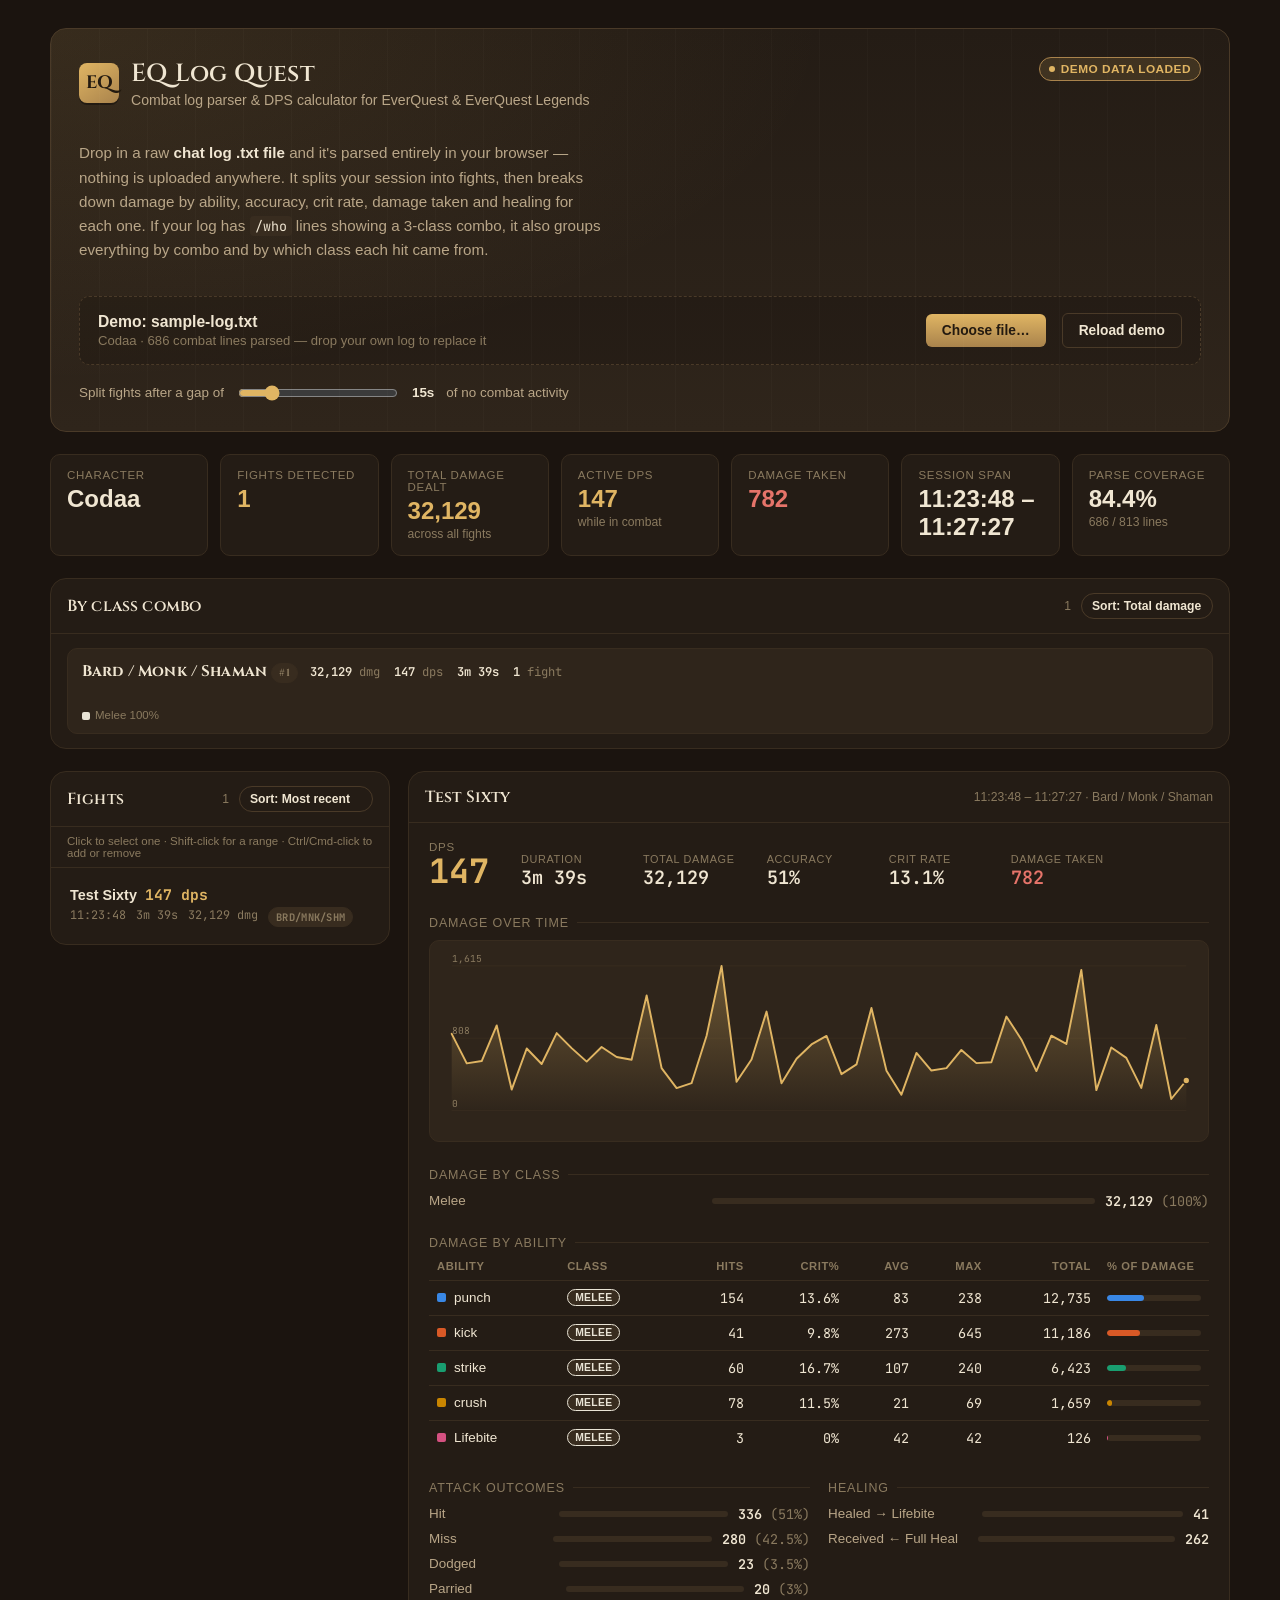
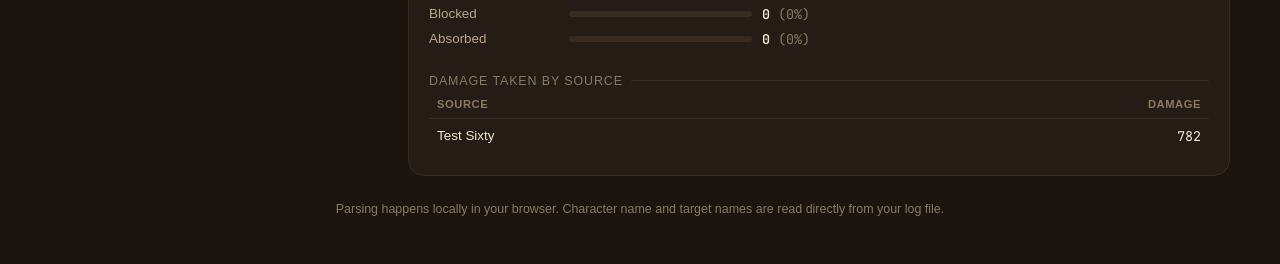
==== eq-log-quest/index.html @ 271beeed "Add files via upload" ====
<!doctype html><html><head><meta charset=utf8><meta name=viewport content="width=device-width,initial-scale=1,viewport-fit=cover"><style>:root{color-scheme:light;box-sizing:border-box;padding-top:env(safe-area-inset-top,0px);padding-bottom:env(safe-area-inset-bottom,0px)}html{scroll-padding-top:env(safe-area-inset-top,0px)}body{margin:0;padding:0;font:14px -apple-system,BlinkMacSystemFont,sans-serif;background:#fff;color:#000}img{max-width:100%}[hidden]:not([hidden=until-found i]){display:none!important}</style></head><body>
<title>EQ Log Quest</title>
<style>
  :root{
    --bg:#1b140f;
    --surface:#241c15;
    --surface-2:#2f251b;
    --surface-3:#382c1f;
    --border:#4a3a28;
    --border-soft:#382c1f;
    --ink:#f0e6d2;
    --ink-muted:#b9a688;
    --ink-faint:#8a7a5f;
    --gold:#e0b563;
    --gold-dim:#a9834c;
    --crimson:#e6746a;
    --jade:#5fbb96;
    --cat-1:#3987e5; --cat-2:#d95926; --cat-3:#199e70; --cat-4:#c98500;
    --cat-5:#d55181; --cat-6:#3fae3f; --cat-7:#9085e9; --cat-8:#e66767;
    --radius-s:6px; --radius-m:10px; --radius-l:16px;
    font-family:'Work Sans', system-ui, sans-serif;
  }
  *{box-sizing:border-box;}
  body{
    background:var(--bg);
    color:var(--ink);
    margin:0;
    padding-inline:20px;
    padding-block:28px 48px;
    min-height:100%;
  }
  h1,h2,h3{font-family:'Cinzel', Georgia, serif; font-weight:600; margin:0; text-wrap:balance;}
  .mono{font-family:'JetBrains Mono', ui-monospace, Menlo, Consolas, monospace; font-variant-numeric:tabular-nums;}
  .wrap{max-width:1180px; margin:0 auto;}

  /* ---------- Hero ---------- */
  .hero{
    display:flex; flex-direction:column; gap:18px;
    padding:28px; border:1px solid var(--border);
    border-radius:var(--radius-l);
    background:
      radial-gradient(120% 160% at 0% 0%, rgba(224,181,99,0.10), transparent 55%),
      linear-gradient(180deg, var(--surface), var(--surface-2));
    margin-bottom:22px;
    position:relative;
    overflow:hidden;
  }
  .hero::before{
    content:"";
    position:absolute; inset:0;
    background-image: repeating-linear-gradient(90deg, rgba(240,230,210,0.02) 0 1px, transparent 1px 48px);
    pointer-events:none;
  }
  .hero-top{display:flex; align-items:flex-start; justify-content:space-between; gap:16px; flex-wrap:wrap;}
  .brand{display:flex; align-items:center; gap:12px;}
  .brand-mark{
    width:40px; height:40px; border-radius:8px; flex:none;
    background:linear-gradient(145deg, var(--gold), var(--gold-dim));
    display:flex; align-items:center; justify-content:center;
    color:#231a10; font-family:'Cinzel',serif; font-weight:700; font-size:18px;
    box-shadow:0 2px 0 rgba(0,0,0,0.35);
  }
  .brand h1{font-size:1.55rem; letter-spacing:0.01em;}
  .brand p{margin:2px 0 0; color:var(--ink-muted); font-size:0.88rem;}
  .hero-desc{max-width:62ch; color:var(--ink-muted); font-size:0.95rem; line-height:1.6;}
  .hero-desc b{color:var(--ink); font-weight:600;}
  .hero-desc code{font-family:'JetBrains Mono',monospace; background:var(--surface-3); padding:1px 5px; border-radius:4px; font-size:0.88em; color:var(--ink);}

  .dropzone{
    display:flex; align-items:center; gap:16px; flex-wrap:wrap;
    padding:16px 18px; border:1.5px dashed var(--border);
    border-radius:var(--radius-m); background:rgba(0,0,0,0.15);
    transition:border-color .15s, background .15s;
  }
  .dropzone.drag{border-color:var(--gold); background:rgba(224,181,99,0.08);}
  .dropzone .dz-text{flex:1; min-width:200px;}
  .dropzone .dz-text strong{display:block; font-size:0.98rem; color:var(--ink);}
  .dropzone .dz-text span{display:block; font-size:0.82rem; color:var(--ink-faint); margin-top:2px;}
  .btn{
    appearance:none; border:1px solid var(--border); background:var(--surface-3);
    color:var(--ink); padding:9px 16px; border-radius:var(--radius-s);
    font:inherit; font-size:0.86rem; font-weight:600; cursor:pointer;
    display:inline-flex; align-items:center; gap:8px; white-space:nowrap;
  }
  .btn:hover{border-color:var(--gold-dim);}
  .btn:focus-visible{outline:2px solid var(--gold); outline-offset:2px;}
  .btn-gold{background:linear-gradient(180deg, var(--gold), var(--gold-dim)); color:#231a10; border:none;}
  .btn-gold:hover{filter:brightness(1.06);}
  .btn-ghost{background:transparent;}
  .btn-small{padding:5px 10px; font-size:0.76rem; border-radius:999px;}
  input[type=file]{display:none;}

  .gap-row{display:flex; align-items:center; gap:12px; flex-wrap:wrap; font-size:0.84rem; color:var(--ink-muted);}
  .gap-row input[type=range]{accent-color:var(--gold); width:160px;}
  .gap-row .val{color:var(--ink); font-weight:600;}

  .sample-badge{
    display:inline-flex; align-items:center; gap:6px;
    background:rgba(224,181,99,0.14); border:1px solid var(--gold-dim);
    color:var(--gold); font-size:0.74rem; font-weight:700; letter-spacing:0.04em;
    text-transform:uppercase; padding:4px 9px; border-radius:999px;
  }
  .sample-badge .dot{width:6px; height:6px; border-radius:50%; background:var(--gold);}

  /* ---------- Combo panel ---------- */
  .combo-panel{margin-bottom:22px;}
  .combo-grid{display:flex; flex-direction:column; gap:10px; padding:14px 16px;}
  .combo-card{
    border:1px solid var(--border-soft); border-radius:var(--radius-m);
    padding:12px 14px; cursor:pointer; background:var(--surface-2);
    display:flex; flex-direction:column; gap:8px; text-align:left; width:100%;
    font:inherit; color:inherit;
  }
  .combo-card:hover{border-color:var(--gold-dim);}
  .combo-card.active{border-color:var(--gold); background:var(--surface-3);}
  .combo-head{display:flex; justify-content:space-between; align-items:baseline; gap:12px; flex-wrap:wrap;}
  .combo-name{font-weight:700; font-size:0.95rem; letter-spacing:0.01em; font-family:'Cinzel',serif;}
  .combo-stats{display:flex; gap:14px; font-size:0.76rem; color:var(--ink-faint); font-family:'JetBrains Mono',monospace; flex-wrap:wrap;}
  .combo-stats b{color:var(--ink); font-weight:600;}
  .stack-bar{display:flex; height:10px; border-radius:99px; overflow:hidden; background:var(--surface-3);}
  .stack-seg{height:100%;}
  .combo-legend{display:flex; flex-wrap:wrap; gap:8px 14px; font-size:0.72rem; color:var(--ink-faint);}
  .combo-legend span.sw{display:inline-block; width:8px; height:8px; border-radius:2px; margin-right:5px; vertical-align:middle;}
  .combo-chip{
    display:inline-flex; align-items:center; font-size:0.65rem; font-weight:700; letter-spacing:0.03em;
    color:var(--ink-faint); background:var(--surface-3); border:1px solid var(--border-soft);
    padding:2px 7px; border-radius:99px; text-transform:uppercase; white-space:nowrap;
  }
  .stack-seg.off-combo{
    background-image:repeating-linear-gradient(135deg, rgba(0,0,0,0.35) 0 3px, transparent 3px 6px);
  }
  .off-combo-flag{
    font-size:0.62rem; font-weight:700; letter-spacing:0.03em; text-transform:uppercase;
    color:var(--crimson); border:1px solid var(--crimson); border-radius:99px;
    padding:1px 6px; margin-left:6px; vertical-align:middle; cursor:help;
  }
  .off-combo-note{
    font-size:0.78rem; color:var(--ink-faint); margin-top:8px; padding:8px 10px;
    background:var(--surface-2); border:1px solid var(--border-soft); border-radius:var(--radius-s);
  }
  .off-combo-note code{color:var(--ink-muted);}

  /* ---------- Summary tiles ---------- */
  .tiles{
    display:grid; grid-template-columns:repeat(auto-fit, minmax(140px,1fr));
    gap:12px; margin-bottom:22px;
  }
  .tile{
    background:var(--surface); border:1px solid var(--border-soft);
    border-radius:var(--radius-m); padding:14px 16px;
  }
  .tile .tl-label{font-size:0.72rem; text-transform:uppercase; letter-spacing:0.06em; color:var(--ink-faint);}
  .tile .tl-value{font-size:1.5rem; font-weight:700; margin-top:4px; color:var(--ink);}
  .tile .tl-value.gold{color:var(--gold);}
  .tile .tl-value.crimson{color:var(--crimson);}
  .tile .tl-value.jade{color:var(--jade);}
  .tile .tl-sub{font-size:0.76rem; color:var(--ink-faint); margin-top:2px;}

  /* ---------- Workspace ---------- */
  .workspace{display:grid; grid-template-columns:340px 1fr; gap:18px; align-items:start;}
  @media (max-width:820px){ .workspace{grid-template-columns:1fr;} }

  .panel{
    background:var(--surface); border:1px solid var(--border-soft);
    border-radius:var(--radius-l); overflow:hidden;
  }
  .panel-head{
    padding:14px 16px; border-bottom:1px solid var(--border-soft);
    display:flex; align-items:center; justify-content:space-between; gap:10px;
    flex-wrap:wrap; row-gap:8px;
  }
  .panel-head h2{font-size:1rem; letter-spacing:0.01em;}
  .panel-head .count{font-size:0.76rem; color:var(--ink-faint);}
  .panel-actions{display:flex; align-items:center; gap:10px; flex-wrap:wrap;}

  .list-hint{margin:0; padding:8px 16px; font-size:0.72rem; color:var(--ink-faint); border-bottom:1px solid var(--border-soft);}
  .fight-list{list-style:none; margin:0; padding:6px; max-height:640px; overflow-y:auto;}
  .fight-row{
    display:flex; flex-direction:column; gap:3px;
    width:100%; text-align:left; background:transparent; border:1px solid transparent;
    border-radius:var(--radius-s); padding:10px 12px; cursor:pointer; color:inherit; font:inherit;
  }
  .fight-row:hover{background:var(--surface-2);}
  .fight-row.active{background:var(--surface-3); border-color:var(--gold-dim);}
  .fr-top{display:flex; justify-content:space-between; align-items:baseline; gap:8px;}
  .fr-target{font-weight:600; font-size:0.9rem;}
  .fr-dps{font-family:'JetBrains Mono',monospace; font-weight:700; color:var(--gold); font-size:0.92rem;}
  .fr-meta{display:flex; gap:10px; font-size:0.74rem; color:var(--ink-faint); font-family:'JetBrains Mono',monospace;}

  .detail-body{padding:18px 20px 22px;}
  .dt-head{display:flex; flex-wrap:wrap; align-items:flex-end; gap:20px 32px; margin-bottom:18px;}
  .dt-headline .hl-label{font-size:0.72rem; text-transform:uppercase; letter-spacing:0.07em; color:var(--ink-faint);}
  .dt-headline .hl-value{font-family:'JetBrains Mono',monospace; font-size:2.1rem; font-weight:700; color:var(--gold); line-height:1.1;}
  .dt-stat{min-width:90px;}
  .dt-stat .hl-label{font-size:0.68rem; text-transform:uppercase; letter-spacing:0.06em; color:var(--ink-faint);}
  .dt-stat .hl-value{font-family:'JetBrains Mono',monospace; font-size:1.15rem; font-weight:600; color:var(--ink);}

  .section-title{
    font-size:0.78rem; text-transform:uppercase; letter-spacing:0.07em; color:var(--ink-faint);
    margin:26px 0 10px; display:flex; align-items:center; gap:8px;
  }
  .section-title::after{content:""; flex:1; height:1px; background:var(--border-soft);}

  /* chart */
  .chart-wrap{position:relative; background:var(--surface-2); border:1px solid var(--border-soft); border-radius:var(--radius-m); padding:12px 14px 8px;}
  svg.chart{width:100%; height:180px; display:block; overflow:visible;}
  .chart-tip{
    position:absolute; pointer-events:none; background:var(--surface-3); border:1px solid var(--border);
    border-radius:6px; padding:6px 9px; font-size:0.76rem; font-family:'JetBrains Mono',monospace;
    transform:translate(-50%,-115%); white-space:nowrap; box-shadow:0 4px 12px rgba(0,0,0,0.4);
  }

  /* ability table */
  table.abl{width:100%; min-width:620px; border-collapse:collapse; font-size:0.84rem;}
  table.abl th{
    text-align:left; font-size:0.7rem; text-transform:uppercase; letter-spacing:0.05em;
    color:var(--ink-faint); font-weight:600; padding:0 8px 8px; border-bottom:1px solid var(--border-soft);
  }
  table.abl td{padding:8px 8px; border-bottom:1px solid var(--border-soft); vertical-align:middle;}
  table.abl tr:last-child td{border-bottom:none;}
  table.abl td.num{font-family:'JetBrains Mono',monospace; text-align:right; font-variant-numeric:tabular-nums;}
  .abl-name{display:flex; align-items:center; gap:8px;}
  .swatch{width:9px; height:9px; border-radius:2px; flex:none;}
  .bar-cell{width:110px;}
  .bar-track{height:6px; background:var(--surface-3); border-radius:99px; overflow:hidden;}
  .bar-fill{height:100%; border-radius:99px;}
  .overflow-x{overflow-x:auto;}

  .twocol{display:grid; grid-template-columns:1fr 1fr; gap:18px;}
  @media (max-width:640px){ .twocol{grid-template-columns:1fr;} }

  .mini-list{list-style:none; margin:0; padding:0; display:flex; flex-direction:column; gap:7px;}
  .mini-row{display:flex; align-items:center; gap:10px; font-size:0.84rem;}
  .mini-row .mini-name{flex:1; color:var(--ink-muted); min-width:0; white-space:nowrap; overflow:hidden; text-overflow:ellipsis;}
  .mini-row .mini-val{font-family:'JetBrains Mono',monospace; font-weight:600;}
  .mini-track{flex:1.4; height:6px; background:var(--surface-3); border-radius:99px; overflow:hidden;}
  .mini-fill{height:100%; border-radius:99px;}

  .empty-note{color:var(--ink-faint); font-size:0.86rem; padding:20px; text-align:center;}

  footer.foot{margin-top:26px; text-align:center; color:var(--ink-faint); font-size:0.78rem;}
  footer.foot a{color:var(--ink-muted);}

  [hidden]{display:none !important;}

  @media (max-width:480px){
    .dt-headline .hl-value{font-size:1.7rem;}
    .hero{padding:20px;}
    .panel-head{padding:12px;}
    .panel-head h2{font-size:0.92rem;}
    .panel-actions{gap:6px;}
    .panel-actions select, .panel-actions .btn-small{font-size:0.68rem; padding:4px 7px;}
    .btn{padding:8px 12px; font-size:0.82rem;}
    .dz-text strong{font-size:0.9rem;}
  }
</style>

<link rel="preconnect" href="https://fonts.googleapis.com">
<link rel="stylesheet" href="https://fonts.googleapis.com/css2?family=Cinzel:wght@500;600;700&family=Work+Sans:wght@400;500;600;700&family=JetBrains+Mono:wght@400;500;600;700&display=swap">

<div class="wrap">

  <div class="hero">
    <div class="hero-top">
      <div class="brand">
        <div class="brand-mark">EQ</div>
        <div>
          <h1>EQ Log Quest</h1>
          <p>Combat log parser &amp; DPS calculator for EverQuest &amp; EverQuest&nbsp;Legends</p>
        </div>
      </div>
      <span class="sample-badge" id="sampleBadge"><span class="dot"></span>Demo data loaded</span>
    </div>
    <p class="hero-desc">Drop in a raw <b>chat log .txt file</b> and it's parsed entirely in your browser &mdash; nothing is uploaded anywhere. It splits your session into fights, then breaks down damage by ability, accuracy, crit rate, damage taken and healing for each one. If your log has <code>/who</code> lines showing a 3-class combo, it also groups everything by combo and by which class each hit came from.</p>

    <div class="dropzone" id="dropzone">
      <div class="dz-text">
        <strong id="dzTitle">Drop a log file here, or choose one</strong>
        <span id="dzSub">.txt log files exported from EverQuest / EverQuest Legends</span>
      </div>
      <button class="btn btn-gold" id="chooseBtn" type="button">Choose file&hellip;</button>
      <button class="btn btn-ghost" id="sampleBtn" type="button">Reload demo</button>
      <input type="file" id="fileInput" accept=".txt,.log,text/plain">
    </div>

    <div class="gap-row">
      <label for="gapSlider">Split fights after a gap of</label>
      <input type="range" id="gapSlider" min="5" max="60" step="1" value="15">
      <span class="val" id="gapVal">15s</span>
      <span>of no combat activity</span>
    </div>
  </div>

  <div class="tiles" id="tiles" hidden></div>

  <div class="panel combo-panel" id="comboPanel" hidden>
    <div class="panel-head">
      <h2>By class combo</h2>
      <span class="panel-actions">
        <span class="count" id="comboCount"></span>
        <select class="btn btn-ghost btn-small" id="comboSortSel">
          <option value="total">Sort: Total damage</option>
          <option value="fights">Sort: Fight count</option>
          <option value="dps">Sort: DPS</option>
          <option value="recent">Sort: Most recent</option>
        </select>
        <button class="btn btn-ghost btn-small" id="comboToggle" type="button" hidden></button>
      </span>
    </div>
    <div class="combo-grid" id="comboList"></div>
  </div>

  <div class="workspace" id="workspace" hidden>
    <div class="panel">
      <div class="panel-head">
        <h2>Fights</h2>
        <span class="panel-actions">
          <span class="count" id="fightCount">0</span>
          <select class="btn btn-ghost btn-small" id="fightSortSel">
            <option value="recent">Sort: Most recent</option>
            <option value="damage">Sort: Damage done</option>
            <option value="dps">Sort: DPS</option>
            <option value="duration">Sort: Duration</option>
          </select>
          <select class="btn btn-ghost btn-small" id="zoneFilterSel" hidden></select>
          <button class="btn btn-ghost btn-small" id="fightClearSel" type="button" hidden>All fights</button>
          <button class="btn btn-ghost btn-small" id="fightToggle" type="button" hidden></button>
        </span>
      </div>
      <p class="list-hint">Click to select one · Shift-click for a range · Ctrl/Cmd-click to add or remove</p>
      <ul class="fight-list" id="fightList"></ul>
    </div>

    <div class="panel">
      <div class="panel-head">
        <h2 id="detailTitle">Fight detail</h2>
        <span class="count" id="detailMeta"></span>
      </div>
      <div class="detail-body" id="detailBody">
        <p class="empty-note">Select a fight from the list to see its breakdown.</p>
      </div>
    </div>
  </div>

  <footer class="foot">Parsing happens locally in your browser. Character name and target names are read directly from your log file.</footer>
</div>

<script>
const SAMPLE_LOG = "[Mon Sep 21 11:23:46 2026] Players in EverQuest Legends:\n[Mon Sep 21 11:23:46 2026] ---------------------------\n[Mon Sep 21 11:23:46 2026] [50 MNK/BRD/SHM] Codaa (Kerran) <Refugees of Marr> ZONE: The Arena (arena)  \n[Mon Sep 21 11:23:46 2026] There is 1 player in EverQuest Legends.\n[Mon Sep 21 11:23:48 2026] Auto attack is on.\n[Mon Sep 21 11:23:48 2026] You try to kick Test Sixty, but miss!\n[Mon Sep 21 11:23:48 2026] You kick Test Sixty for 340 points of damage. (Critical)\n[Mon Sep 21 11:23:48 2026] You strike Test Sixty for 120 points of damage.\n[Mon Sep 21 11:23:48 2026] You try to strike Test Sixty, but Test Sixty parries!\n[Mon Sep 21 11:23:48 2026] You crush Test Sixty for 14 points of damage.\n[Mon Sep 21 11:23:48 2026] You try to punch Test Sixty, but miss!\n[Mon Sep 21 11:23:49 2026] You feel provoked.\n[Mon Sep 21 11:23:49 2026] You feel an aura of elemental protection surrounding you.\n[Mon Sep 21 11:23:49 2026] You feel an aura of mystic protection surrounding you.\n[Mon Sep 21 11:23:50 2026] You punch Test Sixty for 76 points of damage.\n[Mon Sep 21 11:23:50 2026] You try to crush Test Sixty, but miss!\n[Mon Sep 21 11:23:51 2026] You punch Test Sixty for 70 points of damage.\n[Mon Sep 21 11:23:51 2026] You punch Test Sixty for 136 points of damage.\n[Mon Sep 21 11:23:51 2026] Test Sixty tries to punch YOU, but misses! (Riposte)\n[Mon Sep 21 11:23:51 2026] You try to crush Test Sixty, but miss!\n[Mon Sep 21 11:23:51 2026] Bombargo tells general1:1, 'save token for your last class in sky'\n[Mon Sep 21 11:23:52 2026] You strike Test Sixty for 72 points of damage. (Critical)\n[Mon Sep 21 11:23:52 2026] You try to strike Test Sixty, but miss!\n[Mon Sep 21 11:23:52 2026] You try to punch Test Sixty, but miss!\n[Mon Sep 21 11:23:52 2026] You try to crush Test Sixty, but miss!\n[Mon Sep 21 11:23:52 2026] You crush Test Sixty for 28 points of damage.\n[Mon Sep 21 11:23:53 2026] You punch Test Sixty for 93 points of damage.\n[Mon Sep 21 11:23:53 2026] You try to kick Test Sixty, but miss!\n[Mon Sep 21 11:23:54 2026] You try to crush Test Sixty, but miss!\n[Mon Sep 21 11:23:54 2026] You try to punch Test Sixty, but miss!\n[Mon Sep 21 11:23:54 2026] You punch Test Sixty for 138 points of damage.\n[Mon Sep 21 11:23:55 2026] You feel provoked.\n[Mon Sep 21 11:23:55 2026] You feel an aura of elemental protection surrounding you.\n[Mon Sep 21 11:23:55 2026] You feel an aura of mystic protection surrounding you.\n[Mon Sep 21 11:23:55 2026] You crush Test Sixty for 38 points of damage.\n[Mon Sep 21 11:23:55 2026] You strike Test Sixty for 85 points of damage.\n[Mon Sep 21 11:23:56 2026] You punch Test Sixty for 14 points of damage.\n[Mon Sep 21 11:23:56 2026] You punch Test Sixty for 114 points of damage.\n[Mon Sep 21 11:23:56 2026] You crush Test Sixty for 44 points of damage. (Critical)\n[Mon Sep 21 11:23:57 2026] You try to punch Test Sixty, but miss!\n[Mon Sep 21 11:23:57 2026] You try to punch Test Sixty, but miss!\n[Mon Sep 21 11:23:57 2026] Devrious tells general1:1, 'you get both'\n[Mon Sep 21 11:23:58 2026] You try to crush Test Sixty, but miss!\n[Mon Sep 21 11:23:58 2026] You try to crush Test Sixty, but miss!\n[Mon Sep 21 11:23:58 2026] You try to punch Test Sixty, but Test Sixty dodges!\n[Mon Sep 21 11:23:58 2026] You try to kick Test Sixty, but Test Sixty parries!\n[Mon Sep 21 11:23:58 2026] You kick Test Sixty for 305 points of damage.\n[Mon Sep 21 11:23:59 2026] You try to strike Test Sixty, but miss!\n[Mon Sep 21 11:23:59 2026] You try to strike Test Sixty, but miss!\n[Mon Sep 21 11:23:59 2026] You punch Test Sixty for 167 points of damage. (Critical)\n[Mon Sep 21 11:23:59 2026] You try to crush Test Sixty, but miss!\n[Mon Sep 21 11:23:59 2026] Aerux tells general1:1, 'there is no choice'\n[Mon Sep 21 11:24:00 2026] You punch Test Sixty for 21 points of damage.\n[Mon Sep 21 11:24:00 2026] You try to punch Test Sixty, but miss!\n[Mon Sep 21 11:24:01 2026] You crush Test Sixty for 1 point of damage.\n[Mon Sep 21 11:24:01 2026] You crush Test Sixty for 13 points of damage.\n[Mon Sep 21 11:24:01 2026] You feel provoked.\n[Mon Sep 21 11:24:01 2026] You feel an aura of elemental protection surrounding you.\n[Mon Sep 21 11:24:01 2026] You feel an aura of mystic protection surrounding you.\n[Mon Sep 21 11:24:01 2026] You try to punch Test Sixty, but miss!\n[Mon Sep 21 11:24:01 2026] You punch Test Sixty for 21 points of damage.\n[Mon Sep 21 11:24:01 2026] You punch Test Sixty for 24 points of damage.\n[Mon Sep 21 11:24:02 2026] You try to crush Test Sixty, but miss!\n[Mon Sep 21 11:24:03 2026] You strike Test Sixty for 95 points of damage.\n[Mon Sep 21 11:24:03 2026] You punch Test Sixty for 130 points of damage. (Critical)\n[Mon Sep 21 11:24:03 2026] You kick Test Sixty for 205 points of damage.\n[Mon Sep 21 11:24:03 2026] You kick Test Sixty for 295 points of damage.\n[Mon Sep 21 11:24:03 2026] You try to crush Test Sixty, but miss!\n[Mon Sep 21 11:24:03 2026] You try to crush Test Sixty, but miss!\n[Mon Sep 21 11:24:04 2026] You punch Test Sixty for 56 points of damage.\n[Mon Sep 21 11:24:04 2026] You punch Test Sixty for 71 points of damage.\n[Mon Sep 21 11:24:05 2026] You try to crush Test Sixty, but miss!\n[Mon Sep 21 11:24:05 2026] You crush Test Sixty for 22 points of damage.\n[Mon Sep 21 11:24:05 2026] You try to punch Test Sixty, but miss!\n[Mon Sep 21 11:24:05 2026] You punch Test Sixty for 76 points of damage.\n[Mon Sep 21 11:24:06 2026] Test Sixty tries to punch YOU, but misses! (Riposte)\n[Mon Sep 21 11:24:06 2026] You try to crush Test Sixty, but miss!\n[Mon Sep 21 11:24:06 2026] You try to punch Test Sixty, but miss!\n[Mon Sep 21 11:24:06 2026] You punch Test Sixty for 81 points of damage.\n[Mon Sep 21 11:24:06 2026] You strike Test Sixty for 125 points of damage.\n[Mon Sep 21 11:24:07 2026] You feel provoked.\n[Mon Sep 21 11:24:07 2026] You feel an aura of elemental protection surrounding you.\n[Mon Sep 21 11:24:07 2026] You feel an aura of mystic protection surrounding you.\n[Mon Sep 21 11:24:07 2026] You try to crush Test Sixty, but Test Sixty parries!\n[Mon Sep 21 11:24:07 2026] You try to crush Test Sixty, but miss!\n[Mon Sep 21 11:24:07 2026] You try to punch Test Sixty, but miss!\n[Mon Sep 21 11:24:07 2026] You try to punch Test Sixty, but miss!\n[Mon Sep 21 11:24:08 2026] You try to kick Test Sixty, but miss!\n[Mon Sep 21 11:24:09 2026] You try to punch Test Sixty, but miss!\n[Mon Sep 21 11:24:09 2026] You crush Test Sixty for 28 points of damage.\n[Mon Sep 21 11:24:09 2026] You try to crush Test Sixty, but miss!\n[Mon Sep 21 11:24:10 2026] You try to punch Test Sixty, but miss!\n[Mon Sep 21 11:24:10 2026] You try to punch Test Sixty, but miss!\n[Mon Sep 21 11:24:10 2026] You strike Test Sixty for 85 points of damage.\n[Mon Sep 21 11:24:10 2026] You try to strike Test Sixty, but Test Sixty dodges!\n[Mon Sep 21 11:24:10 2026] You try to crush Test Sixty, but miss!\n[Mon Sep 21 11:24:10 2026] You try to crush Test Sixty, but Test Sixty dodges!\n[Mon Sep 21 11:24:11 2026] You punch Test Sixty for 56 points of damage.\n[Mon Sep 21 11:24:11 2026] You punch Test Sixty for 70 points of damage.\n[Mon Sep 21 11:24:11 2026] You crush Test Sixty for 1 point of damage.\n[Mon Sep 21 11:24:12 2026] You try to punch Test Sixty, but miss!\n[Mon Sep 21 11:24:12 2026] You punch Test Sixty for 130 points of damage.\n[Mon Sep 21 11:24:12 2026] You kick Test Sixty for 85 points of damage.\n[Mon Sep 21 11:24:12 2026] You kick Test Sixty for 73 points of damage. (Critical)\n[Mon Sep 21 11:24:13 2026] Zexu tells general1:1, 'yeah, you get both; it's poorly worded'\n[Mon Sep 21 11:24:13 2026] You crush Test Sixty for 27 points of damage.\n[Mon Sep 21 11:24:13 2026] You try to crush Test Sixty, but miss!\n[Mon Sep 21 11:24:13 2026] You feel provoked.\n[Mon Sep 21 11:24:13 2026] You feel an aura of elemental protection surrounding you.\n[Mon Sep 21 11:24:13 2026] You feel an aura of mystic protection surrounding you.\n[Mon Sep 21 11:24:13 2026] You strike Test Sixty for 110 points of damage.\n[Mon Sep 21 11:24:13 2026] You punch Test Sixty for 15 points of damage.\n[Mon Sep 21 11:24:13 2026] You punch Test Sixty for 40 points of damage.\n[Mon Sep 21 11:24:14 2026] Test Sixty tries to punch YOU, but misses! (Riposte)\n[Mon Sep 21 11:24:14 2026] You try to crush Test Sixty, but miss!\n[Mon Sep 21 11:24:14 2026] You try to punch Test Sixty, but miss!\n[Mon Sep 21 11:24:15 2026] You crush Test Sixty for 28 points of damage.\n[Mon Sep 21 11:24:15 2026] You crush Test Sixty for 8 points of damage.\n[Mon Sep 21 11:24:16 2026] You punch Test Sixty for 99 points of damage.\n[Mon Sep 21 11:24:16 2026] You try to punch Test Sixty, but miss!\n[Mon Sep 21 11:24:17 2026] You crush Test Sixty for 28 points of damage.\n[Mon Sep 21 11:24:17 2026] You crush Test Sixty for 28 points of damage.\n[Mon Sep 21 11:24:17 2026] You try to punch Test Sixty, but miss!\n[Mon Sep 21 11:24:17 2026] You try to punch Test Sixty, but miss!\n[Mon Sep 21 11:24:17 2026] You punch Test Sixty for 153 points of damage.\n[Mon Sep 21 11:24:17 2026] You try to strike Test Sixty, but miss!\n[Mon Sep 21 11:24:17 2026] You strike Test Sixty for 110 points of damage.\n[Mon Sep 21 11:24:17 2026] Test Sixty tries to punch YOU, but misses! (Riposte)\n[Mon Sep 21 11:24:17 2026] You try to kick Test Sixty, but miss!\n[Mon Sep 21 11:24:18 2026] You crush Test Sixty for 15 points of damage.\n[Mon Sep 21 11:24:18 2026] You crush Test Sixty for 13 points of damage.\n[Mon Sep 21 11:24:18 2026] You punch Test Sixty for 37 points of damage.\n[Mon Sep 21 11:24:18 2026] You try to punch Test Sixty, but miss!\n[Mon Sep 21 11:24:18 2026] Nejen tells general1:1, 'I thought it was a pick as well, its both'\n[Mon Sep 21 11:24:19 2026] You feel provoked.\n[Mon Sep 21 11:24:19 2026] You feel an aura of elemental protection surrounding you.\n[Mon Sep 21 11:24:19 2026] You feel an aura of mystic protection surrounding you.\n[Mon Sep 21 11:24:19 2026] You punch Test Sixty for 136 points of damage.\n[Mon Sep 21 11:24:19 2026] You try to crush Test Sixty, but miss!\n[Mon Sep 21 11:24:20 2026] You try to punch Test Sixty, but miss!\n[Mon Sep 21 11:24:20 2026] You punch Test Sixty for 146 points of damage.\n[Mon Sep 21 11:24:20 2026] Test Sixty punches YOU for 82 points of damage. (Riposte)\n[Mon Sep 21 11:24:20 2026] You strike Test Sixty for 110 points of damage.\n[Mon Sep 21 11:24:22 2026] You punch Test Sixty for 72 points of damage.\n[Mon Sep 21 11:24:22 2026] You punch Test Sixty for 76 points of damage.\n[Mon Sep 21 11:24:22 2026] You kick Test Sixty for 153 points of damage. (Critical)\n[Mon Sep 21 11:24:22 2026] You try to kick Test Sixty, but miss!\n[Mon Sep 21 11:24:22 2026] You try to crush Test Sixty, but Test Sixty dodges!\n[Mon Sep 21 11:24:22 2026] You crush Test Sixty for 28 points of damage.\n[Mon Sep 21 11:24:23 2026] You try to punch Test Sixty, but miss!\n[Mon Sep 21 11:24:23 2026] You punch Test Sixty for 144 points of damage.\n[Mon Sep 21 11:24:24 2026] You strike Test Sixty for 70 points of damage.\n[Mon Sep 21 11:24:24 2026] You try to strike Test Sixty, but miss!\n[Mon Sep 21 11:24:24 2026] You punch Test Sixty for 63 points of damage.\n[Mon Sep 21 11:24:24 2026] You try to punch Test Sixty, but miss!\n[Mon Sep 21 11:24:25 2026] You try to crush Test Sixty, but miss!\n[Mon Sep 21 11:24:25 2026] You feel provoked.\n[Mon Sep 21 11:24:25 2026] You feel an aura of elemental protection surrounding you.\n[Mon Sep 21 11:24:25 2026] You feel an aura of mystic protection surrounding you.\n[Mon Sep 21 11:24:25 2026] You try to punch Test Sixty, but miss!\n[Mon Sep 21 11:24:26 2026] You punch Test Sixty for 89 points of damage.\n[Mon Sep 21 11:24:27 2026] You try to kick Test Sixty, but miss!\n[Mon Sep 21 11:24:27 2026] You kick Test Sixty for 475 points of damage.\n[Mon Sep 21 11:24:28 2026] You strike Test Sixty for 180 points of damage.\n[Mon Sep 21 11:24:28 2026] You try to strike Test Sixty, but miss!\n[Mon Sep 21 11:24:28 2026] You try to crush Test Sixty, but miss!\n[Mon Sep 21 11:24:28 2026] You try to crush Test Sixty, but miss!\n[Mon Sep 21 11:24:28 2026] You punch Test Sixty for 113 points of damage.\n[Mon Sep 21 11:24:29 2026] You try to punch Test Sixty, but miss!\n[Mon Sep 21 11:24:29 2026] You punch Test Sixty for 64 points of damage.\n[Mon Sep 21 11:24:29 2026] You try to crush Test Sixty, but miss!\n[Mon Sep 21 11:24:30 2026] You try to punch Test Sixty, but miss!\n[Mon Sep 21 11:24:30 2026] You punch Test Sixty for 14 points of damage.\n[Mon Sep 21 11:24:30 2026] You try to crush Test Sixty, but miss!\n[Mon Sep 21 11:24:30 2026] You crush Test Sixty for 17 points of damage.\n[Mon Sep 21 11:24:31 2026] You strike Test Sixty for 70 points of damage.\n[Mon Sep 21 11:24:31 2026] You strike Test Sixty for 15 points of damage.\n[Mon Sep 21 11:24:31 2026] You feel provoked.\n[Mon Sep 21 11:24:31 2026] You feel an aura of elemental protection surrounding you.\n[Mon Sep 21 11:24:31 2026] You feel an aura of mystic protection surrounding you.\n[Mon Sep 21 11:24:31 2026] You try to punch Test Sixty, but miss!\n[Mon Sep 21 11:24:31 2026] You punch Test Sixty for 73 points of damage.\n[Mon Sep 21 11:24:32 2026] You crush Test Sixty for 39 points of damage. (Critical)\n[Mon Sep 21 11:24:32 2026] You try to crush Test Sixty, but miss!\n[Mon Sep 21 11:24:32 2026] You try to kick Test Sixty, but miss!\n[Mon Sep 21 11:24:32 2026] You try to punch Test Sixty, but miss!\n[Mon Sep 21 11:24:33 2026] You crush Test Sixty for 21 points of damage.\n[Mon Sep 21 11:24:34 2026] You punch Test Sixty for 107 points of damage. (Critical)\n[Mon Sep 21 11:24:34 2026] You punch Test Sixty for 82 points of damage.\n[Mon Sep 21 11:24:34 2026] You try to crush Test Sixty, but miss!\n[Mon Sep 21 11:24:34 2026] You try to crush Test Sixty, but miss!\n[Mon Sep 21 11:24:35 2026] You strike Test Sixty for 185 points of damage.\n[Mon Sep 21 11:24:35 2026] You strike Test Sixty for 156 points of damage. (Critical)\n[Mon Sep 21 11:24:35 2026] You punch Test Sixty for 76 points of damage.\n[Mon Sep 21 11:24:35 2026] You try to punch Test Sixty, but miss!\n[Mon Sep 21 11:24:36 2026] You try to crush Test Sixty, but miss!\n[Mon Sep 21 11:24:36 2026] You punch Test Sixty for 43 points of damage.\n[Mon Sep 21 11:24:37 2026] You kick Test Sixty for 350 points of damage.\n[Mon Sep 21 11:24:37 2026] You try to crush Test Sixty, but miss!\n[Mon Sep 21 11:24:37 2026] You try to crush Test Sixty, but miss!\n[Mon Sep 21 11:24:37 2026] You try to punch Test Sixty, but miss!\n[Mon Sep 21 11:24:37 2026] You feel provoked.\n[Mon Sep 21 11:24:37 2026] You feel an aura of elemental protection surrounding you.\n[Mon Sep 21 11:24:37 2026] You feel an aura of mystic protection surrounding you.\n[Mon Sep 21 11:24:38 2026] You try to strike Test Sixty, but Test Sixty parries!\n[Mon Sep 21 11:24:38 2026] You punch Test Sixty for 116 points of damage.\n[Mon Sep 21 11:24:38 2026] Caeamil tells general1:1, 'Gotcha, I see I get both now. '\n[Mon Sep 21 11:24:38 2026] You try to crush Test Sixty, but miss!\n[Mon Sep 21 11:24:38 2026] You try to crush Test Sixty, but miss!\n[Mon Sep 21 11:24:40 2026] You punch Test Sixty for 41 points of damage.\n[Mon Sep 21 11:24:40 2026] You punch Test Sixty for 76 points of damage.\n[Mon Sep 21 11:24:40 2026] You crush Test Sixty for 13 points of damage.\n[Mon Sep 21 11:24:41 2026] You punch Test Sixty for 66 points of damage.\n[Mon Sep 21 11:24:41 2026] You try to crush Test Sixty, but miss!\n[Mon Sep 21 11:24:41 2026] You kick Test Sixty for 175 points of damage.\n[Mon Sep 21 11:24:42 2026] You strike Test Sixty for 150 points of damage.\n[Mon Sep 21 11:24:42 2026] You try to strike Test Sixty, but miss!\n[Mon Sep 21 11:24:42 2026] You punch Test Sixty for 153 points of damage.\n[Mon Sep 21 11:24:42 2026] You try to crush Test Sixty, but miss!\n[Mon Sep 21 11:24:43 2026] You try to punch Test Sixty, but miss!\n[Mon Sep 21 11:24:43 2026] You feel provoked.\n[Mon Sep 21 11:24:43 2026] You feel an aura of elemental protection surrounding you.\n[Mon Sep 21 11:24:43 2026] You feel an aura of mystic protection surrounding you.\n[Mon Sep 21 11:24:44 2026] You crush Test Sixty for 23 points of damage.\n[Mon Sep 21 11:24:44 2026] You try to crush Test Sixty, but miss!\n[Mon Sep 21 11:24:44 2026] Test Sixty punches YOU for 54 points of damage. (Riposte)\n[Mon Sep 21 11:24:45 2026] You try to crush Test Sixty, but Test Sixty dodges!\n[Mon Sep 21 11:24:45 2026] You strike Test Sixty for 5 points of damage.\n[Mon Sep 21 11:24:45 2026] You punch Test Sixty for 136 points of damage. (Critical)\n[Mon Sep 21 11:24:46 2026] You kick Test Sixty for 370 points of damage.\n[Mon Sep 21 11:24:46 2026] You kick Test Sixty for 295 points of damage.\n[Mon Sep 21 11:24:46 2026] You try to kick Test Sixty, but miss!\n[Mon Sep 21 11:24:46 2026] You try to crush Test Sixty, but miss!\n[Mon Sep 21 11:24:47 2026] You punch Test Sixty for 238 points of damage. (Critical)\n[Mon Sep 21 11:24:48 2026] You punch Test Sixty for 34 points of damage.\n[Mon Sep 21 11:24:48 2026] You try to punch Test Sixty, but miss!\n[Mon Sep 21 11:24:49 2026] You try to strike Test Sixty, but miss!\n[Mon Sep 21 11:24:49 2026] You strike Test Sixty for 51 points of damage. (Critical)\n[Mon Sep 21 11:24:49 2026] You punch Test Sixty for 127 points of damage.\n[Mon Sep 21 11:24:49 2026] You crush Test Sixty for 28 points of damage.\n[Mon Sep 21 11:24:49 2026] You try to crush Test Sixty, but miss!\n[Mon Sep 21 11:24:49 2026] You feel provoked.\n[Mon Sep 21 11:24:49 2026] You feel an aura of elemental protection surrounding you.\n[Mon Sep 21 11:24:49 2026] You feel an aura of mystic protection surrounding you.\n[Mon Sep 21 11:24:50 2026] You punch Test Sixty for 49 points of damage.\n[Mon Sep 21 11:24:50 2026] You punch Test Sixty for 75 points of damage.\n[Mon Sep 21 11:24:51 2026] You crush Test Sixty for 1 point of damage.\n[Mon Sep 21 11:24:51 2026] You try to kick Test Sixty, but miss!\n[Mon Sep 21 11:24:51 2026] You kick Test Sixty for 165 points of damage.\n[Mon Sep 21 11:24:51 2026] You punch Test Sixty for 125 points of damage.\n[Mon Sep 21 11:24:51 2026] You punch Test Sixty for 17 points of damage.\n[Mon Sep 21 11:24:52 2026] You try to crush Test Sixty, but miss!\n[Mon Sep 21 11:24:52 2026] You try to crush Test Sixty, but Test Sixty parries!\n[Mon Sep 21 11:24:52 2026] Test Sixty tries to punch YOU, but YOU dodge!\n[Mon Sep 21 11:24:52 2026] You hit Test Sixty for 42 points of magic damage by Lifebite.\n[Mon Sep 21 11:24:52 2026] Test Sixty staggers.\n[Mon Sep 21 11:24:52 2026] You healed Codaa for 41 (42) hit points by Lifebite.\n[Mon Sep 21 11:24:52 2026] You try to punch Test Sixty, but miss!\n[Mon Sep 21 11:24:53 2026] You try to crush Test Sixty, but miss!\n[Mon Sep 21 11:24:54 2026] Test Sixty punches YOU for 173 points of damage. (Riposte)\n[Mon Sep 21 11:24:54 2026] You punch Test Sixty for 107 points of damage. (Critical)\n[Mon Sep 21 11:24:54 2026] You punch Test Sixty for 24 points of damage.\n[Mon Sep 21 11:24:55 2026] You try to crush Test Sixty, but miss!\n[Mon Sep 21 11:24:55 2026] You try to punch Test Sixty, but Test Sixty dodges!\n[Mon Sep 21 11:24:55 2026] You punch Test Sixty for 76 points of damage.\n[Mon Sep 21 11:24:55 2026] You feel provoked.\n[Mon Sep 21 11:24:55 2026] You feel an aura of elemental protection surrounding you.\n[Mon Sep 21 11:24:55 2026] You feel an aura of mystic protection surrounding you.\n[Mon Sep 21 11:24:56 2026] You try to strike Test Sixty, but miss!\n[Mon Sep 21 11:24:56 2026] You try to crush Test Sixty, but miss!\n[Mon Sep 21 11:24:56 2026] You try to punch Test Sixty, but miss!\n[Mon Sep 21 11:24:56 2026] You try to kick Test Sixty, but miss!\n[Mon Sep 21 11:24:57 2026] You try to crush Test Sixty, but miss!\n[Mon Sep 21 11:24:57 2026] You punch Test Sixty for 43 points of damage.\n[Mon Sep 21 11:24:57 2026] Test Sixty punches YOU for 54 points of damage. (Riposte)\n[Mon Sep 21 11:24:59 2026] You try to punch Test Sixty, but miss!\n[Mon Sep 21 11:24:59 2026] You try to crush Test Sixty, but miss!\n[Mon Sep 21 11:24:59 2026] You try to crush Test Sixty, but miss!\n[Mon Sep 21 11:24:59 2026] You try to strike Test Sixty, but miss!\n[Mon Sep 21 11:24:59 2026] You try to strike Test Sixty, but Test Sixty parries!\n[Mon Sep 21 11:25:00 2026] You try to punch Test Sixty, but miss!\n[Mon Sep 21 11:25:00 2026] You punch Test Sixty for 40 points of damage.\n[Mon Sep 21 11:25:00 2026] You try to crush Test Sixty, but miss!\n[Mon Sep 21 11:25:01 2026] You try to punch Test Sixty, but miss!\n[Mon Sep 21 11:25:01 2026] You try to punch Test Sixty, but miss!\n[Mon Sep 21 11:25:01 2026] You try to kick Test Sixty, but miss!\n[Mon Sep 21 11:25:01 2026] You kick Test Sixty for 265 points of damage.\n[Mon Sep 21 11:25:01 2026] You try to crush Test Sixty, but miss!\n[Mon Sep 21 11:25:01 2026] You try to crush Test Sixty, but miss!\n[Mon Sep 21 11:25:01 2026] You feel provoked.\n[Mon Sep 21 11:25:01 2026] You feel an aura of elemental protection surrounding you.\n[Mon Sep 21 11:25:01 2026] You feel an aura of mystic protection surrounding you.\n[Mon Sep 21 11:25:02 2026] You try to punch Test Sixty, but miss!\n[Mon Sep 21 11:25:03 2026] You crush Test Sixty for 17 points of damage.\n[Mon Sep 21 11:25:03 2026] You try to crush Test Sixty, but miss!\n[Mon Sep 21 11:25:03 2026] You strike Test Sixty for 75 points of damage.\n[Mon Sep 21 11:25:03 2026] You try to strike Test Sixty, but miss!\n[Mon Sep 21 11:25:03 2026] You punch Test Sixty for 76 points of damage.\n[Mon Sep 21 11:25:04 2026] You try to crush Test Sixty, but miss!\n[Mon Sep 21 11:25:05 2026] You punch Test Sixty for 149 points of damage.\n[Mon Sep 21 11:25:05 2026] You crush Test Sixty for 1 point of damage.\n[Mon Sep 21 11:25:05 2026] You try to crush Test Sixty, but miss!\n[Mon Sep 21 11:25:06 2026] You punch Test Sixty for 59 points of damage.\n[Mon Sep 21 11:25:06 2026] You punch Test Sixty for 14 points of damage.\n[Mon Sep 21 11:25:06 2026] You kick Test Sixty for 150 points of damage.\n[Mon Sep 21 11:25:06 2026] You kick Test Sixty for 295 points of damage.\n[Mon Sep 21 11:25:07 2026] You try to strike Test Sixty, but Test Sixty dodges!\n[Mon Sep 21 11:25:07 2026] You strike Test Sixty for 35 points of damage.\n[Mon Sep 21 11:25:07 2026] You try to crush Test Sixty, but miss!\n[Mon Sep 21 11:25:07 2026] You try to crush Test Sixty, but miss!\n[Mon Sep 21 11:25:07 2026] You punch Test Sixty for 18 points of damage.\n[Mon Sep 21 11:25:07 2026] You punch Test Sixty for 73 points of damage. (Critical)\n[Mon Sep 21 11:25:07 2026] You feel provoked.\n[Mon Sep 21 11:25:07 2026] You feel an aura of elemental protection surrounding you.\n[Mon Sep 21 11:25:07 2026] You feel an aura of mystic protection surrounding you.\n[Mon Sep 21 11:25:08 2026] You try to punch Test Sixty, but miss!\n[Mon Sep 21 11:25:08 2026] You punch Test Sixty for 95 points of damage.\n[Mon Sep 21 11:25:09 2026] You punch Test Sixty for 70 points of damage.\n[Mon Sep 21 11:25:09 2026] You try to punch Test Sixty, but miss!\n[Mon Sep 21 11:25:09 2026] You try to crush Test Sixty, but miss!\n[Mon Sep 21 11:25:10 2026] You strike Test Sixty for 165 points of damage.\n[Mon Sep 21 11:25:10 2026] You strike Test Sixty for 84 points of damage. (Critical)\n[Mon Sep 21 11:25:10 2026] You try to punch Test Sixty, but Test Sixty dodges!\n[Mon Sep 21 11:25:11 2026] You kick Test Sixty for 535 points of damage.\n[Mon Sep 21 11:25:11 2026] You kick Test Sixty for 515 points of damage.\n[Mon Sep 21 11:25:11 2026] You crush Test Sixty for 10 points of damage.\n[Mon Sep 21 11:25:11 2026] You crush Test Sixty for 15 points of damage.\n[Mon Sep 21 11:25:12 2026] You try to punch Test Sixty, but miss!\n[Mon Sep 21 11:25:12 2026] You punch Test Sixty for 59 points of damage.\n[Mon Sep 21 11:25:12 2026] You try to crush Test Sixty, but miss!\n[Mon Sep 21 11:25:13 2026] You punch Test Sixty for 130 points of damage. (Critical)\n[Mon Sep 21 11:25:13 2026] You try to strike Test Sixty, but miss!\n[Mon Sep 21 11:25:13 2026] You try to strike Test Sixty, but miss!\n[Mon Sep 21 11:25:13 2026] You try to crush Test Sixty, but miss!\n[Mon Sep 21 11:25:13 2026] You feel provoked.\n[Mon Sep 21 11:25:13 2026] You feel an aura of elemental protection surrounding you.\n[Mon Sep 21 11:25:13 2026] You feel an aura of mystic protection surrounding you.\n[Mon Sep 21 11:25:14 2026] You punch Test Sixty for 56 points of damage.\n[Mon Sep 21 11:25:14 2026] You punch Test Sixty for 76 points of damage.\n[Mon Sep 21 11:25:15 2026] You try to crush Test Sixty, but miss!\n[Mon Sep 21 11:25:15 2026] You try to crush Test Sixty, but miss!\n[Mon Sep 21 11:25:15 2026] You try to punch Test Sixty, but miss!\n[Mon Sep 21 11:25:16 2026] You try to kick Test Sixty, but Test Sixty dodges!\n[Mon Sep 21 11:25:16 2026] You try to kick Test Sixty, but miss!\n[Mon Sep 21 11:25:16 2026] You try to crush Test Sixty, but miss!\n[Mon Sep 21 11:25:16 2026] You crush Test Sixty for 1 point of damage.\n[Mon Sep 21 11:25:16 2026] You punch Test Sixty for 64 points of damage.\n[Mon Sep 21 11:25:17 2026] You try to strike Test Sixty, but miss!\n[Mon Sep 21 11:25:17 2026] You strike Test Sixty for 210 points of damage.\n[Mon Sep 21 11:25:18 2026] You punch Test Sixty for 162 points of damage. (Critical)\n[Mon Sep 21 11:25:19 2026] You punch Test Sixty for 130 points of damage. (Critical)\n[Mon Sep 21 11:25:19 2026] You try to punch Test Sixty, but miss!\n[Mon Sep 21 11:25:19 2026] You try to punch Test Sixty, but Test Sixty dodges!\n[Mon Sep 21 11:25:19 2026] You try to crush Test Sixty, but miss!\n[Mon Sep 21 11:25:19 2026] You crush Test Sixty for 1 point of damage.\n[Mon Sep 21 11:25:19 2026] You feel provoked.\n[Mon Sep 21 11:25:19 2026] You feel an aura of elemental protection surrounding you.\n[Mon Sep 21 11:25:19 2026] You feel an aura of mystic protection surrounding you.\n[Mon Sep 21 11:25:20 2026] You try to punch Test Sixty, but miss!\n[Mon Sep 21 11:25:20 2026] You kick Test Sixty for 520 points of damage.\n[Mon Sep 21 11:25:20 2026] You strike Test Sixty for 129 points of damage. (Critical)\n[Mon Sep 21 11:25:20 2026] You strike Test Sixty for 70 points of damage.\n[Mon Sep 21 11:25:21 2026] You punch Test Sixty for 103 points of damage.\n[Mon Sep 21 11:25:22 2026] You punch Test Sixty for 84 points of damage.\n[Mon Sep 21 11:25:23 2026] You try to crush Test Sixty, but miss!\n[Mon Sep 21 11:25:23 2026] You crush Test Sixty for 33 points of damage.\n[Mon Sep 21 11:25:24 2026] You try to punch Test Sixty, but miss!\n[Mon Sep 21 11:25:24 2026] You try to strike Test Sixty, but miss!\n[Mon Sep 21 11:25:24 2026] You strike Test Sixty for 110 points of damage.\n[Mon Sep 21 11:25:24 2026] You crush Test Sixty for 56 points of damage. (Critical)\n[Mon Sep 21 11:25:25 2026] You try to punch Test Sixty, but miss!\n[Mon Sep 21 11:25:25 2026] You try to punch Test Sixty, but miss!\n[Mon Sep 21 11:25:25 2026] Test Sixty tries to punch YOU, but misses! (Riposte)\n[Mon Sep 21 11:25:25 2026] You kick Test Sixty for 25 points of damage.\n[Mon Sep 21 11:25:26 2026] You feel provoked.\n[Mon Sep 21 11:25:26 2026] You feel an aura of elemental protection surrounding you.\n[Mon Sep 21 11:25:26 2026] You feel an aura of mystic protection surrounding you.\n[Mon Sep 21 11:25:26 2026] You crush Test Sixty for 21 points of damage.\n[Mon Sep 21 11:25:26 2026] You try to crush Test Sixty, but miss!\n[Mon Sep 21 11:25:26 2026] You try to punch Test Sixty, but miss!\n[Mon Sep 21 11:25:27 2026] Test Sixty punches YOU for 103 points of damage. (Riposte)\n[Mon Sep 21 11:25:27 2026] Your wounds are gone.\n[Mon Sep 21 11:25:27 2026] Test Sixty healed you for 103 (4691) hit points by Full Heal.\n[Mon Sep 21 11:25:27 2026] You try to crush Test Sixty, but miss!\n[Mon Sep 21 11:25:27 2026] You try to punch Test Sixty, but Test Sixty parries!\n[Mon Sep 21 11:25:27 2026] You try to punch Test Sixty, but Test Sixty dodges!\n[Mon Sep 21 11:25:28 2026] You strike Test Sixty for 110 points of damage.\n[Mon Sep 21 11:25:28 2026] You strike Test Sixty for 115 points of damage.\n[Mon Sep 21 11:25:28 2026] You punch Test Sixty for 33 points of damage.\n[Mon Sep 21 11:25:28 2026] You try to crush Test Sixty, but miss!\n[Mon Sep 21 11:25:28 2026] You try to crush Test Sixty, but miss!\n[Mon Sep 21 11:25:29 2026] You punch Test Sixty for 153 points of damage.\n[Mon Sep 21 11:25:29 2026] You punch Test Sixty for 30 points of damage.\n[Mon Sep 21 11:25:29 2026] You punch Test Sixty for 73 points of damage. (Critical)\n[Mon Sep 21 11:25:30 2026] You crush Test Sixty for 34 points of damage. (Critical)\n[Mon Sep 21 11:25:30 2026] You try to kick Test Sixty, but miss!\n[Mon Sep 21 11:25:31 2026] Test Sixty tries to punch YOU, but misses! (Riposte)\n[Mon Sep 21 11:25:31 2026] You try to punch Test Sixty, but miss!\n[Mon Sep 21 11:25:31 2026] You strike Test Sixty for 5 points of damage.\n[Mon Sep 21 11:25:31 2026] You strike Test Sixty for 70 points of damage.\n[Mon Sep 21 11:25:31 2026] You crush Test Sixty for 36 points of damage.\n[Mon Sep 21 11:25:31 2026] You try to crush Test Sixty, but miss!\n[Mon Sep 21 11:25:32 2026] You feel provoked.\n[Mon Sep 21 11:25:32 2026] You feel an aura of elemental protection surrounding you.\n[Mon Sep 21 11:25:32 2026] You feel an aura of mystic protection surrounding you.\n[Mon Sep 21 11:25:32 2026] You punch Test Sixty for 130 points of damage. (Critical)\n[Mon Sep 21 11:25:32 2026] You try to crush Test Sixty, but miss!\n[Mon Sep 21 11:25:32 2026] You try to crush Test Sixty, but miss!\n[Mon Sep 21 11:25:33 2026] You try to punch Test Sixty, but miss!\n[Mon Sep 21 11:25:33 2026] You punch Test Sixty for 46 points of damage.\n[Mon Sep 21 11:25:34 2026] You crush Test Sixty for 36 points of damage.\n[Mon Sep 21 11:25:34 2026] You punch Test Sixty for 97 points of damage.\n[Mon Sep 21 11:25:34 2026] You strike Test Sixty for 5 points of damage.\n[Mon Sep 21 11:25:35 2026] You crush Test Sixty for 19 points of damage.\n[Mon Sep 21 11:25:35 2026] You crush Test Sixty for 30 points of damage.\n[Mon Sep 21 11:25:35 2026] You kick Test Sixty for 425 points of damage.\n[Mon Sep 21 11:25:35 2026] You try to punch Test Sixty, but miss!\n[Mon Sep 21 11:25:35 2026] You punch Test Sixty for 125 points of damage.\n[Mon Sep 21 11:25:36 2026] You try to crush Test Sixty, but miss!\n[Mon Sep 21 11:25:36 2026] You try to punch Test Sixty, but miss!\n[Mon Sep 21 11:25:38 2026] You strike Test Sixty for 110 points of damage.\n[Mon Sep 21 11:25:38 2026] You try to punch Test Sixty, but miss!\n[Mon Sep 21 11:25:38 2026] You feel provoked.\n[Mon Sep 21 11:25:38 2026] You feel an aura of elemental protection surrounding you.\n[Mon Sep 21 11:25:38 2026] You feel an aura of mystic protection surrounding you.\n[Mon Sep 21 11:25:38 2026] You try to crush Test Sixty, but Test Sixty parries!\n[Mon Sep 21 11:25:38 2026] You try to crush Test Sixty, but miss!\n[Mon Sep 21 11:25:39 2026] You punch Test Sixty for 76 points of damage.\n[Mon Sep 21 11:25:39 2026] You try to crush Test Sixty, but miss!\n[Mon Sep 21 11:25:40 2026] You try to punch Test Sixty, but miss!\n[Mon Sep 21 11:25:40 2026] You kick Test Sixty for 645 points of damage.\n[Mon Sep 21 11:25:41 2026] You crush Test Sixty for 1 point of damage.\n[Mon Sep 21 11:25:41 2026] You try to strike Test Sixty, but miss!\n[Mon Sep 21 11:25:41 2026] You try to punch Test Sixty, but miss!\n[Mon Sep 21 11:25:41 2026] Channels: 1=general1(210), 2=RL(1)\n[Mon Sep 21 11:25:42 2026] You try to crush Test Sixty, but miss!\n[Mon Sep 21 11:25:43 2026] You try to punch Test Sixty, but miss!\n[Mon Sep 21 11:25:44 2026] You punch Test Sixty for 43 points of damage.\n[Mon Sep 21 11:25:44 2026] You punch Test Sixty for 99 points of damage.\n[Mon Sep 21 11:25:44 2026] You feel provoked.\n[Mon Sep 21 11:25:44 2026] You feel an aura of elemental protection surrounding you.\n[Mon Sep 21 11:25:44 2026] You feel an aura of mystic protection surrounding you.\n[Mon Sep 21 11:25:45 2026] You try to crush Test Sixty, but miss!\n[Mon Sep 21 11:25:45 2026] You try to strike Test Sixty, but miss!\n[Mon Sep 21 11:25:45 2026] You try to strike Test Sixty, but Test Sixty dodges!\n[Mon Sep 21 11:25:45 2026] You punch Test Sixty for 88 points of damage.\n[Mon Sep 21 11:25:45 2026] You punch Test Sixty for 101 points of damage.\n[Mon Sep 21 11:25:45 2026] You try to kick Test Sixty, but miss!\n[Mon Sep 21 11:25:46 2026] You crush Test Sixty for 29 points of damage.\n[Mon Sep 21 11:25:46 2026] You try to crush Test Sixty, but miss!\n[Mon Sep 21 11:25:46 2026] You punch Test Sixty for 46 points of damage.\n[Mon Sep 21 11:25:47 2026] You try to crush Test Sixty, but miss!\n[Mon Sep 21 11:25:47 2026] You try to crush Test Sixty, but miss!\n[Mon Sep 21 11:25:47 2026] You punch Test Sixty for 43 points of damage.\n[Mon Sep 21 11:25:48 2026] You strike Test Sixty for 90 points of damage.\n[Mon Sep 21 11:25:48 2026] Test Sixty punches YOU for 103 points of damage. (Riposte)\n[Mon Sep 21 11:25:48 2026] You try to punch Test Sixty, but miss!\n[Mon Sep 21 11:25:49 2026] You crush Test Sixty for 14 points of damage.\n[Mon Sep 21 11:25:49 2026] You try to crush Test Sixty, but Test Sixty dodges!\n[Mon Sep 21 11:25:50 2026] You try to punch Test Sixty, but Test Sixty dodges!\n[Mon Sep 21 11:25:50 2026] You punch Test Sixty for 73 points of damage.\n[Mon Sep 21 11:25:50 2026] You feel provoked.\n[Mon Sep 21 11:25:50 2026] You feel an aura of elemental protection surrounding you.\n[Mon Sep 21 11:25:50 2026] You feel an aura of mystic protection surrounding you.\n[Mon Sep 21 11:25:50 2026] You try to kick Test Sixty, but miss!\n[Mon Sep 21 11:25:50 2026] You kick Test Sixty for 295 points of damage.\n[Mon Sep 21 11:25:51 2026] You punch Test Sixty for 17 points of damage.\n[Mon Sep 21 11:25:51 2026] Test Sixty tries to punch YOU, but YOU block!\n[Mon Sep 21 11:25:51 2026] You try to crush Test Sixty, but miss!\n[Mon Sep 21 11:25:51 2026] You try to crush Test Sixty, but miss!\n[Mon Sep 21 11:25:52 2026] You strike Test Sixty for 240 points of damage.\n[Mon Sep 21 11:25:52 2026] You strike Test Sixty for 150 points of damage.\n[Mon Sep 21 11:25:52 2026] You punch Test Sixty for 76 points of damage.\n[Mon Sep 21 11:25:52 2026] You try to punch Test Sixty, but miss!\n[Mon Sep 21 11:25:53 2026] You crush Test Sixty for 32 points of damage. (Critical)\n[Mon Sep 21 11:25:53 2026] You punch Test Sixty for 14 points of damage.\n[Mon Sep 21 11:25:53 2026] You punch Test Sixty for 76 points of damage.\n[Mon Sep 21 11:25:54 2026] You try to crush Test Sixty, but miss!\n[Mon Sep 21 11:25:54 2026] You try to crush Test Sixty, but miss!\n[Mon Sep 21 11:25:54 2026] You punch Test Sixty for 91 points of damage.\n[Mon Sep 21 11:25:54 2026] You try to punch Test Sixty, but miss!\n[Mon Sep 21 11:25:55 2026] You kick Test Sixty for 295 points of damage.\n[Mon Sep 21 11:25:55 2026] You try to kick Test Sixty, but miss!\n[Mon Sep 21 11:25:55 2026] You strike Test Sixty for 110 points of damage.\n[Mon Sep 21 11:25:55 2026] You crush Test Sixty for 44 points of damage. (Critical)\n[Mon Sep 21 11:25:56 2026] You try to punch Test Sixty, but Test Sixty dodges!\n[Mon Sep 21 11:25:56 2026] You feel provoked.\n[Mon Sep 21 11:25:56 2026] You feel an aura of elemental protection surrounding you.\n[Mon Sep 21 11:25:56 2026] You feel an aura of mystic protection surrounding you.\n[Mon Sep 21 11:25:57 2026] You try to crush Test Sixty, but miss!\n[Mon Sep 21 11:25:57 2026] You try to punch Test Sixty, but miss!\n[Mon Sep 21 11:25:57 2026] Test Sixty punches YOU for 82 points of damage. (Riposte)\n[Mon Sep 21 11:25:57 2026] Your wounds are gone.\n[Mon Sep 21 11:25:57 2026] Test Sixty healed you for 159 (4691) hit points by Full Heal.\n[Mon Sep 21 11:25:58 2026] You try to punch Test Sixty, but miss!\n[Mon Sep 21 11:25:58 2026] You punch Test Sixty for 150 points of damage.\n[Mon Sep 21 11:25:58 2026] You crush Test Sixty for 1 point of damage.\n[Mon Sep 21 11:25:59 2026] You strike Test Sixty for 185 points of damage.\n[Mon Sep 21 11:25:59 2026] You punch Test Sixty for 73 points of damage.\n[Mon Sep 21 11:25:59 2026] You crush Test Sixty for 35 points of damage.\n[Mon Sep 21 11:26:00 2026] You try to kick Test Sixty, but miss!\n[Mon Sep 21 11:26:00 2026] You try to punch Test Sixty, but miss!\n[Mon Sep 21 11:26:02 2026] You punch Test Sixty for 177 points of damage. (Critical)\n[Mon Sep 21 11:26:02 2026] You feel provoked.\n[Mon Sep 21 11:26:02 2026] You feel an aura of elemental protection surrounding you.\n[Mon Sep 21 11:26:02 2026] You feel an aura of mystic protection surrounding you.\n[Mon Sep 21 11:26:02 2026] You try to crush Test Sixty, but miss!\n[Mon Sep 21 11:26:02 2026] You try to strike Test Sixty, but miss!\n[Mon Sep 21 11:26:02 2026] You try to strike Test Sixty, but Test Sixty parries!\n[Mon Sep 21 11:26:03 2026] You try to punch Test Sixty, but Test Sixty parries!\n[Mon Sep 21 11:26:03 2026] You try to punch Test Sixty, but Test Sixty parries!\n[Mon Sep 21 11:26:04 2026] You try to crush Test Sixty, but miss!\n[Mon Sep 21 11:26:04 2026] You punch Test Sixty for 76 points of damage.\n[Mon Sep 21 11:26:05 2026] You kick Test Sixty for 130 points of damage.\n[Mon Sep 21 11:26:05 2026] Test Sixty tries to punch YOU, but misses! (Riposte)\n[Mon Sep 21 11:26:05 2026] You try to crush Test Sixty, but miss!\n[Mon Sep 21 11:26:05 2026] You crush Test Sixty for 6 points of damage.\n[Mon Sep 21 11:26:05 2026] Test Sixty tries to punch YOU, but misses! (Riposte)\n[Mon Sep 21 11:26:05 2026] You punch Test Sixty for 79 points of damage.\n[Mon Sep 21 11:26:06 2026] You strike Test Sixty for 47 points of damage. (Critical)\n[Mon Sep 21 11:26:06 2026] You strike Test Sixty for 5 points of damage.\n[Mon Sep 21 11:26:06 2026] You punch Test Sixty for 76 points of damage.\n[Mon Sep 21 11:26:06 2026] You punch Test Sixty for 138 points of damage.\n[Mon Sep 21 11:26:08 2026] You try to crush Test Sixty, but miss!\n[Mon Sep 21 11:26:08 2026] You crush Test Sixty for 10 points of damage.\n[Mon Sep 21 11:26:08 2026] You punch Test Sixty for 76 points of damage.\n[Mon Sep 21 11:26:08 2026] You feel provoked.\n[Mon Sep 21 11:26:08 2026] You feel an aura of elemental protection surrounding you.\n[Mon Sep 21 11:26:08 2026] You feel an aura of mystic protection surrounding you.\n[Mon Sep 21 11:26:09 2026] You try to punch Test Sixty, but miss!\n[Mon Sep 21 11:26:09 2026] You try to punch Test Sixty, but miss!\n[Mon Sep 21 11:26:10 2026] You kick Test Sixty for 295 points of damage.\n[Mon Sep 21 11:26:10 2026] You strike Test Sixty for 130 points of damage.\n[Mon Sep 21 11:26:10 2026] You try to punch Test Sixty, but miss!\n[Mon Sep 21 11:26:10 2026] You crush Test Sixty for 20 points of damage.\n[Mon Sep 21 11:26:11 2026] You try to punch Test Sixty, but miss!\n[Mon Sep 21 11:26:12 2026] You try to crush Test Sixty, but miss!\n[Mon Sep 21 11:26:12 2026] You crush Test Sixty for 1 point of damage.\n[Mon Sep 21 11:26:12 2026] You try to punch Test Sixty, but miss!\n[Mon Sep 21 11:26:13 2026] You try to crush Test Sixty, but miss!\n[Mon Sep 21 11:26:13 2026] You strike Test Sixty for 110 points of damage.\n[Mon Sep 21 11:26:14 2026] You try to punch Test Sixty, but miss!\n[Mon Sep 21 11:26:14 2026] Test Sixty tries to punch YOU, but misses! (Riposte)\n[Mon Sep 21 11:26:14 2026] You feel provoked.\n[Mon Sep 21 11:26:14 2026] You feel an aura of elemental protection surrounding you.\n[Mon Sep 21 11:26:14 2026] You feel an aura of mystic protection surrounding you.\n[Mon Sep 21 11:26:14 2026] You try to crush Test Sixty, but miss!\n[Mon Sep 21 11:26:14 2026] You kick Test Sixty for 100 points of damage.\n[Mon Sep 21 11:26:15 2026] You punch Test Sixty for 59 points of damage.\n[Mon Sep 21 11:26:15 2026] You punch Test Sixty for 76 points of damage.\n[Mon Sep 21 11:26:16 2026] You crush Test Sixty for 42 points of damage.\n[Mon Sep 21 11:26:16 2026] You punch Test Sixty for 37 points of damage.\n[Mon Sep 21 11:26:16 2026] You punch Test Sixty for 49 points of damage.\n[Mon Sep 21 11:26:17 2026] You strike Test Sixty for 105 points of damage.\n[Mon Sep 21 11:26:17 2026] You try to strike Test Sixty, but Test Sixty dodges!\n[Mon Sep 21 11:26:17 2026] You crush Test Sixty for 1 point of damage.\n[Mon Sep 21 11:26:17 2026] You punch Test Sixty for 23 points of damage.\n[Mon Sep 21 11:26:17 2026] You try to punch Test Sixty, but miss!\n[Mon Sep 21 11:26:17 2026] You punch Test Sixty for 81 points of damage.\n[Mon Sep 21 11:26:18 2026] You punch Test Sixty for 47 points of damage.\n[Mon Sep 21 11:26:18 2026] You try to crush Test Sixty, but miss!\n[Mon Sep 21 11:26:19 2026] You kick Test Sixty for 175 points of damage.\n[Mon Sep 21 11:26:19 2026] You punch Test Sixty for 165 points of damage. (Critical)\n[Mon Sep 21 11:26:19 2026] Test Sixty tries to punch YOU, but YOU block!\n[Mon Sep 21 11:26:20 2026] You crush Test Sixty for 28 points of damage.\n[Mon Sep 21 11:26:20 2026] You feel provoked.\n[Mon Sep 21 11:26:20 2026] You feel an aura of elemental protection surrounding you.\n[Mon Sep 21 11:26:20 2026] You feel an aura of mystic protection surrounding you.\n[Mon Sep 21 11:26:20 2026] You strike Test Sixty for 51 points of damage. (Critical)\n[Mon Sep 21 11:26:21 2026] You try to punch Test Sixty, but miss!\n[Mon Sep 21 11:26:21 2026] You try to punch Test Sixty, but miss!\n[Mon Sep 21 11:26:21 2026] You try to crush Test Sixty, but miss!\n[Mon Sep 21 11:26:22 2026] You try to punch Test Sixty, but Test Sixty dodges!\n[Mon Sep 21 11:26:22 2026] You try to punch Test Sixty, but Test Sixty dodges!\n[Mon Sep 21 11:26:23 2026] You crush Test Sixty for 24 points of damage.\n[Mon Sep 21 11:26:23 2026] You try to punch Test Sixty, but Test Sixty parries!\n[Mon Sep 21 11:26:23 2026] You try to punch Test Sixty, but miss!\n[Mon Sep 21 11:26:24 2026] You try to crush Test Sixty, but miss!\n[Mon Sep 21 11:26:24 2026] You strike Test Sixty for 67 points of damage. (Critical)\n[Mon Sep 21 11:26:24 2026] You kick Test Sixty for 420 points of damage. (Critical)\n[Mon Sep 21 11:26:24 2026] You try to punch Test Sixty, but miss!\n[Mon Sep 21 11:26:25 2026] You crush Test Sixty for 18 points of damage.\n[Mon Sep 21 11:26:25 2026] You try to crush Test Sixty, but miss!\n[Mon Sep 21 11:26:25 2026] You try to punch Test Sixty, but miss!\n[Mon Sep 21 11:26:25 2026] You try to punch Test Sixty, but miss!\n[Mon Sep 21 11:26:26 2026] You feel provoked.\n[Mon Sep 21 11:26:26 2026] You feel an aura of elemental protection surrounding you.\n[Mon Sep 21 11:26:26 2026] You feel an aura of mystic protection surrounding you.\n[Mon Sep 21 11:26:26 2026] You try to crush Test Sixty, but miss!\n[Mon Sep 21 11:26:26 2026] You try to crush Test Sixty, but miss!\n[Mon Sep 21 11:26:26 2026] You hit Test Sixty for 42 points of magic damage by Lifebite.\n[Mon Sep 21 11:26:26 2026] Test Sixty staggers.\n[Mon Sep 21 11:26:26 2026] You try to punch Test Sixty, but miss!\n[Mon Sep 21 11:26:28 2026] You strike Test Sixty for 84 points of damage. (Critical)\n[Mon Sep 21 11:26:28 2026] You strike Test Sixty for 190 points of damage.\n[Mon Sep 21 11:26:28 2026] You punch Test Sixty for 74 points of damage.\n[Mon Sep 21 11:26:28 2026] You try to punch Test Sixty, but miss!\n[Mon Sep 21 11:26:28 2026] You crush Test Sixty for 1 point of damage.\n[Mon Sep 21 11:26:29 2026] You punch Test Sixty for 148 points of damage.\n[Mon Sep 21 11:26:29 2026] You try to kick Test Sixty, but miss!\n[Mon Sep 21 11:26:30 2026] You try to punch Test Sixty, but Test Sixty dodges!\n[Mon Sep 21 11:26:30 2026] You try to punch Test Sixty, but miss!\n[Mon Sep 21 11:26:31 2026] You try to crush Test Sixty, but miss!\n[Mon Sep 21 11:26:31 2026] You strike Test Sixty for 100 points of damage.\n[Mon Sep 21 11:26:31 2026] You punch Test Sixty for 147 points of damage.\n[Mon Sep 21 11:26:31 2026] You try to punch Test Sixty, but miss!\n[Mon Sep 21 11:26:32 2026] You try to crush Test Sixty, but miss!\n[Mon Sep 21 11:26:32 2026] You feel provoked.\n[Mon Sep 21 11:26:32 2026] You feel an aura of elemental protection surrounding you.\n[Mon Sep 21 11:26:32 2026] You feel an aura of mystic protection surrounding you.\n[Mon Sep 21 11:26:33 2026] You punch Test Sixty for 73 points of damage. (Critical)\n[Mon Sep 21 11:26:33 2026] You try to crush Test Sixty, but miss!\n[Mon Sep 21 11:26:34 2026] You punch Test Sixty for 139 points of damage.\n[Mon Sep 21 11:26:34 2026] You kick Test Sixty for 295 points of damage.\n[Mon Sep 21 11:26:34 2026] You kick Test Sixty for 295 points of damage.\n[Mon Sep 21 11:26:35 2026] You strike Test Sixty for 70 points of damage.\n[Mon Sep 21 11:26:35 2026] You strike Test Sixty for 125 points of damage.\n[Mon Sep 21 11:26:35 2026] You try to punch Test Sixty, but miss!\n[Mon Sep 21 11:26:35 2026] You punch Test Sixty for 130 points of damage. (Critical)\n[Mon Sep 21 11:26:36 2026] You try to crush Test Sixty, but miss!\n[Mon Sep 21 11:26:36 2026] You crush Test Sixty for 8 points of damage.\n[Mon Sep 21 11:26:36 2026] You try to punch Test Sixty, but miss!\n[Mon Sep 21 11:26:37 2026] You try to crush Test Sixty, but Test Sixty parries!\n[Mon Sep 21 11:26:37 2026] You crush Test Sixty for 31 points of damage.\n[Mon Sep 21 11:26:37 2026] You punch Test Sixty for 118 points of damage.\n[Mon Sep 21 11:26:38 2026] You strike Test Sixty for 235 points of damage.\n[Mon Sep 21 11:26:38 2026] You feel provoked.\n[Mon Sep 21 11:26:38 2026] You feel an aura of elemental protection surrounding you.\n[Mon Sep 21 11:26:38 2026] You feel an aura of mystic protection surrounding you.\n[Mon Sep 21 11:26:38 2026] You punch Test Sixty for 76 points of damage.\n[Mon Sep 21 11:26:38 2026] You try to punch Test Sixty, but miss!\n[Mon Sep 21 11:26:39 2026] You try to crush Test Sixty, but miss!\n[Mon Sep 21 11:26:39 2026] You try to kick Test Sixty, but miss!\n[Mon Sep 21 11:26:39 2026] You try to kick Test Sixty, but miss!\n[Mon Sep 21 11:26:39 2026] You try to kick Test Sixty, but Test Sixty parries!\n[Mon Sep 21 11:26:40 2026] You punch Test Sixty for 33 points of damage.\n[Mon Sep 21 11:26:40 2026] You punch Test Sixty for 116 points of damage.\n[Mon Sep 21 11:26:40 2026] You try to crush Test Sixty, but Test Sixty parries!\n[Mon Sep 21 11:26:40 2026] You crush Test Sixty for 13 points of damage.\n[Mon Sep 21 11:26:41 2026] You punch Test Sixty for 35 points of damage.\n[Mon Sep 21 11:26:41 2026] You crush Test Sixty for 12 points of damage.\n[Mon Sep 21 11:26:42 2026] You try to strike Test Sixty, but Test Sixty parries!\n[Mon Sep 21 11:26:42 2026] You try to strike Test Sixty, but miss!\n[Mon Sep 21 11:26:42 2026] You try to strike Test Sixty, but miss!\n[Mon Sep 21 11:26:42 2026] You hit Test Sixty for 42 points of magic damage by Lifebite.\n[Mon Sep 21 11:26:42 2026] Test Sixty staggers.\n[Mon Sep 21 11:26:42 2026] You punch Test Sixty for 189 points of damage. (Critical)\n[Mon Sep 21 11:26:43 2026] You try to crush Test Sixty, but miss!\n[Mon Sep 21 11:26:43 2026] You try to crush Test Sixty, but miss!\n[Mon Sep 21 11:26:43 2026] You try to punch Test Sixty, but miss!\n[Mon Sep 21 11:26:44 2026] You try to kick Test Sixty, but miss!\n[Mon Sep 21 11:26:44 2026] You kick Test Sixty for 130 points of damage.\n[Mon Sep 21 11:26:44 2026] You crush Test Sixty for 28 points of damage.\n[Mon Sep 21 11:26:44 2026] You crush Test Sixty for 69 points of damage. (Critical)\n[Mon Sep 21 11:26:44 2026] You punch Test Sixty for 73 points of damage.\n[Mon Sep 21 11:26:44 2026] You feel provoked.\n[Mon Sep 21 11:26:44 2026] You feel an aura of elemental protection surrounding you.\n[Mon Sep 21 11:26:44 2026] You feel an aura of mystic protection surrounding you.\n[Mon Sep 21 11:26:45 2026] You strike Test Sixty for 60 points of damage.\n[Mon Sep 21 11:26:45 2026] You strike Test Sixty for 195 points of damage.\n[Mon Sep 21 11:26:45 2026] You try to crush Test Sixty, but miss!\n[Mon Sep 21 11:26:45 2026] You try to crush Test Sixty, but miss!\n[Mon Sep 21 11:26:46 2026] You try to punch Test Sixty, but Test Sixty parries!\n[Mon Sep 21 11:26:47 2026] You try to crush Test Sixty, but miss!\n[Mon Sep 21 11:26:47 2026] You crush Test Sixty for 39 points of damage.\n[Mon Sep 21 11:26:47 2026] You punch Test Sixty for 102 points of damage. (Critical)\n[Mon Sep 21 11:26:47 2026] You punch Test Sixty for 139 points of damage.\n[Mon Sep 21 11:26:48 2026] You try to punch Test Sixty, but miss!\n[Mon Sep 21 11:26:48 2026] You try to punch Test Sixty, but Test Sixty parries!\n[Mon Sep 21 11:26:48 2026] You crush Test Sixty for 14 points of damage.\n[Mon Sep 21 11:26:49 2026] You kick Test Sixty for 280 points of damage.\n[Mon Sep 21 11:26:49 2026] You kick Test Sixty for 320 points of damage.\n[Mon Sep 21 11:26:49 2026] You try to strike Test Sixty, but miss!\n[Mon Sep 21 11:26:49 2026] You try to strike Test Sixty, but miss!\n[Mon Sep 21 11:26:49 2026] You try to punch Test Sixty, but miss!\n[Mon Sep 21 11:26:49 2026] You punch Test Sixty for 76 points of damage.\n[Mon Sep 21 11:26:50 2026] You crush Test Sixty for 33 points of damage.\n[Mon Sep 21 11:26:50 2026] You try to punch Test Sixty, but miss!\n[Mon Sep 21 11:26:50 2026] You try to punch Test Sixty, but miss!\n[Mon Sep 21 11:26:50 2026] You feel provoked.\n[Mon Sep 21 11:26:50 2026] You feel an aura of elemental protection surrounding you.\n[Mon Sep 21 11:26:50 2026] You feel an aura of mystic protection surrounding you.\n[Mon Sep 21 11:26:51 2026] You crush Test Sixty for 20 points of damage.\n[Mon Sep 21 11:26:51 2026] You try to crush Test Sixty, but miss!\n[Mon Sep 21 11:26:52 2026] You try to punch Test Sixty, but miss!\n[Mon Sep 21 11:26:52 2026] You try to punch Test Sixty, but miss!\n[Mon Sep 21 11:26:52 2026] You strike Test Sixty for 220 points of damage.\n[Mon Sep 21 11:26:52 2026] You strike Test Sixty for 240 points of damage.\n[Mon Sep 21 11:26:53 2026] You punch Test Sixty for 21 points of damage.\n[Mon Sep 21 11:26:54 2026] You crush Test Sixty for 3 points of damage.\n[Mon Sep 21 11:26:54 2026] You kick Test Sixty for 625 points of damage.\n[Mon Sep 21 11:26:54 2026] You try to punch Test Sixty, but miss!\n[Mon Sep 21 11:26:55 2026] You crush Test Sixty for 56 points of damage. (Critical)\n[Mon Sep 21 11:26:55 2026] You try to crush Test Sixty, but miss!\n[Mon Sep 21 11:26:55 2026] You punch Test Sixty for 37 points of damage.\n[Mon Sep 21 11:26:55 2026] You punch Test Sixty for 130 points of damage. (Critical)\n[Mon Sep 21 11:26:56 2026] You strike Test Sixty for 75 points of damage.\n[Mon Sep 21 11:26:56 2026] You try to strike Test Sixty, but miss!\n[Mon Sep 21 11:26:56 2026] You strike Test Sixty for 45 points of damage.\n[Mon Sep 21 11:26:56 2026] You try to crush Test Sixty, but miss!\n[Mon Sep 21 11:26:56 2026] You punch Test Sixty for 118 points of damage.\n[Mon Sep 21 11:26:56 2026] You try to punch Test Sixty, but Test Sixty dodges!\n[Mon Sep 21 11:26:56 2026] You feel provoked.\n[Mon Sep 21 11:26:56 2026] You feel an aura of elemental protection surrounding you.\n[Mon Sep 21 11:26:56 2026] You feel an aura of mystic protection surrounding you.\n[Mon Sep 21 11:26:58 2026] You punch Test Sixty for 46 points of damage.\n[Mon Sep 21 11:26:58 2026] You try to punch Test Sixty, but miss!\n[Mon Sep 21 11:26:58 2026] You try to crush Test Sixty, but miss!\n[Mon Sep 21 11:26:58 2026] You crush Test Sixty for 8 points of damage.\n[Mon Sep 21 11:26:58 2026] You kick Test Sixty for 30 points of damage.\n[Mon Sep 21 11:26:58 2026] Test Sixty tries to punch YOU, but misses! (Riposte)\n[Mon Sep 21 11:26:59 2026] You try to punch Test Sixty, but miss!\n[Mon Sep 21 11:26:59 2026] You try to punch Test Sixty, but miss!\n[Mon Sep 21 11:26:59 2026] You crush Test Sixty for 28 points of damage.\n[Mon Sep 21 11:26:59 2026] You try to strike Test Sixty, but miss!\n[Mon Sep 21 11:26:59 2026] You strike Test Sixty for 72 points of damage. (Critical)\n[Mon Sep 21 11:27:00 2026] You try to punch Test Sixty, but miss!\n[Mon Sep 21 11:27:00 2026] You punch Test Sixty for 43 points of damage.\n[Mon Sep 21 11:27:00 2026] You try to crush Test Sixty, but miss!\n[Mon Sep 21 11:27:01 2026] You punch Test Sixty for 14 points of damage.\n[Mon Sep 21 11:27:01 2026] You try to punch Test Sixty, but miss!\n[Mon Sep 21 11:27:02 2026] You try to crush Test Sixty, but miss!\n[Mon Sep 21 11:27:02 2026] You try to punch Test Sixty, but miss!\n[Mon Sep 21 11:27:02 2026] You feel provoked.\n[Mon Sep 21 11:27:02 2026] You feel an aura of elemental protection surrounding you.\n[Mon Sep 21 11:27:02 2026] You feel an aura of mystic protection surrounding you.\n[Mon Sep 21 11:27:03 2026] You strike Test Sixty for 140 points of damage.\n[Mon Sep 21 11:27:03 2026] You try to strike Test Sixty, but miss!\n[Mon Sep 21 11:27:03 2026] You try to strike Test Sixty, but miss!\n[Mon Sep 21 11:27:03 2026] You crush Test Sixty for 22 points of damage.\n[Mon Sep 21 11:27:03 2026] You try to crush Test Sixty, but miss!\n[Mon Sep 21 11:27:03 2026] You kick Test Sixty for 405 points of damage.\n[Mon Sep 21 11:27:03 2026] You kick Test Sixty for 50 points of damage.\n[Mon Sep 21 11:27:03 2026] You try to punch Test Sixty, but miss!\n[Mon Sep 21 11:27:04 2026] Test Sixty tries to punch YOU, but misses! (Riposte)\n[Mon Sep 21 11:27:04 2026] You try to crush Test Sixty, but miss!\n[Mon Sep 21 11:27:05 2026] You punch Test Sixty for 73 points of damage.\n[Mon Sep 21 11:27:06 2026] You try to crush Test Sixty, but Test Sixty parries!\n[Mon Sep 21 11:27:06 2026] You try to crush Test Sixty, but Test Sixty dodges!\n[Mon Sep 21 11:27:06 2026] You punch Test Sixty for 76 points of damage.\n[Mon Sep 21 11:27:06 2026] You strike Test Sixty for 120 points of damage.\n[Mon Sep 21 11:27:07 2026] You punch Test Sixty for 111 points of damage. (Critical)\n[Mon Sep 21 11:27:07 2026] You crush Test Sixty for 18 points of damage.\n[Mon Sep 21 11:27:07 2026] You try to crush Test Sixty, but miss!\n[Mon Sep 21 11:27:08 2026] You kick Test Sixty for 75 points of damage.\n[Mon Sep 21 11:27:08 2026] You punch Test Sixty for 116 points of damage.\n[Mon Sep 21 11:27:08 2026] You punch Test Sixty for 72 points of damage.\n[Mon Sep 21 11:27:08 2026] You try to crush Test Sixty, but miss!\n[Mon Sep 21 11:27:08 2026] You feel provoked.\n[Mon Sep 21 11:27:08 2026] You feel an aura of elemental protection surrounding you.\n[Mon Sep 21 11:27:08 2026] You feel an aura of mystic protection surrounding you.\n[Mon Sep 21 11:27:09 2026] You try to punch Test Sixty, but miss!\n[Mon Sep 21 11:27:10 2026] You try to strike Test Sixty, but Test Sixty dodges!\n[Mon Sep 21 11:27:10 2026] You try to crush Test Sixty, but miss!\n[Mon Sep 21 11:27:11 2026] You punch Test Sixty for 132 points of damage.\n[Mon Sep 21 11:27:11 2026] You punch Test Sixty for 87 points of damage. (Critical)\n[Mon Sep 21 11:27:11 2026] You try to crush Test Sixty, but miss!\n[Mon Sep 21 11:27:11 2026] You try to crush Test Sixty, but miss!\n[Mon Sep 21 11:27:12 2026] You try to punch Test Sixty, but miss!\n[Mon Sep 21 11:27:13 2026] You punch Test Sixty for 16 points of damage.\n[Mon Sep 21 11:27:13 2026] You punch Test Sixty for 17 points of damage.\n[Mon Sep 21 11:27:13 2026] You try to kick Test Sixty, but Test Sixty dodges!\n[Mon Sep 21 11:27:13 2026] You try to strike Test Sixty, but miss!\n[Mon Sep 21 11:27:13 2026] Test Sixty punches YOU for 131 points of damage. (Riposte)\n[Mon Sep 21 11:27:14 2026] You try to crush Test Sixty, but miss!\n[Mon Sep 21 11:27:14 2026] You punch Test Sixty for 31 points of damage.\n[Mon Sep 21 11:27:15 2026] You feel provoked.\n[Mon Sep 21 11:27:15 2026] You feel an aura of elemental protection surrounding you.\n[Mon Sep 21 11:27:15 2026] You feel an aura of mystic protection surrounding you.\n[Mon Sep 21 11:27:15 2026] You try to crush Test Sixty, but miss!\n[Mon Sep 21 11:27:15 2026] You try to crush Test Sixty, but miss!\n[Mon Sep 21 11:27:15 2026] You punch Test Sixty for 70 points of damage.\n[Mon Sep 21 11:27:15 2026] You punch Test Sixty for 111 points of damage.\n[Mon Sep 21 11:27:16 2026] You try to crush Test Sixty, but miss!\n[Mon Sep 21 11:27:16 2026] You try to punch Test Sixty, but miss!\n[Mon Sep 21 11:27:17 2026] You strike Test Sixty for 75 points of damage.\n[Mon Sep 21 11:27:17 2026] You try to strike Test Sixty, but miss!\n[Mon Sep 21 11:27:18 2026] You punch Test Sixty for 128 points of damage.\n[Mon Sep 21 11:27:18 2026] You punch Test Sixty for 39 points of damage.\n[Mon Sep 21 11:27:18 2026] You punch Test Sixty for 153 points of damage.\n[Mon Sep 21 11:27:18 2026] You kick Test Sixty for 295 points of damage.\n[Mon Sep 21 11:27:18 2026] You kick Test Sixty for 15 points of damage.\n[Mon Sep 21 11:27:18 2026] You crush Test Sixty for 32 points of damage. (Critical)\n[Mon Sep 21 11:27:18 2026] You crush Test Sixty for 6 points of damage.\n[Mon Sep 21 11:27:19 2026] You try to punch Test Sixty, but miss!\n[Mon Sep 21 11:27:19 2026] You try to punch Test Sixty, but miss!\n[Mon Sep 21 11:27:19 2026] You punch Test Sixty for 51 points of damage.\n[Mon Sep 21 11:27:19 2026] You crush Test Sixty for 1 point of damage.\n[Mon Sep 21 11:27:20 2026] You try to punch Test Sixty, but miss!\n[Mon Sep 21 11:27:20 2026] You punch Test Sixty for 76 points of damage.\n[Mon Sep 21 11:27:20 2026] You try to strike Test Sixty, but miss!\n[Mon Sep 21 11:27:21 2026] You try to crush Test Sixty, but miss!\n[Mon Sep 21 11:27:21 2026] You feel provoked.\n[Mon Sep 21 11:27:21 2026] You feel an aura of elemental protection surrounding you.\n[Mon Sep 21 11:27:21 2026] You feel an aura of mystic protection surrounding you.\n[Mon Sep 21 11:27:21 2026] You try to punch Test Sixty, but miss!\n[Mon Sep 21 11:27:22 2026] You try to crush Test Sixty, but miss!\n[Mon Sep 21 11:27:22 2026] You try to punch Test Sixty, but miss!\n[Mon Sep 21 11:27:23 2026] You try to kick Test Sixty, but miss!\n[Mon Sep 21 11:27:23 2026] Test Sixty tries to punch YOU, but YOU dodge!\n[Mon Sep 21 11:27:23 2026] You crush Test Sixty for 22 points of damage.\n[Mon Sep 21 11:27:23 2026] You try to strike Test Sixty, but miss!\n[Mon Sep 21 11:27:24 2026] You try to punch Test Sixty, but miss!\n[Mon Sep 21 11:27:25 2026] You crush Test Sixty for 25 points of damage.\n[Mon Sep 21 11:27:25 2026] You crush Test Sixty for 20 points of damage.\n[Mon Sep 21 11:27:25 2026] You punch Test Sixty for 49 points of damage.\n[Mon Sep 21 11:27:25 2026] You punch Test Sixty for 113 points of damage.\n[Mon Sep 21 11:27:26 2026] You crush Test Sixty for 28 points of damage.\n[Mon Sep 21 11:27:26 2026] You punch Test Sixty for 78 points of damage.\n[Mon Sep 21 11:27:27 2026] You feel provoked.\n[Mon Sep 21 11:27:27 2026] You feel an aura of elemental protection surrounding you.\n[Mon Sep 21 11:27:27 2026] You feel an aura of mystic protection surrounding you.\n[Mon Sep 21 11:27:27 2026] You try to strike Test Sixty, but Test Sixty parries!\n";

// Ability/spell name -> class, built from EverQuest Legends Wiki spell tables (12 caster
// classes) plus hand-curated signature disciplines/procs for melee-only classes (Monk,
// Rogue, Ranger, Warrior, Berserker) that have no spellbook. Only unambiguous, single-class
// names are included — shared utility spells (Cure Disease, Endure Fire, etc.) are left out
// since they provide no identification signal. See the project notes for sourcing.
const ABILITY_CLASS_MAP = {"Agilmente's Aria of Eagles": "Bard", "Alenia's Disenchanting Melody": "Bard", "Amplification": "Bard", "Angstlich's Appalling Screech": "Bard", "Anthem de Arms": "Bard", "Aria of Asceticism": "Bard", "Brusco's Boastful Bellow": "Bard", "Cantata of Soothing": "Bard", "Cassindra's Chant of Clarity": "Bard", "Cassindra's Chorus of Clarity": "Bard", "Cassindra's Elegy": "Bard", "Chant of Battle": "Bard", "Chords of Dissonance": "Bard", "Cinda's Charismatic Carillon": "Bard", "Crission's Pixie Strike": "Bard", "Denon's Desperate Dirge": "Bard", "Denon's Disruptive Discord": "Bard", "Denon's Dissension": "Bard", "Elemental Rhythms": "Bard", "Fufil's Curtailing Chant": "Bard", "Guardian Rhythms": "Bard", "Hymn of Restoration": "Bard", "Jaxan's Jig o' Vigor": "Bard", "Jonthan's Provocation": "Bard", "Jonthan's Whistling Warsong": "Bard", "Katta's Song of Sword Dancing": "Bard", "Kelin's Lucid Lullaby": "Bard", "Kelin's Lugubrious Lament": "Bard", "Largo's Melodic Binding": "Bard", "Lyssa's Solidarity of Vision": "Bard", "Lyssa's Veracious Concord": "Bard", "Magical Monologue": "Bard", "McVaxius' Berserker Crescendo": "Bard", "Melanie's Mellifluous Motion": "Bard", "Melody of Ervaj": "Bard", "Niv's Melody of Preservation": "Bard", "Psalm of Cooling": "Bard", "Psalm of Mystic Shielding": "Bard", "Psalm of Purity": "Bard", "Psalm of Vitality": "Bard", "Psalm of Warmth": "Bard", "Purifying Rhythms": "Bard", "Rizlona's Embers": "Bard", "Selo's Accelerando": "Bard", "Selo's Accelerating Chorus": "Bard", "Selo's Chords of Cessation": "Bard", "Selo's Consonant Chain": "Bard", "Shauri's Sonorous Clouding": "Bard", "Shield of Songs": "Bard", "Sionachie's Dreams": "Bard", "Solon's Bewitching Bravura": "Bard", "Solon's Song of the Sirens": "Bard", "Song of Sustenance": "Bard", "Syvelian's Anti-Magic Aria": "Bard", "Tarew's Aquatic Ayre": "Bard", "Tuyen's Chant of Disease": "Bard", "Tuyen's Chant of Flame": "Bard", "Tuyen's Chant of Frost": "Bard", "Tuyen's Chant of Poison": "Bard", "Verses of Victory": "Bard", "Vilia's Verses of Celerity": "Bard", "Blast of Frost": "Beastlord", "Frost Dagger": "Beastlord", "Frost Shard": "Beastlord", "Herikol's Soothing": "Beastlord", "Ice Spear": "Beastlord", "Keshuval's Rejuvenation": "Beastlord", "Malaria": "Beastlord", "Sha's Lethargy": "Beastlord", "Sharik's Replenishing": "Beastlord", "Spirit of Herikol": "Beastlord", "Spirit of Inferno": "Beastlord", "Spirit of Kashek": "Beastlord", "Spirit of Keshuval": "Beastlord", "Spirit of Khaliz": "Beastlord", "Spirit of Lightning": "Beastlord", "Spirit of Sharik": "Beastlord", "Spirit of Vermin": "Beastlord", "Spirit of Yekan": "Beastlord", "Spirit of the Blizzard": "Beastlord", "Spirit of the Scorpion": "Beastlord", "Spiritual Brawn": "Beastlord", "Spiritual Light": "Beastlord", "Tame Spirit": "Beastlord", "Vigor of Zehkes": "Beastlord", "Wild Spirit": "Beastlord", "Yekan's Quickening": "Beastlord", "Yekan's Recovery": "Beastlord", "Abolish Poison": "Cleric", "Abundant Drink": "Cleric", "Abundant Food": "Cleric", "Armor of Protection": "Cleric", "Armor of the Faithful": "Cleric", "Atone": "Cleric", "Blessing of Faith": "Cleric", "Blessing of Piety": "Cleric", "Blessing of the Knight": "Cleric", "Blessing of the Lord Commander": "Cleric", "Blessing of the Page": "Cleric", "Blessing of the Squire": "Cleric", "Bravery": "Cleric", "Celestial Echo": "Cleric", "Celestial Healing": "Cleric", "Celestial Health": "Cleric", "Celestial Remedy": "Cleric", "Divine Barrier": "Cleric", "Echo of Health": "Cleric", "Echoing Light": "Cleric", "Force": "Cleric", "Frenzied Strength": "Cleric", "Guard of Vie": "Cleric", "Hammer of Requital": "Cleric", "Healing Light": "Cleric", "Imbue Black Pearl": "Cleric", "Imbue Black Sapphire": "Cleric", "Imbue Opal": "Cleric", "Imbue Peridot": "Cleric", "Imbue Rose Quartz": "Cleric", "Imbue Ruby": "Cleric", "Imbue Topaz": "Cleric", "Inspire Fear": "Cleric", "Mass Imbue Black Pearl": "Cleric", "Mass Imbue Black Sapphire": "Cleric", "Mass Imbue Opal": "Cleric", "Mass Imbue Peridot": "Cleric", "Mass Imbue Rose Quartz": "Cleric", "Mass Imbue Ruby": "Cleric", "Mass Imbue Topaz": "Cleric", "Promised Renewal": "Cleric", "Renewing Echo": "Cleric", "Resolution": "Cleric", "Restoration": "Cleric", "Resurrection": "Cleric", "Resuscitate": "Cleric", "Sacred Echo": "Cleric", "Sacred Word": "Cleric", "Sanctuary": "Cleric", "Sermon of the Righteous": "Cleric", "Shield of Words": "Cleric", "Sound of Force": "Cleric", "Symbol of Naltron": "Cleric", "Turning of the Unnatural": "Cleric", "Ward of Vie": "Cleric", "Ward of the Divine": "Cleric", "Wave of Fear": "Cleric", "Word Divine": "Cleric", "Word of Healing": "Cleric", "Word of Health": "Cleric", "Word of Pain": "Cleric", "Yaulp III": "Cleric", "Allure of the Wild": "Druid", "Avalanche": "Druid", "Beguile Animals": "Druid", "Beguile Plants": "Druid", "Blooming Heal": "Druid", "Blossoming Heal": "Druid", "Budding Heal": "Druid", "Cascade of Hail": "Druid", "Circle of Butcherblock": "Druid", "Circle of Feerrott": "Druid", "Circle of Lavastorm": "Druid", "Circle of Misty Thicket": "Druid", "Circle of North Karana": "Druid", "Circle of South Ro": "Druid", "Circle of Steamfont": "Druid", "Circle of Stonebrunt": "Druid", "Circle of Surefall Glade": "Druid", "Circle of Toxxulia": "Druid", "Circle of West Commons": "Druid", "Combust": "Druid", "Creeping Crud": "Druid", "Dizzying Wind": "Druid", "Drifting Death": "Druid", "Drones of Doom": "Druid", "Dustdevil": "Druid", "Efflorescing Heal": "Druid", "Engulfing Roots": "Druid", "Ensnare": "Druid", "Enveloping Roots": "Druid", "Everlasting Breath": "Druid", "Feral Spirit": "Druid", "Fire": "Druid", "Firestrike": "Druid", "Fixation of Ro": "Druid", "Flowering Heal": "Druid", "Forest's Renewal": "Druid", "Form of the Great Wolf": "Druid", "Fury of Air": "Druid", "Greater Wolf Form": "Druid", "Healing Water": "Druid", "Ice": "Druid", "Improved Superior Camouflage": "Druid", "Legacy of Spike": "Druid", "Lesser Succor": "Druid", "Lightning Blast": "Druid", "Lightning Strike": "Druid", "Nature's Renewal": "Druid", "Pack Chloroplast": "Druid", "Pack Regeneration": "Druid", "Pack Spirit": "Druid", "Pogonip": "Druid", "Protection of Diamond": "Druid", "Protection of Nature": "Druid", "Protection of Rock": "Druid", "Protection of Steel": "Druid", "Protection of Wood": "Druid", "Ring of Butcherblock": "Druid", "Ring of Feerrott": "Druid", "Ring of Lavastorm": "Druid", "Ring of Misty Thicket": "Druid", "Ring of North Karana": "Druid", "Ring of South Ro": "Druid", "Ring of Steamfont": "Druid", "Ring of Stonebrunt": "Druid", "Ring of Surefall Glade": "Druid", "Ring of Toxxulia": "Druid", "Ring of West Commons": "Druid", "Ro's Fiery Sundering": "Druid", "Savage Spirit": "Druid", "Share Form of the Great Wolf": "Druid", "Share Wolf Form": "Druid", "Shield of Barbs": "Druid", "Shield of Spikes": "Druid", "Shield of Thorns": "Druid", "Skin like Diamond": "Druid", "Skin like Nature": "Druid", "Sprouting Heal": "Druid", "Starfire": "Druid", "Starshine": "Druid", "Storm Strength": "Druid", "Strength of Stone": "Druid", "Succor: Butcherblock": "Druid", "Succor: East Karana": "Druid", "Succor: Lavastorm": "Druid", "Succor: North Karana": "Druid", "Succor: South Ro": "Druid", "Sunbeam": "Druid", "Terrorize Animal": "Druid", "Thorncoat": "Druid", "Treeform": "Druid", "Upheaval": "Druid", "Vengeance of the Wild": "Druid", "Whirling Wind": "Druid", "Zephyr: Butcherblock": "Druid", "Zephyr: Feerrott": "Druid", "Zephyr: Lavastorm": "Druid", "Zephyr: Misty Thicket": "Druid", "Zephyr: North Karana": "Druid", "Zephyr: South Ro": "Druid", "Zephyr: Steamfont": "Druid", "Zephyr: Stonebrunt": "Druid", "Zephyr: Surefall Glade": "Druid", "Zephyr: Toxxulia": "Druid", "Zephyr: West Commons": "Druid", "Aanya's Animation": "Enchanter", "Adorning Grace": "Enchanter", "Alliance": "Enchanter", "Allure": "Enchanter", "Anarchy": "Enchanter", "Augmentation": "Enchanter", "Beguile": "Enchanter", "Benevolence": "Enchanter", "Berserker Spirit": "Enchanter", "Blanket of Forgetfulness": "Enchanter", "Boltran's Animation": "Enchanter", "Boon of the Clear Mind": "Enchanter", "Boon of the Garou": "Enchanter", "Breeze": "Enchanter", "Brilliance": "Enchanter", "Cajoling Whispers": "Enchanter", "Calming Visage": "Enchanter", "Cast Sight": "Enchanter", "Celerity": "Enchanter", "Chaos Flux": "Enchanter", "Chaotic Feedback": "Enchanter", "Charm": "Enchanter", "Chase the Moon": "Enchanter", "Choke": "Enchanter", "Clarify Mana": "Enchanter", "Clarity": "Enchanter", "Cloud": "Enchanter", "Collaboration": "Enchanter", "Color Flux": "Enchanter", "Color Shift": "Enchanter", "Color Skew": "Enchanter", "Crystallize Mana": "Enchanter", "Curse of the Simple Mind": "Enchanter", "Dazzle": "Enchanter", "Discordant Mind": "Enchanter", "Distill Mana": "Enchanter", "Dyn's Dizzying Draught": "Enchanter", "Ebbing Strength": "Enchanter", "Enchant Clay": "Enchanter", "Enchant Electrum": "Enchanter", "Enchant Gold": "Enchanter", "Enchant Platinum": "Enchanter", "Enchant Silver": "Enchanter", "Enfeeblement": "Enchanter", "Enthrall": "Enchanter", "Entrance": "Enchanter", "Entrancing Lights": "Enchanter", "Eye of Confusion": "Enchanter", "Feckless Might": "Enchanter", "Feedback": "Enchanter", "Gasping Embrace": "Enchanter", "Gift of Magic": "Enchanter", "Group Resist Magic": "Enchanter", "Guard of Alendar": "Enchanter", "Haunting Visage": "Enchanter", "Haze": "Enchanter", "Illusion: Air Elemental": "Enchanter", "Illusion: Barbarian": "Enchanter", "Illusion: Dark Elf": "Enchanter", "Illusion: Dry Bone": "Enchanter", "Illusion: Dwarf": "Enchanter", "Illusion: Earth Elemental": "Enchanter", "Illusion: Erudite": "Enchanter", "Illusion: Fire Elemental": "Enchanter", "Illusion: Gnome": "Enchanter", "Illusion: Half-Elf": "Enchanter", "Illusion: Halfling": "Enchanter", "Illusion: High Elf": "Enchanter", "Illusion: Human": "Enchanter", "Illusion: Iksar": "Enchanter", "Illusion: Imp": "Enchanter", "Illusion: Ogre": "Enchanter", "Illusion: Scaled Wolf": "Enchanter", "Illusion: Skeleton": "Enchanter", "Illusion: Spirit Wolf": "Enchanter", "Illusion: Tree": "Enchanter", "Illusion: Troll": "Enchanter", "Illusion: Water Elemental": "Enchanter", "Illusion: Werewolf": "Enchanter", "Illusion: Wood Elf": "Enchanter", "Improved Invisibility": "Enchanter", "Insight": "Enchanter", "Insipid Weakness": "Enchanter", "Intellectual Advancement": "Enchanter", "Intellectual Superiority": "Enchanter", "Juli's Animation": "Enchanter", "Kilan's Animation": "Enchanter", "Kintaz's Animation": "Enchanter", "Leviathan Eyes": "Enchanter", "Mana Sieve": "Enchanter", "Mass Clarify Mana": "Enchanter", "Mass Crystallize Mana": "Enchanter", "Mass Distill Mana": "Enchanter", "Mass Enchant Clay": "Enchanter", "Mass Enchant Electrum": "Enchanter", "Mass Enchant Gold": "Enchanter", "Mass Enchant Platinum": "Enchanter", "Mass Enchant Silver": "Enchanter", "Mass Purify Mana": "Enchanter", "Mass Thicken Mana": "Enchanter", "Memory Blur": "Enchanter", "Mesmerization": "Enchanter", "Mesmerize": "Enchanter", "Mind Wipe": "Enchanter", "Minor Illusion": "Enchanter", "Mircyl's Animation": "Enchanter", "Mist": "Enchanter", "Obscure": "Enchanter", "Pendril's Animation": "Enchanter", "Pillage Enchantment": "Enchanter", "Purify Mana": "Enchanter", "Radiant Visage": "Enchanter", "Rampage": "Enchanter", "Reoccurring Amnesia": "Enchanter", "Rune": "Enchanter", "Rune I": "Enchanter", "Rune II": "Enchanter", "Rune III": "Enchanter", "Rune IV": "Enchanter", "Sagar's Animation": "Enchanter", "Sanity Warp": "Enchanter", "Sentinel": "Enchanter", "Shade": "Enchanter", "Shadow": "Enchanter", "Shalee's Animation": "Enchanter", "Shallow Breath": "Enchanter", "Shiftless Deeds": "Enchanter", "Sisna's Animation": "Enchanter", "Strip Enchantment": "Enchanter", "Suffocate": "Enchanter", "Suffocating Sphere": "Enchanter", "Swift Like the Wind": "Enchanter", "Sympathetic Aura": "Enchanter", "Taper Enchantment": "Enchanter", "Tashani": "Enchanter", "Tashania": "Enchanter", "Tashina": "Enchanter", "Tepid Deeds": "Enchanter", "Theft of Thought": "Enchanter", "Thicken Mana": "Enchanter", "Uleen's Animation": "Enchanter", "Wandering Mind": "Enchanter", "Ward of Alendar": "Enchanter", "Weaken": "Enchanter", "Weakness": "Enchanter", "Whirl Till You Hurl": "Enchanter", "Yegoreff's Animation": "Enchanter", "Barrier of Combustion": "Magician", "Blaze": "Magician", "Bolt of Flame": "Magician", "Burn": "Magician", "Burnout": "Magician", "Burnout II": "Magician", "Burnout III": "Magician", "Cinder Bolt": "Magician", "Column of Fire": "Magician", "Conjuration: Air": "Magician", "Conjuration: Earth": "Magician", "Conjuration: Fire": "Magician", "Conjuration: Water": "Magician", "Cornucopia": "Magician", "Dagger of Symbols": "Magician", "Dimensional Hole": "Magician", "Dimensional Pocket": "Magician", "Elemental Maelstrom": "Magician", "Elemental: Air": "Magician", "Elemental: Earth": "Magician", "Elemental: Fire": "Magician", "Elemental: Water": "Magician", "Elementaling: Air": "Magician", "Elementaling: Earth": "Magician", "Elementaling: Fire": "Magician", "Elementaling: Water": "Magician", "Elementalkin: Air": "Magician", "Elementalkin: Earth": "Magician", "Elementalkin: Fire": "Magician", "Elementalkin: Water": "Magician", "Everfount": "Magician", "Expedience": "Magician", "Fire Flux": "Magician", "Flame Arc": "Magician", "Flame Bolt": "Magician", "Flame Flux": "Magician", "Flare": "Magician", "Greater Conjuration: Air": "Magician", "Greater Conjuration: Earth": "Magician", "Greater Conjuration: Fire": "Magician", "Greater Conjuration: Water": "Magician", "Greater Summoning: Air": "Magician", "Greater Summoning: Earth": "Magician", "Greater Summoning: Fire": "Magician", "Greater Summoning: Water": "Magician", "Inferno Shield": "Magician", "Lava Bolt": "Magician", "Lesser Conjuration: Air": "Magician", "Lesser Conjuration: Earth": "Magician", "Lesser Conjuration: Fire": "Magician", "Lesser Conjuration: Water": "Magician", "Lesser Summoning: Air": "Magician", "Lesser Summoning: Earth": "Magician", "Lesser Summoning: Fire": "Magician", "Lesser Summoning: Water": "Magician", "Minor Conjuration: Air": "Magician", "Minor Conjuration: Earth": "Magician", "Minor Conjuration: Fire": "Magician", "Minor Conjuration: Water": "Magician", "Minor Summoning: Air": "Magician", "Minor Summoning: Earth": "Magician", "Minor Summoning: Fire": "Magician", "Minor Summoning: Water": "Magician", "Modulating Rod": "Magician", "Monster Summoning": "Magician", "Monster Summoning I": "Magician", "Monster Summoning II": "Magician", "Phantom Chain": "Magician", "Phantom Leather": "Magician", "Phantom Plate": "Magician", "Primal Remedy": "Magician", "Rain of Blades": "Magician", "Rain of Fire": "Magician", "Rain of Lava": "Magician", "Rain of Spikes": "Magician", "Rain of Swords": "Magician", "Refresh Summoning": "Magician", "Renew Elements": "Magician", "Renew Summoning": "Magician", "Shield of Fire": "Magician", "Shield of Flame": "Magician", "Shield of Lava": "Magician", "Shock of Blades": "Magician", "Shock of Flame": "Magician", "Shock of Spikes": "Magician", "Shock of Swords": "Magician", "Spear of Warding": "Magician", "Staff of Runes": "Magician", "Staff of Symbols": "Magician", "Staff of Tracing": "Magician", "Staff of Warding": "Magician", "Summon Arrows": "Magician", "Summon Bandages": "Magician", "Summon Brass Choker": "Magician", "Summon Coldstone": "Magician", "Summon Dagger": "Magician", "Summon Elemental Blanket": "Magician", "Summon Elemental Defender": "Magician", "Summon Fang": "Magician", "Summon Golden Choker": "Magician", "Summon Heatstone": "Magician", "Summon Jade Bracelet": "Magician", "Summon Leather Mantle": "Magician", "Summon Linen Mantle": "Magician", "Summon Opal Bracelet": "Magician", "Summon Phantom Chain": "Magician", "Summon Phantom Leather": "Magician", "Summon Phantom Plate": "Magician", "Summon Ring of Flight": "Magician", "Summon Shard of the Core": "Magician", "Summon Shiny Bauble": "Magician", "Summon Silver Choker": "Magician", "Summon Stone Bracelet": "Magician", "Summon Tarnished Bauble": "Magician", "Summon Throwing Dagger": "Magician", "Summon Tiny Ring": "Magician", "Summon Twisted Ring": "Magician", "Summon Waterstone": "Magician", "Summon Wisp": "Magician", "Summon Wooden Bracelet": "Magician", "Summon: Orb of Exploration": "Magician", "Summoning: Air": "Magician", "Summoning: Earth": "Magician", "Summoning: Fire": "Magician", "Summoning: Water": "Magician", "Sword of Runes": "Magician", "Allure of Death": "Necromancer", "Asystole": "Necromancer", "Augment Death": "Necromancer", "Auspice": "Necromancer", "Banshee Aura": "Necromancer", "Beguile Undead": "Necromancer", "Boil Blood": "Necromancer", "Bond of Death": "Necromancer", "Cackling Bones": "Necromancer", "Cajole Undead": "Necromancer", "Call of Bones": "Necromancer", "Cascading Darkness": "Necromancer", "Cavorting Bones": "Necromancer", "Cessation of Life": "Necromancer", "Chilling Embrace": "Necromancer", "Coldlight": "Necromancer", "Corporeal Empathy": "Necromancer", "Covetous Subversion": "Necromancer", "Dark Pact": "Necromancer", "Dark Soul": "Necromancer", "Dead Man Floating": "Necromancer", "Dead Men Floating": "Necromancer", "Dominate Undead": "Necromancer", "Drain Soul": "Necromancer", "Eternities Torment": "Necromancer", "Focus Death": "Necromancer", "Haunting Corpse": "Necromancer", "Hungry Earth": "Necromancer", "Ignite Blood": "Necromancer", "Ignite Bones": "Necromancer", "Impart Strength": "Necromancer", "Incinerate Bones": "Necromancer", "Insidious Retrogression": "Necromancer", "Intensify Death": "Necromancer", "Invoke Death": "Necromancer", "Invoke Shadow": "Necromancer", "Leech": "Necromancer", "Lich": "Necromancer", "Malignant Dead": "Necromancer", "Mend Bones": "Necromancer", "Pact of Shadow": "Necromancer", "Poison Bolt": "Necromancer", "Rapacious Subvention": "Necromancer", "Renew Bones": "Necromancer", "Rest the Dead": "Necromancer", "Scent of Darkness": "Necromancer", "Scent of Dusk": "Necromancer", "Scent of Shadow": "Necromancer", "Screaming Terror": "Necromancer", "Shackle of Bone": "Necromancer", "Shackle of Spirit": "Necromancer", "Shadow Compact": "Necromancer", "Shock of Poison": "Necromancer", "Sight Graft": "Necromancer", "Surge of Enfeeblement": "Necromancer", "Torbas' Acid Blast": "Necromancer", "Torbas' Poison Blast": "Necromancer", "Vampiric Curse": "Necromancer", "Voice Graft": "Necromancer", "Brell's Steadfast Aegis": "Paladin", "Cease": "Paladin", "Desist": "Paladin", "Divine Might": "Paladin", "Divine Purpose": "Paladin", "Divine Vigor": "Paladin", "Ethereal Cleansing": "Paladin", "Flame of Light": "Paladin", "Instrument of Nife": "Paladin", "Thunder of Karana": "Paladin", "Valor of Marr": "Paladin", "Wave of Life": "Paladin", "Burning Arrow": "Ranger", "Call of Earth": "Ranger", "Call of Flame": "Ranger", "Call of Sky": "Ranger", "Eyes of the Cat": "Ranger", "Flaming Arrow": "Ranger", "Force of Nature": "Ranger", "Hawk Eye": "Ranger", "Jolt": "Ranger", "Nature's Precision": "Ranger", "Riftwind's Protection": "Ranger", "Scorching Arrow": "Ranger", "Searing Arrow": "Ranger", "Swarm of Pain": "Ranger", "Blood of Pain": "Shadow Knight", "Dark Temptation": "Shadow Knight", "Despair": "Shadow Knight", "Life Leech": "Shadow Knight", "Scream of Death": "Shadow Knight", "Scream of Hate": "Shadow Knight", "Scream of Pain": "Shadow Knight", "Scythe of Darkness": "Shadow Knight", "Shroud of Hate": "Shadow Knight", "Shroud of Pain": "Shadow Knight", "Spear of Disease": "Shadow Knight", "Spear of Pain": "Shadow Knight", "Spike of Disease": "Shadow Knight", "Strengthen Death": "Shadow Knight", "Terror of Darkness": "Shadow Knight", "Terror of Shadows": "Shadow Knight", "Voice of Darkness": "Shadow Knight", "Voice of Shadows": "Shadow Knight", "Abolish Disease": "Shaman", "Affliction": "Shaman", "Agility": "Shaman", "Alluring Aura": "Shaman", "Assiduous Vision": "Shaman", "Blast of Poison": "Shaman", "Blizzard Blast": "Shaman", "Burst of Strength": "Shaman", "Cannibalize": "Shaman", "Charisma": "Shaman", "Companion Spirit": "Shaman", "Creeping Vision": "Shaman", "Curse": "Shaman", "Deftness": "Shaman", "Dexterity": "Shaman", "Dexterous Aura": "Shaman", "Form of the Bear": "Shaman", "Frenzied Spirit": "Shaman", "Frost Rift": "Shaman", "Frost Strike": "Shaman", "Furious Strength": "Shaman", "Fury": "Shaman", "Gale of Poison": "Shaman", "Glamour": "Shaman", "Grow": "Shaman", "Guardian": "Shaman", "Guardian Spirit": "Shaman", "Harnessing of Spirit": "Shaman", "Health": "Shaman", "Imbue Ivory": "Shaman", "Imbue Jade": "Shaman", "Impassivity": "Shaman", "Infusion of Spirit": "Shaman", "Insidious Fever": "Shaman", "Insidious Malady": "Shaman", "Kragg's Salve": "Shaman", "Malosi": "Shaman", "Mass Imbue Ivory": "Shaman", "Mass Imbue Jade": "Shaman", "Nimble": "Shaman", "Nonchalance": "Shaman", "Odium": "Shaman", "Plague": "Shaman", "Poison Storm": "Shaman", "Rage": "Shaman", "Rising Dexterity": "Shaman", "Shifting Shield": "Shaman", "Shock of Venom": "Shaman", "Shock of the Tainted": "Shaman", "Slugs Healing": "Shaman", "Snails Healing": "Shaman", "Spirit Pouch": "Shaman", "Spirit Quickening": "Shaman", "Spirit of Bih`Li": "Shaman", "Spirit of Cat": "Shaman", "Spirit of Snake": "Shaman", "Spirit of the Puma": "Shaman", "Stamina": "Shaman", "Stoicism": "Shaman", "Strength": "Shaman", "Tagar's Insects": "Shaman", "Talisman of Altuna": "Shaman", "Talisman of Jasinth": "Shaman", "Talisman of Tnarg": "Shaman", "Talisman of the Beast": "Shaman", "Togor's Insects": "Shaman", "Tortoises Healing": "Shaman", "Tumultuous Strength": "Shaman", "Vigilant Spirit": "Shaman", "Vision": "Shaman", "Walking Sleep": "Shaman", "Winter's Roar": "Shaman", "Alter Plane: Hate": "Wizard", "Alter Plane: Sky": "Wizard", "Blast of Cold": "Wizard", "Bonds of Force": "Wizard", "Cast Force": "Wizard", "Cazic Temple Gate": "Wizard", "Cazic Temple Portal": "Wizard", "Chill Sight": "Wizard", "Circle of Force": "Wizard", "Column of Frost": "Wizard", "Column of Lightning": "Wizard", "Concussion": "Wizard", "Conflagration": "Wizard", "Elnerick's Entombment of Ice": "Wizard", "Energy Storm": "Wizard", "Enticement of Flame": "Wizard", "Evacuate: Greater Faydark": "Wizard", "Evacuate: Nektulos": "Wizard", "Evacuate: North Karana": "Wizard", "Evacuate: South Ro": "Wizard", "Evacuate: West Karana": "Wizard", "Fade": "Wizard", "Fingers of Fire": "Wizard", "Fire Bolt": "Wizard", "Fire Spiral of Al'Kabor": "Wizard", "Firestorm": "Wizard", "Flame Shock": "Wizard", "Force Snap": "Wizard", "Force Spiral of Al'Kabor": "Wizard", "Force Strike": "Wizard", "Frost Bolt": "Wizard", "Frost Shock": "Wizard", "Frost Spiral of Al'Kabor": "Wizard", "Frost Storm": "Wizard", "Garrison's Mighty Mana Shock": "Wizard", "Gaze": "Wizard", "Greater Faydark Gate": "Wizard", "Greater Faydark Portal": "Wizard", "Greater Mass Imbue Fire Opal": "Wizard", "Harvest": "Wizard", "Heat Sight": "Wizard", "Ice Comet": "Wizard", "Ice Shock": "Wizard", "Icestrike": "Wizard", "Imbue Fire Opal": "Wizard", "Inferno Shock": "Wizard", "Invisibility to Undead": "Wizard", "Lava Storm": "Wizard", "Lesser Evacuate": "Wizard", "Lesser Familiar": "Wizard", "Lightning Bolt": "Wizard", "Lightning Shock": "Wizard", "Lightning Storm": "Wizard", "Magnify": "Wizard", "Mana Detonation": "Wizard", "Mana Ignition": "Wizard", "Markar's Clash": "Wizard", "Mass Imbue Fire Opal": "Wizard", "Minor Familiar": "Wizard", "Nektulos Gate": "Wizard", "Nektulos Portal": "Wizard", "North Karana Gate": "Wizard", "North Karana Portal": "Wizard", "North Ro Gate": "Wizard", "North Ro Portal": "Wizard", "Numbing Cold": "Wizard", "O`Keil's Embers": "Wizard", "O`Keil's Flickering Flame": "Wizard", "O`Keil's Levity": "Wizard", "O`Keil's Radiation": "Wizard", "Pillar of Fire": "Wizard", "Project Lightning": "Wizard", "Rend": "Wizard", "Resistant Skin": "Wizard", "Shock Spiral of Al'Kabor": "Wizard", "Shock of Fire": "Wizard", "Shock of Ice": "Wizard", "Shock of Lightning": "Wizard", "Sight": "Wizard", "Sphere of Light": "Wizard", "Stonebrunt Gate": "Wizard", "Stonebrunt Portal": "Wizard", "Supernova": "Wizard", "Thunder Strike": "Wizard", "Thunderclap": "Wizard", "Tishan's Clash": "Wizard", "Toxxulia Gate": "Wizard", "Toxxulia Portal": "Wizard", "Translocate": "Wizard", "Translocate: Cazic Temple": "Wizard", "Translocate: Greater Faydark": "Wizard", "Translocate: Nektulos": "Wizard", "Translocate: North Karana": "Wizard", "Translocate: North Ro": "Wizard", "Translocate: Stonebrunt": "Wizard", "Translocate: Toxxulia": "Wizard", "Translocate: West Commons": "Wizard", "Translocate: West Karana": "Wizard", "Vision Shift": "Wizard", "Ward of Calrena": "Wizard", "West Commons Gate": "Wizard", "West Commons Portal": "Wizard", "West Karana Gate": "Wizard", "West Karana Portal": "Wizard", "Wrath of Al'Kabor": "Wizard", "Yonder": "Wizard", "Flying Kick": "Monk", "Eagle Strike": "Monk", "Tiger Claw": "Monk", "Dragon Punch": "Monk", "Round Kick": "Monk", "Tail Rake": "Monk", "Resistant Discipline": "Monk", "Fearless Discipline": "Monk", "Stonestance Discipline": "Monk", "Thunderkick Discipline": "Monk", "Whirlwind Discipline": "Monk", "Voiddance Discipline": "Monk", "Innerflame Discipline": "Monk", "Hundred Fists Discipline": "Monk", "Silentfist Discipline": "Monk", "Ashenhand Discipline": "Monk", "Mend": "Monk", "Dragon Force": "Monk", "Improved Mend": "Monk", "Purify Body": "Monk", "Rapid Feign": "Monk", "Backstab": "Rogue", "Evade": "Rogue", "Chaotic Stab": "Rogue", "Escape": "Rogue", "Innate Sneakiness": "Rogue", "Purge Poison": "Rogue", "Shroud of Stealth": "Rogue", "Blood Siphon Venom": "Rogue", "Asp Venom": "Rogue", "Stunning Venom": "Rogue", "Blood Draw Venom": "Rogue", "Cobra Venom": "Rogue", "Weakening Poison": "Rogue", "Hobbling Poison": "Rogue", "Concussive Poison": "Rogue", "Befuddling Poison": "Rogue", "Grounding Poison": "Rogue", "Clumsiness Poison": "Rogue", "Banishing Poison": "Rogue", "Fettering Poison": "Rogue", "Binding Poison": "Rogue", "Neurotoxic Poison": "Rogue", "Mind Break Poison": "Rogue", "Thought Drain Poison": "Rogue", "Antimagic Poison": "Rogue", "Mage Bane Poison": "Rogue", "Paralytic Poison": "Rogue", "Blood Siphon Strike": "Rogue", "Asp Venom Strike": "Rogue", "Weakening Strike": "Rogue", "Hobbling Strike": "Rogue", "Concussive Strike": "Rogue", "Befuddling Strike": "Rogue", "Grounding Strike": "Rogue", "Stunning Strike": "Rogue", "Clumsiness Strike": "Rogue", "Banishing Strike": "Rogue", "Blood Draw Strike": "Rogue", "Cobra Venom Strike": "Rogue", "Called Shot": "Ranger", "Weapon Mastery of the Scout": "Ranger", "Point Blank Fire": "Ranger", "Disrupting Shot": "Ranger", "Double Bow Shot": "Ranger", "Critical Double Bow Shot": "Ranger", "Strikethrough Double Bow Shot": "Ranger", "War Cry": "Warrior", "Heroic Leap": "Warrior", "Area Taunt": "Warrior", "Innate Fighters Tenacity": "Warrior", "Warrior's Endurance": "Warrior", "Obsidian Shatter": "Warrior", "Fangol\u2019s Breath": "Warrior", "Soul Leech": "Warrior", "Tendon Slice": "Berserker", "Skull Bash": "Berserker", "Blood Rune": "Berserker", "Innate Power Strike": "Berserker", "Tireless Spirit": "Berserker"};
const CLASS_CODES = {
  BRD:'Bard', BST:'Beastlord', BER:'Berserker', ZRK:'Berserker', CLR:'Cleric', DRU:'Druid',
  ENC:'Enchanter', MAG:'Magician', MNK:'Monk', NEC:'Necromancer', PAL:'Paladin', RNG:'Ranger',
  ROG:'Rogue', SHD:'Shadow Knight', SHM:'Shaman', WAR:'Warrior', WIZ:'Wizard',
};

/* ============================== PARSING ============================== */

const MONTHS = {Jan:0,Feb:1,Mar:2,Apr:3,May:4,Jun:5,Jul:6,Aug:7,Sep:8,Oct:9,Nov:10,Dec:11};
function parseEQTime(s){
  const m = /^\w{3} (\w{3}) (\d{1,2}) (\d{2}):(\d{2}):(\d{2}) (\d{4})$/.exec(s);
  if(!m) return null;
  const [,mon,day,hh,mm,ss,yyyy] = m;
  if(!(mon in MONTHS)) return null;
  return new Date(+yyyy, MONTHS[mon], +day, +hh, +mm, +ss);
}

const RE = {
  ts: /^\[(\w{3} \w{3} \d{1,2} \d{2}:\d{2}:\d{2} \d{4})\] (.*)$/,
  roster: /^\[(\d+) ([A-Z]{2,4})\/([A-Z]{2,4})\/([A-Z]{2,4})\] (\S+) \(/,
  player: /^\[\d+\s+[A-Za-z\/]+\]\s+(\S+)\s+\(/,
  spellOut: /^You (\w+) (.+?) for (\d+) points? of (\w+) damage by (.+?)\.(?: \((.+?)\))?$/,
  meleeOut: /^You (\w+) (.+?) for (\d+) points? of damage\.(?: \((.+?)\))?$/,
  // NOTE: incoming damage lines sometimes render the target token as lowercase
  // "you" instead of "YOU" (an inconsistency in the game client itself, confirmed
  // against real log data — same verb "hit", same message shape, just different
  // capitalization), so these accept both rather than requiring uppercase.
  spellIn: /^(.+?) (\w+) (?:YOU|you) for (\d+) points? of (\w+) damage by (.+?)\.(?: \((.+?)\))?$/,
  meleeIn: /^(.+?) (\w+) (?:YOU|you) for (\d+) points? of damage\.(?: \((.+?)\))?$/,
  // Trailing modifiers (e.g. "(Riposte)") can follow a miss outcome just like they
  // follow a damage line — confirmed real on "miss!" (400 occurrences in one log).
  missOutDef: /^You try to (\w+) (.+?), but (.+?) (dodges|parries|blocks)!(?: \((.+?)\))?$/,
  missOutPlain: /^You try to (\w+) (.+?), but miss!(?: \((.+?)\))?$/,
  // "Magical skin" is a ward effect that fully absorbs an outgoing melee swing
  // (0 damage, distinct from dodge/parry/block) — confirmed on real data.
  missOutAbsorb: /^You try to (\w+) (.+?), but (.+?)'s magical skin absorbs the blow!(?: \((.+?)\))?$/,
  // Most special-attack verbs read "tries to <verb> YOU", but some (e.g. "frenzy")
  // insert "on" first — "tries to frenzy on YOU, but misses!" (181 occurrences in one
  // log) — so the infix is optional. "riposte" is also a real defended outcome here
  // (725 occurrences, previously falling through to the generic 'miss' bucket since
  // it wasn't in the block|dodge|parry enum) alongside block/dodge/parry.
  missInDef: /^(.+?) tries to (\w+)(?: on)? YOU, but YOU (block|dodge|parry|riposte)!$/,
  missInPlain: /^(.+?) tries to (\w+)(?: on)? YOU, but misses!(?: \((.+?)\))?$/,
  // Generalized after the Oct-9 log surfaced real variants this missed: a heal-over-time
  // tick inserts "over time" before "for" ("healed Codaa over time for N hit points by
  // X."); some heals (notably ones with no named spell, ~500 occurrences) omit the
  // "by <ability>" clause entirely; and like damage lines, a trailing "(Critical)" or
  // similar modifier can follow the final period. All three are now optional.
  heal: /^(.+?) healed (.+?)(?: over time)? for (\d+)(?: \((\d+)\))? hit points?(?: by (.+?))?\.(?: \((.+?)\))?$/,
  dotInSelf: /^You have taken (\d+) damage from (.+?) by (.+?)\.(?: \((.+?)\))?$/,
  dotTick: /^(.+?) has taken (\d+) damage from (.+?) by (.+?)\.(?: \((.+?)\))?$/,
  // First-person DoT-tick phrasing used when the log owner is the caster: no
  // "by <Attacker>" clause since "your" already implies it. Confirmed real and
  // common (e.g. bard DoT songs tick this way far more often than third-person).
  dotTickYours: /^(.+?) has taken (\d+) damage from your (.+?)\.(?: \((.+?)\))?$/,
  // Reflect/aura procs: "<Target> is <participle> by YOUR <effect> for N points of X damage."
  // Seen so far: thorns ("pierced"), frost ("tormented"), flames ("burned") — kept
  // generic rather than enumerated so a new effect name/participle still matches.
  // Only the log owner's own "YOUR <effect>" is captured; other characters'
  // "<Name>'s <effect>" procs are third-party noise and intentionally not parsed.
  procOut: /^(.+?) is \w+ by YOUR (\w+) for (\d+) points? of ([\w-]+) damage\.$/,
  // Mirror of procOut for the incoming direction: an enemy's own thorns/flames/frost-
  // style aura damaging the log owner. Phrased "YOU are <participle> by <Attacker>'s
  // <effect> for N points of <type> damage!" (note: trailing "!" not "." — distinct
  // punctuation from procOut's own-proc line). Found to be a large real gap on the
  // Oct-18 log (8,426 thorns + 3,251 flames occurrences in one log alone) — these are
  // genuine incoming damage that was going completely uncounted toward damage taken.
  procIn: /^YOU are \w+ by (.+?)'s (\w+) for (\d+) points? of ([\w-]+) damage!$/,
  // Fall damage / other unattributed environmental damage — "You were hit by
  // non-melee for N damage." (usually paired with "YOU were injured by falling."
  // right after it, confirming the source). Rare (79 occurrences in one log) but
  // real damage taken with no attacker name to credit, so it's bucketed under a
  // synthetic "Falling/Environment" source rather than dropped.
  envIn: /^You were hit by non-melee for (\d+) damage\.$/,
  auto: /^Auto attack is (on|off)\.$/,
  // Zone transitions ("You have entered <Zone>.") — first-person only, always the
  // log owner's own crossing, confirmed present and consistent (480+ in one log).
  zoneEnter: /^You have entered ([A-Za-z0-9' .-]+)\.$/,
  // Cast/sing start, used only as a cosmetic hint for *which* spell produced a charm
  // success a few lines later — never gates correctness, just labels the UI.
  castBegin: /^You begin (?:casting|singing) ([A-Za-z0-9' .-]+)\.$/,
  // Charm success messages. Different charm spells use different success text in this
  // log — confirmed via eqlwiki.com that Solon's Bewitching Bravura (Bard) and Largo's
  // Melodic Binding both report success as "<mob>'s eyes glaze over.", while Beguile
  // (Enchanter) reports "<mob> has been charmed." Both are real and kept separate from
  // any generic "worn off" text since that phrase is also used for ordinary DoT debuffs
  // expiring on an enemy and would false-positive if used alone.
  // Character class includes a backtick: some possessive mob names use it instead of a
  // straight apostrophe (same convention as the Beastlord warder's "<Owner>`s warder"),
  // e.g. "Innoruuk`s Chosen" — confirmed a real charm target missed entirely by an
  // earlier version of these three regexes that omitted it, so that charm was never
  // opened as a tracked window at all.
  charmGlaze: /^([A-Za-z0-9'` .-]+)'s eyes glaze over\.$/,
  charmForced: /^([A-Za-z0-9'` .-]+) has been charmed\.$/,
  charmEnd: /^Your ([A-Za-z0-9'` .-]+) spell has worn off of ([A-Za-z0-9'` .-]+)\.$/,
  // A pet acknowledging a /pet command (attack, hold, back off, etc.) always addresses
  // the owner as "Master" somewhere in its reply — confirmed against real log data
  // across every pet class that appears there (random-pool names like Xabektik, Jabektik,
  // Zartik, Kenarn..., not just the Beastlord warder): "Now holding, Master. I will not
  // start new attacks until ordered.", "I beg forgiveness, Master. That is not a legal
  // target.", "Sorry, Master... calming down.", "Following you, Master." This message is
  // sent only to the commanding player's own client (not broadcast to nearby players the
  // way NPC speech is), so seeing it at all means the speaker is *this log's own* pet —
  // true for any pet class, with no per-class spell list needed. Matched generically on
  // the literal word "Master" rather than any one exact phrase, so a command-reply we
  // haven't seen yet still gets picked up. Two distinct message channels both carry this:
  // "<Name> says, '...'" (the rarer one — "holding"/"forgiveness"/etc., ~hundreds of
  // occurrences) and "<Name> told you, '...'" (by far the dominant one in real data —
  // the actual "Attacking <target> Master." attack-command acknowledgment, 11,000+
  // occurrences in one log — this is the specific line the user remembered and asked
  // about first).
  petAck: /^(.+?) says, '(.*)'$/,
  petAckTold: /^(.+?) told you, '(.*)'$/,
};

// A Beastlord's persistent pet is literally named "<Owner>`s warder" (or "<Owner>'s
// warder") in the log text itself — unlike other pet-summoning classes (Necromancer,
// Magician, Shaman, Shadow Knight), whose pets get a random fantasy name with no
// textual link to the owner, so they can't be reliably told apart from another
// player's same-random-named pet in group/raid content. Confirmed present and
// combat-active in this log (638+ melee hits, 923 pet-acknowledges-attack lines).
function isWarderName(name, charName){
  return name === (charName + "`s warder") || name === (charName + "'s warder");
}

// Third-person combat lines involving a *recognized pet identity only* (the log
// owner's Beastlord warder, or a mob inside an open charm window). A single generic
// "<any name> <verb> <any name> for N damage" regex can't reliably tell where a
// multi-word name ends and the verb begins (e.g. "Codaa`s warder cleaves..." vs
// "Codaa`s" as name + "warder" as a false-positive verb) — so instead each candidate
// pet name is anchored literally at the start (pet dealing damage) or end (pet taking
// damage) of the line, which removes the ambiguity entirely. The candidate set is
// always small (the one warder name, plus however many charms are currently open), so
// trying each against every line is cheap. Never matches a name outside that known
// set, so ordinary third-party raid/zone combat is never swept in.
function escRe(s){ return s.replace(/[.*+?^${}()|[\]\\]/g, '\\$&'); }
// EQ only capitalizes a mob's displayed name when it's the grammatical subject starting
// the line ("A rock golem hits YOU...") — the same mob's canonical form stays whatever
// it actually is everywhere else, including as the *target* mid-sentence ("You hit a
// rock golem for...") and in flavor/status text ("a rock golem is bound by...",
// "a rock golem's eyes glaze over."). Only the first character is ever affected, so the
// outgoing (subject-position) anchors match either case there while staying literal for
// the rest of the name; the incoming (target-position) anchors don't need this since
// that position is never auto-capitalized. Confirmed as a real gap, not hypothetical:
// without this, "Heart harpie slashes Gorgalosk for..." (capital H) never matched the
// charm-window candidate stored as "heart harpie" (lowercase, as charmGlaze captured it).
function startAnchor(name){
  if(!name) return '';
  const first = name[0];
  const lo = escRe(first.toLowerCase()), hi = escRe(first.toUpperCase());
  const cls = lo === hi ? lo : '['+lo+hi+']';
  return cls + escRe(name.slice(1));
}
const _petRegexCache = new Map();
function getPetRegexSet(name){
  let r = _petRegexCache.get(name);
  if(!r){
    const nStart = startAnchor(name);
    const n = escRe(name);
    r = {
      outSpell: new RegExp('^'+nStart+' (\\w+) (.+?) for (\\d+) points? of (\\w+) damage by (.+?)\\.(?: \\((.+?)\\))?$'),
      outMelee: new RegExp('^'+nStart+' (\\w+)s? (.+?) for (\\d+) points? of damage\\.(?: \\((.+?)\\))?$'),
      inSpell: new RegExp('^(.+?) (\\w+) '+n+' for (\\d+) points? of (\\w+) damage by (.+?)\\.(?: \\((.+?)\\))?$'),
      inMelee: new RegExp('^(.+?) (\\w+)s? '+n+' for (\\d+) points? of damage\\.(?: \\((.+?)\\))?$'),
    };
    _petRegexCache.set(name, r);
  }
  return r;
}
function matchPetLine(rest, charName, openCharms, masterPetNames){
  const candidates = [charName+"\`s warder", charName+"'s warder"];
  for(const name of openCharms.keys()) candidates.push(name);
  if(masterPetNames) for(const name of masterPetNames) if(!candidates.includes(name)) candidates.push(name);
  for(const name of candidates){
    const rx = getPetRegexSet(name);
    let m;
    if((m = rx.outSpell.exec(rest))) return {dir:'out', pet:name, source:name, target:m[2], amount:+m[3], dtype:m[4], ability:m[5], mods:m[6]||''};
    if((m = rx.outMelee.exec(rest))) return {dir:'out', pet:name, source:name, target:m[2], amount:+m[3], dtype:'physical', ability:m[1], mods:m[4]||''};
    if((m = rx.inSpell.exec(rest))) return {dir:'in', pet:name, source:m[1], target:name, amount:+m[3], dtype:m[4], ability:m[5], mods:m[6]||''};
    if((m = rx.inMelee.exec(rest))) return {dir:'in', pet:name, source:m[1], target:name, amount:+m[3], dtype:'physical', ability:m[2], mods:m[4]||''};
  }
  return null;
}

// A combo "key" is its 3 class codes alphabetized, so the same trio always groups
// together regardless of the order the game happens to print them in (the roster
// line's slot order isn't consistent — e.g. "RNG/MNK/BRD" and "MNK/BRD/SHM" both
// put Bard in a different position).
function comboKey(codes){ return codes.slice().sort().join('/'); }
function comboLabel(key){ return key.split('/').map(c => CLASS_CODES[c] || c).join(' / '); }

// Which combo (if any) was active at a given time, based on the log owner's own
// roster ("/who") snapshots. Holds the last-known combo constant until the next
// snapshot proves otherwise; returns null for anything before the first snapshot,
// since there's no evidence to go on yet.
function comboAt(rosterEvents, t){
  if(!rosterEvents || !rosterEvents.length) return null;
  let result = null;
  for(const r of rosterEvents){
    if(r.t <= t) result = r.key; else break;
  }
  return result;
}

const RANK_SUFFIX = /\s+(I{1,3}|IV|V|VI{0,3}|IX|X)$/;
// Maps a single combat-log ability/verb name to the class it uniquely belongs to,
// or null if it's a generic weapon swing / not in the dictionary (shown as "Melee").
function classifyAbility(ability){
  if(!ability) return null;
  // NOTE: 'kick' and 'punch' are generic combat skills available to most melee/hybrid
  // classes (Warrior, Monk, Ranger, Rogue, Berserker, Paladin, Shadow Knight all have
  // some form of it), so they carry no class-identifying signal and fall through to
  // the unclassified "Melee" bucket rather than being attributed to a specific class.
  if(ABILITY_CLASS_MAP[ability]) return ABILITY_CLASS_MAP[ability];
  const stripped = ability.replace(RANK_SUFFIX, '');
  if(stripped !== ability && ABILITY_CLASS_MAP[stripped]) return ABILITY_CLASS_MAP[stripped];
  return null;
}

function parseLog(text){
  const lines = text.split(/\r?\n/);
  const events = [];
  const rosterAll = [];
  const zoneAll = [];
  let charName = 'You';
  let nonEmpty = 0;
  let matched = 0;
  let minT = null, maxT = null;

  // Charm tracking: openCharms holds mobs currently charmed by the log owner (mob name
  // -> {spellName, start}), live-updated as the single forward pass proceeds, so any
  // third-person line encountered later is checked against whatever's open *at that
  // point in time* — correct causality without a second pass. lastCastSpell/lastCastT
  // is a rolling cosmetic hint only (which spell most recently began casting/singing),
  // used to label a charm success with the spell that likely caused it.
  const openCharms = new Map();
  const charmWindows = [];
  let lastCastSpell = null, lastCastT = null;

  // Pre-scan for pet-command acknowledgments ("<Name> says, '...Master...'") before the
  // main pass, so a pet's identity is known for the *whole* log — including any of its
  // damage that happened before the first time it was ever commanded — not just forward
  // from wherever the ack line happens to fall. Cheap: the substring check skips the
  // regex entirely on the vast majority of lines.
  // Excludes any name that is ever seen as a charm target (charmGlaze/charmForced)
  // anywhere in the log, no matter when — because that case is already handled
  // correctly and time-scoped by openCharms/charmWindows, and applying the ack-derived
  // identity *globally* on top of it, with no time boundary, would misattribute an
  // unrelated earlier/later fight as pet damage. Confirmed as a real, not hypothetical,
  // collision twice in real log data: "A rock golem" fought the player as an ordinary
  // hostile enemy on Sep 27, then was charmed and commanded on Oct 7 — and "Heart
  // harpie" fought the player as a hostile enemy (with its own aggressive dialogue) on
  // Sep 24, then was charmed and commanded on Oct 9. Neither can be caught by a surface
  // heuristic like "starts with 'A '/'An '" — "Heart harpie" has no leading article at
  // all — so this cross-references against every actual charm event in the log instead
  // of guessing from the name's shape. The necro/mage/shadowknight persistent-pet name
  // pool (Xabektik, Jobtik, Jarann, ...) never shows up as a charm target, confirmed
  // against the full log, so this costs that case nothing. Comparison folds just the
  // first letter to lowercase on both sides — EQ only ever capitalizes a mob's
  // displayed name when it's the grammatical subject starting a line (true of both the
  // charm-success text and the pet-ack text here), so "A rock golem"/"a rock golem" and
  // "Heart harpie"/"heart harpie" are the same identity for this comparison's purposes
  // (see startAnchor() above for the matching fix this same EQ behavior required
  // elsewhere) — without folding, the exclusion above silently failed to catch either
  // real collision, since charmGlaze captured the lowercase/canonical form while the
  // ack line always renders the capitalized subject-position form.
  function foldFirst(s){ return s ? s[0].toLowerCase()+s.slice(1) : s; }
  const everCharmedNames = new Set();
  for(let i=0;i<lines.length;i++){
    const raw = lines[i];
    if(!raw) continue;
    const tm0 = RE.ts.exec(raw);
    if(!tm0) continue;
    const mg = RE.charmGlaze.exec(tm0[2]) || RE.charmForced.exec(tm0[2]);
    if(mg) everCharmedNames.add(foldFirst(mg[1]));
  }
  const masterPetNames = new Set();
  for(let i=0;i<lines.length;i++){
    const raw = lines[i];
    if(!raw || (raw.indexOf("says, '") === -1 && raw.indexOf("told you, '") === -1)) continue;
    const tm0 = RE.ts.exec(raw);
    if(!tm0) continue;
    const mm0 = RE.petAck.exec(tm0[2]) || RE.petAckTold.exec(tm0[2]);
    if(mm0 && /\bMaster\b/.test(mm0[2]) && !everCharmedNames.has(foldFirst(mm0[1]))) masterPetNames.add(mm0[1]);
  }

  // Resolves a recognized pet identity's name to its display label. Closed over
  // charName/openCharms so it always reflects "as of the current line" during the pass.
  function petLabelFor(name){
    if(isWarderName(name, charName)) return {kind:'warder', label:'Beastlord warder'};
    if(openCharms.has(name)){
      const c = openCharms.get(name);
      return {kind:'charm', label:'Charmed: '+name+(c.spellName?' (via '+c.spellName+')':''), mobName:name, spellName:c.spellName};
    }
    if(masterPetNames.has(name)) return {kind:'pet', label:'Your pet ('+name+')'};
    return null;
  }

  for(let i=0;i<lines.length;i++){
    const raw = lines[i];
    if(!raw || !raw.trim()) continue;
    nonEmpty++;
    const tm = RE.ts.exec(raw);
    if(!tm) continue;
    const t = parseEQTime(tm[1]);
    if(!t) continue;
    const rest = tm[2];
    let mm;
    let hit = true;

    if((mm = RE.roster.exec(rest))){
      if(charName === 'You') charName = mm[5];
      rosterAll.push({t, level:+mm[1], codes:[mm[2],mm[3],mm[4]], name:mm[5]});
      hit = false;
    } else if((mm = RE.player.exec(rest))){
      if(charName === 'You') charName = mm[1];
      hit = false;
    } else if((mm = RE.spellOut.exec(rest))){
      events.push({t, kind:'dmg', dir:'out', source:'You', target:mm[2], amount:+mm[3], dtype:mm[4], ability:mm[5], mods:mm[6]||''});
    } else if((mm = RE.meleeOut.exec(rest))){
      events.push({t, kind:'dmg', dir:'out', source:'You', target:mm[2], amount:+mm[3], dtype:'physical', ability:mm[1], mods:mm[4]||''});
    } else if((mm = RE.spellIn.exec(rest))){
      events.push({t, kind:'dmg', dir:'in', source:mm[1], target:'You', amount:+mm[3], dtype:mm[4], ability:mm[5], mods:mm[6]||''});
    } else if((mm = RE.meleeIn.exec(rest))){
      events.push({t, kind:'dmg', dir:'in', source:mm[1], target:'You', amount:+mm[3], dtype:'physical', ability:mm[2], mods:mm[4]||''});
    } else if((mm = RE.missOutDef.exec(rest))){
      events.push({t, kind:'miss', dir:'out', source:'You', target:mm[2], ability:mm[1], result:mm[4]});
    } else if((mm = RE.missOutPlain.exec(rest))){
      events.push({t, kind:'miss', dir:'out', source:'You', target:mm[2], ability:mm[1], result:'miss'});
    } else if((mm = RE.missOutAbsorb.exec(rest))){
      events.push({t, kind:'miss', dir:'out', source:'You', target:mm[2], ability:mm[1], result:'absorb'});
    } else if((mm = RE.missInDef.exec(rest))){
      events.push({t, kind:'miss', dir:'in', source:mm[1], target:'You', ability:mm[2], result:mm[3]});
    } else if((mm = RE.missInPlain.exec(rest))){
      events.push({t, kind:'miss', dir:'in', source:mm[1], target:'You', ability:mm[2], result:(mm[3]||'miss').toLowerCase()});
    } else if((mm = RE.heal.exec(rest))){
      let src = mm[1] === 'You' ? 'You' : mm[1];
      let tgt = mm[2].toLowerCase() === 'you' ? 'You' : mm[2];
      events.push({t, kind:'heal', source:src, target:tgt, amount:+mm[3], ability:mm[5]||'Unnamed heal'});
    } else if((mm = RE.dotInSelf.exec(rest))){
      events.push({t, kind:'dmg', dir:'in', source:mm[3], target:'You', amount:+mm[1], dtype:'dot', ability:mm[2], mods:mm[4]||''});
    } else if((mm = RE.dotTick.exec(rest))){
      const src = mm[4] === 'You' ? 'You' : mm[4];
      const petInfo = src !== 'You' ? petLabelFor(src) : null;
      events.push({t, kind:'dmg', dir:'out', source:src, target:mm[1], amount:+mm[2], dtype:'dot', ability:mm[3], mods:mm[5]||'', petInfo});
    } else if((mm = RE.dotTickYours.exec(rest))){
      events.push({t, kind:'dmg', dir:'out', source:'You', target:mm[1], amount:+mm[2], dtype:'dot', ability:mm[3], mods:mm[4]||''});
    } else if((mm = RE.procOut.exec(rest))){
      const procName = mm[2].charAt(0).toUpperCase() + mm[2].slice(1).toLowerCase();
      events.push({t, kind:'dmg', dir:'out', source:'You', target:mm[1], amount:+mm[3], dtype:mm[4], ability:procName, mods:''});
    } else if((mm = RE.procIn.exec(rest))){
      const procName = mm[2].charAt(0).toUpperCase() + mm[2].slice(1).toLowerCase();
      events.push({t, kind:'dmg', dir:'in', source:mm[1], target:'You', amount:+mm[3], dtype:mm[4], ability:procName, mods:''});
    } else if((mm = RE.envIn.exec(rest))){
      events.push({t, kind:'dmg', dir:'in', source:'Falling/Environment', target:'You', amount:+mm[1], dtype:'non-melee', ability:'Falling/Environment', mods:''});
    } else if((mm = RE.auto.exec(rest))){
      events.push({t, kind:'toggle', state:mm[1]});
    } else if((mm = RE.zoneEnter.exec(rest))){
      zoneAll.push({t, zone:mm[1]});
      hit = false;
    } else if((mm = RE.castBegin.exec(rest))){
      lastCastSpell = mm[1]; lastCastT = t;
      hit = false;
    } else if((mm = RE.charmGlaze.exec(rest)) || (mm = RE.charmForced.exec(rest))){
      const mobName = mm[1];
      const spellName = (lastCastT && (t - lastCastT) <= 6000) ? lastCastSpell : null;
      openCharms.set(mobName, {spellName, start:t});
      hit = false;
    } else if((mm = RE.charmEnd.exec(rest))){
      const spellName = mm[1], mobName = mm[2];
      if(openCharms.has(mobName)){
        const c = openCharms.get(mobName);
        if(!c.spellName || c.spellName === spellName){
          charmWindows.push({mobName, spellName:(c.spellName||spellName), start:c.start, end:t});
          openCharms.delete(mobName);
        }
      }
      hit = false;
    } else if(RE.petAck.test(rest) || RE.petAckTold.test(rest)){
      // Already folded into masterPetNames by the pre-scan above; nothing further to
      // do here besides keeping it from falling into the generic pet-line matcher below
      // (it's a speech line, not a combat line).
      hit = false;
    } else if((function(){
        // Only attempted once nothing above matched, and only ever matches a line
        // involving one of the currently-known pet identities (see matchPetLine).
        const pm = matchPetLine(rest, charName, openCharms, masterPetNames);
        if(!pm) return false;
        const petInfo = petLabelFor(pm.pet);
        events.push({t, kind:'dmg', dir:pm.dir, source:pm.source, target:pm.target, amount:pm.amount, dtype:pm.dtype, ability:pm.ability, mods:pm.mods, petInfo});
        return true;
      })()){
      // handled above
    } else {
      hit = false;
    }
    if(hit){
      matched++;
      if(minT===null || t<minT) minT=t;
      if(maxT===null || t>maxT) maxT=t;
    }
  }
  // Collapse the log owner's roster snapshots into change-points only (drop repeats
  // of the same combo from repeated /who checks), so comboAt() has a clean timeline.
  const rosterEvents = [];
  {
    const own = rosterAll.filter(r=>r.name===charName).sort((a,b)=>a.t-b.t);
    let lastKey = null;
    for(const r of own){
      const key = comboKey(r.codes);
      if(key !== lastKey){ rosterEvents.push({t:r.t, key, codes:r.codes.slice(), level:r.level}); lastKey = key; }
    }
  }

  // Same change-point collapsing for zone transitions ("You have entered <Zone>.").
  const zoneEvents = [];
  {
    let lastZone = null;
    for(const z of zoneAll){
      if(z.zone !== lastZone){ zoneEvents.push({t:z.t, zone:z.zone}); lastZone = z.zone; }
    }
  }

  // Any charm still open at end-of-log (mob died or log ends before an explicit
  // "worn off" line) — recorded for completeness; the events it already produced
  // during the live pass are unaffected either way.
  for(const [mobName, c] of openCharms){
    charmWindows.push({mobName, spellName:c.spellName, start:c.start, end:(maxT||c.start)});
  }

  return {events, charName, totalLines:nonEmpty, matched, minT, maxT, rosterEvents, zoneEvents, charmWindows};
}

// Which zone (if any) was active at a given time, based on the log owner's own
// "You have entered <Zone>." transitions. Same pattern as comboAt().
function zoneAt(zoneEvents, t){
  if(!zoneEvents || !zoneEvents.length) return null;
  let result = null;
  for(const z of zoneEvents){
    if(z.t <= t) result = z.zone; else break;
  }
  return result;
}

/* ============================== SEGMENTATION ============================== */

function segmentFights(events, gapSec){
  const combat = events.filter(e=>e.kind==='dmg'||e.kind==='miss'||e.kind==='heal').slice().sort((a,b)=>a.t-b.t);
  const fights = [];
  let cur = null;
  for(const e of combat){
    if(!cur || (e.t - cur.end)/1000 > gapSec){
      if(cur) fights.push(cur);
      cur = {start:e.t, end:e.t, events:[]};
    }
    cur.events.push(e);
    if(e.t > cur.end) cur.end = e.t;
  }
  if(cur) fights.push(cur);
  return fights.filter(f => f.events.some(e=>e.kind==='dmg'));
}

function aggregateFight(fight, charName){
  const durationSec = Math.max(1, (fight.end - fight.start)/1000);
  const targets = new Set();
  const bySourceOut = {};
  const takenBySource = {};
  const missIn = {block:0, dodge:0, parry:0, riposte:0, miss:0};
  let dmgTaken = 0;
  let healDone = 0, healReceived = 0;
  const healDoneBreak = {}, healReceivedBreak = {};
  const timeline = [];
  const byClass = {};
  // Pet/charm damage — tracked entirely separately from the player's own `you`/
  // `byClass`/dmgTaken totals (never folded in), per identity ("Beastlord warder" or
  // "Charmed: <mob> (via <spell>)").
  let petTotal = 0, petTakenTotal = 0;
  const petByIdentity = {}, petTakenByIdentity = {};

  function srcBucket(name){
    return bySourceOut[name] || (bySourceOut[name] = {total:0, hits:0, crits:0, misses:0, missByType:{}, byAbility:{}});
  }

  for(const e of fight.events){
    if(e.kind === 'dmg'){
      if(e.dir === 'out'){
        targets.add(e.target);
        const s = srcBucket(e.source);
        const crit = /Critical/.test(e.mods||'');
        s.total += e.amount; s.hits++; if(crit) s.crits++;
        const a = s.byAbility[e.ability] || (s.byAbility[e.ability] = {total:0, hits:0, crits:0, max:0, min:Infinity});
        a.total += e.amount; a.hits++; if(crit) a.crits++;
        a.max = Math.max(a.max, e.amount); a.min = Math.min(a.min, e.amount);
        if(e.source === charName){
          timeline.push({t:e.t, amount:e.amount});
          const cls = classifyAbility(e.ability) || 'Melee';
          const cb = byClass[cls] || (byClass[cls] = {total:0, hits:0});
          cb.total += e.amount; cb.hits++;
        } else if(e.petInfo){
          petTotal += e.amount;
          const pb = petByIdentity[e.petInfo.label] || (petByIdentity[e.petInfo.label] = {total:0, hits:0, byAbility:{}});
          pb.total += e.amount; pb.hits++;
          const pa = pb.byAbility[e.ability] || (pb.byAbility[e.ability] = {total:0, hits:0});
          pa.total += e.amount; pa.hits++;
        }
      } else if(e.target === charName){
        dmgTaken += e.amount;
        takenBySource[e.source] = (takenBySource[e.source]||0) + e.amount;
      } else if(e.petInfo){
        petTakenTotal += e.amount;
        const pt = petTakenByIdentity[e.petInfo.label] || (petTakenByIdentity[e.petInfo.label] = {total:0, hits:0, bySource:{}});
        pt.total += e.amount; pt.hits++;
        pt.bySource[e.source] = (pt.bySource[e.source]||0) + e.amount;
      }
    } else if(e.kind === 'miss'){
      if(e.dir === 'out'){
        const s = srcBucket(e.source);
        s.misses++;
        s.missByType[e.result] = (s.missByType[e.result]||0) + 1;
      } else {
        const key = missIn.hasOwnProperty(e.result) ? e.result : 'miss';
        missIn[key]++;
      }
    } else if(e.kind === 'heal'){
      if(e.source === charName){ healDone += e.amount; healDoneBreak[e.ability] = (healDoneBreak[e.ability]||0)+e.amount; }
      if(e.target === charName){ healReceived += e.amount; healReceivedBreak[e.ability] = (healReceivedBreak[e.ability]||0)+e.amount; }
    }
  }

  const you = bySourceOut[charName] || {total:0, hits:0, crits:0, misses:0, missByType:{}, byAbility:{}};
  const swings = you.hits + you.misses;
  const critPct = you.hits ? you.crits/you.hits*100 : 0;
  const accPct = swings ? you.hits/swings*100 : 0;

  return {
    start: fight.start, end: fight.end, durationSec,
    targets: Array.from(targets),
    you, swings, critPct, accPct,
    dps: you.total/durationSec,
    dmgTaken, dtps: dmgTaken/durationSec, takenBySource, missIn,
    healDone, healReceived, healDoneBreak, healReceivedBreak,
    timeline: timeline.sort((a,b)=>a.t-b.t),
    bySourceOut, byClass,
    petTotal, petByIdentity, petDps: petTotal/durationSec,
    petTakenTotal, petTakenByIdentity,
  };
}

/* ============================== FORMATTING ============================== */

const fmtInt = n => Math.round(n).toLocaleString('en-US');
const fmt1 = n => (Math.round(n*10)/10).toLocaleString('en-US', {minimumFractionDigits:1, maximumFractionDigits:1});
const fmtPct = n => (Math.round(n*10)/10) + '%';
function fmtTime(d){
  return d.toLocaleTimeString('en-US', {hour12:false, hour:'2-digit', minute:'2-digit', second:'2-digit'});
}
function fmtDur(sec){
  sec = Math.round(sec);
  const m = Math.floor(sec/60), s = sec%60;
  return m>0 ? (m+'m '+s+'s') : (s+'s');
}
// A fight's enemy list, ranked by damage taken from each (the best signal available
// for "which of these mobs actually mattered") and capped so a fight list row or the
// detail header never has to show a 10-name run-on string — collapses to the top
// `cap` names plus a "+N more" count instead. Used for both the Fights list rows and
// the single-fight detail title.
function targetSummary(targets, takenBySource, cap){
  if(!targets || !targets.length) return '—';
  const ranked = targets.slice().sort((x,y)=>(takenBySource[y]||0)-(takenBySource[x]||0));
  if(ranked.length <= cap) return ranked.join(', ');
  return ranked.slice(0,cap).join(', ') + ' +' + (ranked.length-cap) + ' more';
}
const CAT_COLORS = ['var(--cat-1)','var(--cat-2)','var(--cat-3)','var(--cat-4)','var(--cat-5)','var(--cat-6)','var(--cat-7)','var(--cat-8)'];
function catColor(i){ return CAT_COLORS[i % CAT_COLORS.length]; }

// Stable per-class color so the same class always reads the same way everywhere on
// the page (combo bars, ability table, class breakdown) — not tied to insertion order
// the way catColor() is for per-fight ability lists.
// Hand-picked per the user's requested colors; where two or more classes were asked
// for the same color (several wanted blue, several wanted yellow/gold, two wanted
// purple/red), each got a differentiated shade of that same family rather than a
// flatly identical color, so they're both "the color you asked for" and still
// distinguishable at a glance. The 5 classes with no color named (Magician, Rogue,
// Warrior, Wizard — plus Melee/unclassified, which was explicitly named "white") were
// filled in to round out the set without colliding with anything above.
const CLASS_COLOR_MAP = {
  Melee:'#e9e4d6',             // white — melee & archery auto-attack (explicitly requested)
  Bard:'#4f8fdb',              // blue (requested) — mid blue
  Beastlord:'#7dd3fc',         // blue (requested) — light/sky shade, distinct from Bard
  Shaman:'#3454a0',            // blue (requested) — deep/navy shade, distinct from both above
  Berserker:'#e5484d',         // red (requested) — bright red
  'Shadow Knight':'#9c3b4a',   // purple/red (requested) — dark red/maroon, distinct from Berserker
  Cleric:'#d4af37',            // yellow/gold (requested) — classic metallic gold
  Paladin:'#e8c872',           // yellow/gold (requested) — paler gold, distinct from Cleric
  Enchanter:'#f4d35e',         // yellow (requested) — brighter, more saturated yellow
  Druid:'#8fd694',             // light green (requested)
  Ranger:'#3a7a3d',            // dark green (requested)
  Necromancer:'#8a4fd1',       // purple/red (requested) — purple, distinct from Shadow Knight's red
  Monk:'#2dd4bf',              // teal/turquoise (requested)
  Magician:'#e8833a',          // (filled in) — orange, classic elemental/fire association
  Rogue:'#8a93a6',             // (filled in) — slate gray, "shadow"-coded, unused hue
  Warrior:'#a66a3d',           // (filled in) — bronze/iron brown
  Wizard:'#7c6fe0',            // (filled in) — arcane blue-violet, distinct from Necromancer's purple
};
function classColor(name){
  if(CLASS_COLOR_MAP[name]) return CLASS_COLOR_MAP[name];
  let h = 0; for(let i=0;i<name.length;i++) h = (h*31 + name.charCodeAt(i)) >>> 0;
  return CAT_COLORS[h % CAT_COLORS.length];
}

/* ============================== APP STATE ============================== */

// selectedSet===null means "default": every fight currently visible (after the combo
// filter) is implicitly selected and aggregated together — not an explicit choice, so
// list rows aren't individually highlighted for it. Once the viewer clicks a row (or
// shift/ctrl-clicks), selectedSet becomes a real Set of fight indices and stays that
// way until they clear it or the filter/log changes.
const state = { parsed:null, fights:[], selectedSet:null, anchorIdx:null, gapSec:15, isSample:true, comboFilter:null, comboExpanded:false, fightExpanded:false, lastFightOrder:[], comboSort:'total', zoneFilter:null, fightSort:'recent' };

const els = {
  dropzone: document.getElementById('dropzone'),
  dzTitle: document.getElementById('dzTitle'),
  dzSub: document.getElementById('dzSub'),
  fileInput: document.getElementById('fileInput'),
  chooseBtn: document.getElementById('chooseBtn'),
  sampleBtn: document.getElementById('sampleBtn'),
  sampleBadge: document.getElementById('sampleBadge'),
  gapSlider: document.getElementById('gapSlider'),
  gapVal: document.getElementById('gapVal'),
  tiles: document.getElementById('tiles'),
  comboPanel: document.getElementById('comboPanel'),
  comboList: document.getElementById('comboList'),
  comboCount: document.getElementById('comboCount'),
  comboToggle: document.getElementById('comboToggle'),
  comboSortSel: document.getElementById('comboSortSel'),
  workspace: document.getElementById('workspace'),
  fightList: document.getElementById('fightList'),
  fightCount: document.getElementById('fightCount'),
  fightClearSel: document.getElementById('fightClearSel'),
  fightToggle: document.getElementById('fightToggle'),
  zoneFilterSel: document.getElementById('zoneFilterSel'),
  fightSortSel: document.getElementById('fightSortSel'),
  detailTitle: document.getElementById('detailTitle'),
  detailMeta: document.getElementById('detailMeta'),
  detailBody: document.getElementById('detailBody'),
};

// Every fight in original-index order, or only those matching the active combo
// filter — {f, i} keeps the original index so selection/highlighting still lines up.
function visibleFights(){
  const p = state.parsed;
  const roster = p ? (p.rosterEvents||[]) : [];
  const zones = p ? (p.zoneEvents||[]) : [];
  let list = state.fights.map((f,i)=>({f, i}));
  if(state.comboFilter){
    list = list.filter(o => (comboAt(roster, o.f.start) || 'unknown') === state.comboFilter);
  }
  if(state.zoneFilter){
    list = list.filter(o => (zoneAt(zones, o.f.start) || 'Unknown zone') === state.zoneFilter);
  }
  return list;
}

function applyParsed(parsed, filename, isSample){
  state.isSample = !!isSample;
  state.comboFilter = null;
  state.comboExpanded = false;
  state.selectedSet = null;
  state.anchorIdx = null;
  state.fightExpanded = false;
  state.zoneFilter = null;
  els.sampleBadge.hidden = !isSample;
  state.parsed = parsed;
  state.fights = segmentFights(parsed.events, state.gapSec);
  els.dzTitle.textContent = isSample ? ('Demo: ' + filename) : ('Loaded: ' + filename);
  els.dzSub.textContent = parsed.charName + ' · ' + fmtInt(parsed.matched) + ' combat lines parsed'
    + (isSample ? ' — drop your own log to replace it' : '');
  render();
}

function loadText(text, filename, isSample){
  applyParsed(parseLog(text), filename, isSample);
}

// The default/demo view loads a much larger pre-parsed real play log (not raw text,
// which would be tens of MB) shipped alongside this page as a gzipped JSON file and
// decompressed client-side with the browser's built-in DecompressionStream. Falls
// back to a small embedded raw-text demo if that fetch/decompress fails for any
// reason (offline preview, older browser, file missing, etc.).
function hydrateParsedData(raw){
  return {
    charName: raw.charName,
    totalLines: raw.totalLines,
    matched: raw.matched,
    minT: raw.minT ? new Date(raw.minT) : null,
    maxT: raw.maxT ? new Date(raw.maxT) : null,
    rosterEvents: (raw.rosterEvents||[]).map(r => Object.assign({}, r, {t:new Date(r.t)})),
    zoneEvents: (raw.zoneEvents||[]).map(z => Object.assign({}, z, {t:new Date(z.t)})),
    events: raw.events.map(e => Object.assign({}, e, {t:new Date(e.t)})),
  };
}

async function loadBigDemo(){
  try{
    const resp = await fetch('sample-full.b64.txt');
    if(!resp.ok) throw new Error('big demo fetch failed: ' + resp.status);
    const b64 = await resp.text();
    const bin = atob(b64);
    const bytes = new Uint8Array(bin.length);
    for(let i=0;i<bin.length;i++) bytes[i] = bin.charCodeAt(i);
    const stream = new Blob([bytes]).stream().pipeThrough(new DecompressionStream('gzip'));
    const text = await new Response(stream).text();
    const raw = JSON.parse(text);
    applyParsed(hydrateParsedData(raw), 'Codaa · Sep 21–Oct 22 (32-day log)', true);
  } catch(err){
    applyParsed(parseLog(SAMPLE_LOG), 'sample-log.txt', true);
  }
}

function resegment(){
  if(!state.parsed) return;
  // Fight boundaries (and therefore fight indices) are entirely different after a gap
  // threshold change, so any explicit fight selection is now meaningless — fall back
  // to the default (all fights in the current combo filter) rather than pointing at
  // the wrong fight.
  state.fights = segmentFights(state.parsed.events, state.gapSec);
  state.selectedSet = null;
  state.anchorIdx = null;
  state.fightExpanded = false;
  render();
}

/* ============================== RENDER: SUMMARY ============================== */

function render(){
  const p = state.parsed;
  if(!p){ els.tiles.hidden = true; els.comboPanel.hidden = true; els.workspace.hidden = true; return; }

  els.tiles.hidden = false;
  els.workspace.hidden = false;

  const totalDmg = state.fights.reduce((s,f)=>{
    const a = aggregateFight(f, 'You'); return s + a.you.total;
  }, 0);
  const totalTaken = state.fights.reduce((s,f)=>{
    const a = aggregateFight(f, 'You'); return s + a.dmgTaken;
  }, 0);
  const combatSec = state.fights.reduce((s,f)=>s+Math.max(1,(f.end-f.start)/1000), 0);
  const overallDps = combatSec ? totalDmg/combatSec : 0;
  const coverage = p.totalLines ? (p.matched/p.totalLines*100) : 0;
  const range = (p.minT && p.maxT) ? (fmtTime(p.minT) + ' – ' + fmtTime(p.maxT)) : '—';

  els.tiles.innerHTML = [
    tile('Character', esc(p.charName), null, ''),
    tile('Fights detected', fmtInt(state.fights.length), 'gold', ''),
    tile('Total damage dealt', fmtInt(totalDmg), 'gold', 'across all fights'),
    tile('Active DPS', fmtInt(overallDps), 'gold', 'while in combat'),
    tile('Damage taken', fmtInt(totalTaken), 'crimson', ''),
    tile('Session span', range, null, ''),
    tile('Parse coverage', fmtPct(coverage), null, fmtInt(p.matched)+' / '+fmtInt(p.totalLines)+' lines'),
  ].join('');

  renderCombos();
  renderFightList();
  renderDetail();
}

/* ============================== RENDER: COMBOS ============================== */

function renderCombos(){
  const p = state.parsed;
  const roster = p.rosterEvents || [];
  els.comboPanel.hidden = !roster.length;
  if(!roster.length) return;

  const groups = {};
  state.fights.forEach(f=>{
    const key = comboAt(roster, f.start) || 'unknown';
    const a = aggregateFight(f, 'You');
    const g = groups[key] || (groups[key] = {key, total:0, sec:0, fightCount:0, byClass:{}, lastT:f.start});
    g.total += a.you.total;
    g.sec += a.durationSec;
    g.fightCount++;
    if(f.start > g.lastT) g.lastT = f.start;
    for(const [cls, st] of Object.entries(a.byClass)){
      g.byClass[cls] = (g.byClass[cls]||0) + st.total;
    }
  });

  const sortKey = state.comboSort || 'total';
  const sortFn = sortKey === 'fights' ? (x,y)=>y.fightCount-x.fightCount
    : sortKey === 'dps' ? (x,y)=>((y.sec?y.total/y.sec:0)-(x.sec?x.total/x.sec:0))
    : sortKey === 'recent' ? (x,y)=>y.lastT - x.lastT
    : (x,y)=>y.total-x.total;
  const groupList = Object.values(groups).sort(sortFn);
  els.comboCount.textContent = groupList.length;
  els.comboSortSel.value = sortKey;
  const rankOf = {};
  groupList.forEach((g,idx)=>rankOf[g.key]=idx+1);

  // Collapsed by default to the top 3 combos (by whichever metric is selected to sort
  // on). If the currently-filtered combo falls outside that top 3, don't just force a
  // full expand — show the top 1, top 2, and the selected combo together. Every card
  // always carries its rank badge (e.g. "#8"), not just the out-of-top-3 one, so rank
  // is visible at a glance regardless of which combo (if any) is selected.
  const COLLAPSE_AT = 3;
  const activeIdx = state.comboFilter ? groupList.findIndex(g=>g.key===state.comboFilter) : -1;
  const expanded = state.comboExpanded || groupList.length <= COLLAPSE_AT;
  let visibleGroups;
  if(expanded){
    visibleGroups = groupList;
  } else if(activeIdx >= 2){
    visibleGroups = [groupList[0], groupList[1], groupList[activeIdx]];
  } else {
    visibleGroups = groupList.slice(0, COLLAPSE_AT);
  }

  if(groupList.length > COLLAPSE_AT){
    els.comboToggle.hidden = false;
    els.comboToggle.textContent = expanded ? 'Show top '+COLLAPSE_AT : 'Show all '+groupList.length;
  } else {
    els.comboToggle.hidden = true;
  }

  els.comboList.innerHTML = visibleGroups.map(g=>{
    const label = g.key === 'unknown' ? 'Unknown combo (before first /who)' : comboLabel(g.key);
    const dps = g.sec ? g.total/g.sec : 0;
    const active = g.key === 'unknown' ? null : comboClassNames(g.key);
    const classEntries = Object.entries(g.byClass).sort((x,y)=>y[1]-x[1]);
    const segs = classEntries.map(([cls,val])=>{
      const pct = g.total ? val/g.total*100 : 0;
      const offCombo = active && cls!=='Melee' && !active.has(cls);
      return '<span class="stack-seg'+(offCombo?' off-combo':'')+'" style="width:'+pct+'%;background:'+classColor(cls)+'" title="'+esc(cls)+(offCombo?' (off-combo)':'')+': '+fmtInt(val)+'"></span>';
    }).join('');
    const legend = classEntries.map(([cls,val])=>{
      const pct = g.total ? val/g.total*100 : 0;
      const offCombo = active && cls!=='Melee' && !active.has(cls);
      return '<span><span class="sw" style="background:'+classColor(cls)+'"></span>'+esc(cls)+(offCombo?'*':'')+' '+fmtPct(pct)+'</span>';
    }).join('');
    const rankChip = ' <span class="combo-chip" title="Rank by current sort">#'+rankOf[g.key]+'</span>';
    return '<button class="combo-card'+(state.comboFilter===g.key?' active':'')+'" data-key="'+esc(g.key)+'" type="button">'+
      '<div class="combo-head"><span class="combo-name">'+esc(label)+rankChip+'</span>'+
        '<span class="combo-stats"><span><b>'+fmtInt(g.total)+'</b> dmg</span><span><b>'+fmtInt(dps)+'</b> dps</span><span><b>'+fmtDur(g.sec)+'</b></span><span><b>'+g.fightCount+'</b> fight'+(g.fightCount===1?'':'s')+'</span></span>'+
      '</div>'+
      '<div class="stack-bar">'+segs+'</div>'+
      '<div class="combo-legend">'+legend+'</div>'+
    '</button>';
  }).join('');

  els.comboList.querySelectorAll('.combo-card').forEach(card=>{
    card.addEventListener('click', ()=>{
      const key = card.dataset.key;
      state.comboFilter = (state.comboFilter === key) ? null : key;
      // Switching combos changes which fights are even in play, so drop any explicit
      // fight selection and default back to "all fights in this combo" rather than
      // carrying a selection over that may no longer make sense.
      state.selectedSet = null;
      state.anchorIdx = null;
      state.fightExpanded = false;
      // Auto-collapse back down after picking one — otherwise a combo picked from the
      // "Show all" list (because it wasn't in the top 3) would just sit there expanded
      // forever, and the whole point of the rank-badge view is to show it compactly
      // without forcing a full list every time.
      state.comboExpanded = false;
      renderCombos();
      renderFightList();
      renderDetail();
    });
  });
}

function tile(label, value, tone, sub){
  return '<div class="tile"><div class="tl-label">'+esc(label)+'</div>' +
    '<div class="tl-value'+(tone?' '+tone:'')+'">'+value+'</div>' +
    (sub?'<div class="tl-sub">'+esc(sub)+'</div>':'') + '</div>';
}

function esc(s){
  return String(s).replace(/[&<>"']/g, c => ({'&':'&amp;','<':'&lt;','>':'&gt;','"':'&quot;',"'":'&#39;'}[c]));
}

/* ============================== RENDER: FIGHT LIST ============================== */

function renderFightList(){
  const p = state.parsed;
  const roster = p.rosterEvents || [];
  const zoneEv = p.zoneEvents || [];

  // Zone filter options, built from the full fight set (not the currently-filtered
  // one) so switching zones never makes other zones' options disappear.
  if(zoneEv.length){
    const zoneCounts = {};
    state.fights.forEach(f=>{
      const z = zoneAt(zoneEv, f.start) || 'Unknown zone';
      zoneCounts[z] = (zoneCounts[z]||0) + 1;
    });
    const zoneNames = Object.keys(zoneCounts).sort((a,b)=>zoneCounts[b]-zoneCounts[a]);
    els.zoneFilterSel.hidden = false;
    els.zoneFilterSel.innerHTML = '<option value="">All zones</option>' +
      zoneNames.map(z=>'<option value="'+esc(z)+'">'+esc(z)+' ('+zoneCounts[z]+')</option>').join('');
    els.zoneFilterSel.value = state.zoneFilter || '';
  } else {
    els.zoneFilterSel.hidden = true;
  }

  const visible = visibleFights();
  els.fightCount.textContent = (state.comboFilter || state.zoneFilter) ? (visible.length + ' / ' + state.fights.length) : state.fights.length;

  els.fightClearSel.hidden = (state.selectedSet === null);

  if(!visible.length){
    els.fightList.innerHTML = '<li class="empty-note">'+(state.comboFilter ? 'No fights for this combo.' : 'No fights matched in this log.')+'</li>';
    els.fightToggle.hidden = true;
    state.lastFightOrder = [];
    return;
  }

  const fightSortKey = state.fightSort || 'recent';
  const fightSortFn = fightSortKey === 'damage' ? (x,y)=>y.a.you.total - x.a.you.total
    : fightSortKey === 'dps' ? (x,y)=>y.a.dps - x.a.dps
    : fightSortKey === 'duration' ? (x,y)=>y.a.durationSec - x.a.durationSec
    : (x,y)=>y.f.start - x.f.start; // 'recent' (default): most recent fight first
  const ranked = visible.map(({f,i})=>({f, i, a: aggregateFight(f, 'You')})).sort(fightSortFn);
  state.lastFightOrder = ranked.map(o=>o.i);
  els.fightSortSel.value = fightSortKey;

  const COLLAPSE_AT = 3;
  const forceExpand = state.selectedSet
    ? [...state.selectedSet].some(i => !state.lastFightOrder.slice(0,COLLAPSE_AT).includes(i))
    : false;
  const expanded = state.fightExpanded || forceExpand || ranked.length <= COLLAPSE_AT;
  const shown = expanded ? ranked : ranked.slice(0, COLLAPSE_AT);

  if(ranked.length > COLLAPSE_AT){
    els.fightToggle.hidden = false;
    els.fightToggle.textContent = expanded ? 'Show top '+COLLAPSE_AT : 'Show all '+ranked.length;
  } else {
    els.fightToggle.hidden = true;
  }

  const rows = shown.map(({f,i,a})=>{
    const tgt = a.targets.length ? targetSummary(a.targets, a.takenBySource, 3) : '—';
    const key = comboAt(roster, f.start);
    const chip = key ? '<span class="combo-chip">'+esc(key)+'</span>' : '';
    const isActive = state.selectedSet ? state.selectedSet.has(i) : false;
    return '<li>'+
      '<button class="fight-row'+(isActive?' active':'')+'" data-idx="'+i+'">'+
        '<div class="fr-top"><span class="fr-target">'+esc(tgt)+'</span><span class="fr-dps mono">'+fmtInt(a.dps)+' dps</span></div>'+
        '<div class="fr-meta"><span>'+fmtTime(f.start)+'</span><span>'+fmtDur(a.durationSec)+'</span><span>'+fmtInt(a.you.total)+' dmg</span>'+chip+'</div>'+
      '</button>'+
    '</li>';
  });
  els.fightList.innerHTML = rows.join('');
  els.fightList.querySelectorAll('.fight-row').forEach(btn=>{
    btn.addEventListener('click', (e)=>{
      const idx = +btn.dataset.idx;
      const order = state.lastFightOrder;
      if(e.shiftKey && state.anchorIdx !== null && order.includes(state.anchorIdx)){
        const aPos = order.indexOf(state.anchorIdx), bPos = order.indexOf(idx);
        const lo = Math.min(aPos,bPos), hi = Math.max(aPos,bPos);
        state.selectedSet = new Set(order.slice(lo, hi+1));
      } else if(e.metaKey || e.ctrlKey){
        const current = new Set(state.selectedSet ? state.selectedSet : visible.map(o=>o.i));
        if(current.has(idx)) current.delete(idx); else current.add(idx);
        state.selectedSet = current.size ? current : null;
        state.anchorIdx = idx;
      } else {
        state.selectedSet = new Set([idx]);
        state.anchorIdx = idx;
      }
      renderFightList();
      renderDetail();
    });
  });
}

/* ============================== RENDER: DETAIL ============================== */

// Merges several fights into one aggregate using the exact same per-event logic as a
// single fight (by concatenating their events and running them through aggregateFight
// once), then corrects the duration-derived numbers afterward: aggregateFight would
// otherwise compute duration as the wall-clock span from the earliest fight's start to
// the latest fight's end, which counts the idle time *between* fights as if it were
// part of the fight and badly understates DPS. Using the sum of each fight's own
// duration instead keeps DPS/DTPS meaningful for a multi-fight selection.
function aggregateMulti(fightsArr, charName){
  const mergedEvents = [].concat(...fightsArr.map(f=>f.events));
  let minStart = fightsArr[0].start, maxEnd = fightsArr[0].end, sumSec = 0;
  for(const f of fightsArr){
    if(f.start < minStart) minStart = f.start;
    if(f.end > maxEnd) maxEnd = f.end;
    sumSec += Math.max(1, (f.end - f.start)/1000);
  }
  const a = aggregateFight({start:minStart, end:maxEnd, events:mergedEvents}, charName);
  a.durationSec = sumSec;
  a.dps = sumSec ? a.you.total/sumSec : 0;
  a.dtps = sumSec ? a.dmgTaken/sumSec : 0;
  a.petDps = sumSec ? a.petTotal/sumSec : 0;
  return a;
}

// A per-fight "which of the selected fights did this damage come from" bar list —
// stands in for the single-fight damage-over-time chart when several fights are
// selected, since bucketing a merged timeline by wall-clock time mostly shows empty
// gaps between fights rather than anything useful. Ranked by damage, capped so a
// large multi-select (e.g. "all fights" on a long log) doesn't render hundreds of rows.
function fightsCompareList(selected){
  const CAP = 25;
  const rows = selected.map(({f,i})=>{
    const ag = aggregateFight(f, 'You');
    const tgt = ag.targets.length ? ag.targets.join(', ') : 'Unknown target';
    return {name: tgt + ' · ' + fmtTime(f.start), total: ag.you.total, dps: ag.dps};
  }).sort((x,y)=>y.total-x.total);
  const shown = rows.slice(0, CAP);
  const maxV = Math.max(1, ...shown.map(r=>r.total));
  let out = '<ul class="mini-list">' + shown.map(r=>{
    return '<li class="mini-row"><span class="mini-name" title="'+esc(r.name)+'">'+esc(r.name)+'</span>'+
      '<span class="mini-track"><span class="mini-fill" style="width:'+(r.total/maxV*100)+'%;background:var(--gold)"></span></span>'+
      '<span class="mini-val">'+fmtInt(r.total)+' <span style="color:var(--ink-faint);font-weight:400">('+fmtInt(r.dps)+' dps)</span></span></li>';
  }).join('') + '</ul>';
  if(rows.length > CAP){
    out += '<p class="off-combo-note">Showing the top '+CAP+' of '+rows.length+' selected fights by damage.</p>';
  }
  return out;
}

function renderDetail(){
  const p = state.parsed;
  if(!state.fights.length){
    els.detailTitle.textContent = 'Fight detail';
    els.detailMeta.textContent = '';
    els.detailBody.innerHTML = '<p class="empty-note">No fights matched in this log. Try widening the gap threshold above, or load a log with combat activity.</p>';
    return;
  }

  const visible = visibleFights();
  const selected = state.selectedSet ? visible.filter(o=>state.selectedSet.has(o.i)) : visible;
  if(!selected.length){
    els.detailTitle.textContent = 'Fight detail';
    els.detailMeta.textContent = '';
    els.detailBody.innerHTML = '<p class="empty-note">No fights selected.</p>';
    return;
  }

  const isMulti = selected.length > 1;
  // A combo filter applies to every selected fight, so it's always the right answer
  // when set. With no filter: a single fight still has its own detected combo (from
  // its own start time), but a multi-fight selection with no filter may genuinely
  // span several combos, so there's no one confident comboK to compare against for
  // off-combo flags there.
  const comboK = state.comboFilter
    ? state.comboFilter
    : (isMulti ? null : comboAt(p.rosterEvents||[], selected[0].f.start));

  let a, tgt;
  if(isMulti){
    a = aggregateMulti(selected.map(o=>o.f), 'You');
    tgt = (state.selectedSet ? selected.length+' fights selected' : 'All '+selected.length+' fights');
  } else {
    a = aggregateFight(selected[0].f, 'You');
    tgt = a.targets.length ? targetSummary(a.targets, a.takenBySource, 3) : 'Unknown target';
  }

  els.detailTitle.textContent = tgt;
  const metaEnd = isMulti ? selected[selected.length-1].f.end : selected[0].f.end;
  els.detailMeta.textContent = fmtTime(selected[0].f.start) + ' – ' + fmtTime(metaEnd) + (comboK ? '  ·  ' + comboLabel(comboK) : '');

  let html = '';

  html += '<div class="dt-head">'+
    '<div class="dt-headline"><div class="hl-label">DPS</div><div class="hl-value">'+fmtInt(a.dps)+'</div></div>'+
    '<div class="dt-stat"><div class="hl-label">Duration</div><div class="hl-value">'+fmtDur(a.durationSec)+'</div></div>'+
    '<div class="dt-stat"><div class="hl-label">Total damage</div><div class="hl-value">'+fmtInt(a.you.total)+'</div></div>'+
    (isMulti ? '<div class="dt-stat"><div class="hl-label">Fights</div><div class="hl-value">'+selected.length+'</div></div>' : '')+
    '<div class="dt-stat"><div class="hl-label">Accuracy</div><div class="hl-value">'+fmtPct(a.accPct)+'</div></div>'+
    '<div class="dt-stat"><div class="hl-label">Crit rate</div><div class="hl-value">'+fmtPct(a.critPct)+'</div></div>'+
    (a.dmgTaken ? '<div class="dt-stat"><div class="hl-label">Damage taken</div><div class="hl-value" style="color:var(--crimson)">'+fmtInt(a.dmgTaken)+'</div></div>' : '')+
  '</div>';

  if(isMulti){
    html += '<div class="section-title">Damage by fight</div>';
    html += fightsCompareList(selected);
  } else {
    html += '<div class="section-title">Damage over time</div>';
    html += '<div class="chart-wrap" id="chartWrap"></div>';
  }

  // Class breakdown (which of the active combo's classes dealt the damage)
  html += '<div class="section-title">Damage by class</div>';
  html += classBreakdown(a, comboK);

  // Ability breakdown
  html += '<div class="section-title">Damage by ability</div>';
  html += abilityTable(a.you);

  // Two column: misses + healing
  html += '<div class="twocol">';
  html += '<div><div class="section-title">Attack outcomes</div>'+outcomeList(a)+'</div>';
  html += '<div><div class="section-title">Healing</div>'+healList(a)+'</div>';
  html += '</div>';

  if(a.dmgTaken){
    html += '<div class="section-title">Damage taken by source</div>';
    html += takenTable(a);
  }

  if(a.petTotal){
    html += '<div class="section-title">Pets (separate from your own total)</div>';
    html += petList(a);
  }

  els.detailBody.innerHTML = html;
  if(!isMulti){
    drawChart(document.getElementById('chartWrap'), a);
  }
}

function abilityTable(you){
  const abilities = Object.entries(you.byAbility).sort((x,y)=>y[1].total-x[1].total);
  if(!abilities.length) return '<p class="empty-note">No outgoing damage recorded in this fight.</p>';
  let rows = abilities.map(([name,st],i)=>{
    const avg = st.total/st.hits;
    const critPct = st.hits ? st.crits/st.hits*100 : 0;
    const pct = you.total ? st.total/you.total*100 : 0;
    const cls = classifyAbility(name) || 'Melee';
    return '<tr>'+
      '<td><div class="abl-name"><span class="swatch" style="background:'+catColor(i)+'"></span>'+esc(name)+'</div></td>'+
      '<td><span class="combo-chip" style="color:'+classColor(cls)+';border-color:'+classColor(cls)+'">'+esc(cls)+'</span></td>'+
      '<td class="num">'+st.hits+'</td>'+
      '<td class="num">'+fmtPct(critPct)+'</td>'+
      '<td class="num">'+fmtInt(avg)+'</td>'+
      '<td class="num">'+fmtInt(st.max)+'</td>'+
      '<td class="num">'+fmtInt(st.total)+'</td>'+
      '<td class="bar-cell"><div class="bar-track"><div class="bar-fill" style="width:'+(pct)+'%;background:'+catColor(i)+'"></div></div></td>'+
    '</tr>';
  }).join('');
  return '<div class="overflow-x"><table class="abl"><thead><tr>'+
    '<th>Ability</th><th>Class</th><th style="text-align:right">Hits</th><th style="text-align:right">Crit%</th>'+
    '<th style="text-align:right">Avg</th><th style="text-align:right">Max</th><th style="text-align:right">Total</th><th>% of damage</th>'+
    '</tr></thead><tbody>'+rows+'</tbody></table></div>';
}

// Full class names that make up a combo key (e.g. "BRD/RNG/WIZ" -> Set{Bard,Ranger,Wizard}).
function comboClassNames(comboK){
  if(!comboK) return null;
  return new Set(comboK.split('/').map(c => CLASS_CODES[c] || c));
}

function classBreakdown(a, comboK){
  const entries = Object.entries(a.byClass).sort((x,y)=>y[1].total-x[1].total);
  if(!entries.length) return '<p class="empty-note">No classified damage in this fight.</p>';
  const maxV = Math.max(...entries.map(e=>e[1].total), 1);
  const active = comboClassNames(comboK);
  const hasOffCombo = active ? entries.some(([cls])=> cls!=='Melee' && !active.has(cls)) : false;
  let out = '<ul class="mini-list">' + entries.map(([cls,st])=>{
    const pct = a.you.total ? st.total/a.you.total*100 : 0;
    const offCombo = active && cls!=='Melee' && !active.has(cls);
    return '<li class="mini-row"><span class="mini-name">'+esc(cls)+(offCombo?' <span class="off-combo-flag" title="This class was not part of the detected loadout for this fight. Two known causes: an undetected persona swap between /who snapshots, or a weapon/item proc casting a spell outside class lines.">off-combo</span>':'')+'</span>'+
      '<span class="mini-track"><span class="mini-fill" style="width:'+(st.total/maxV*100)+'%;background:'+classColor(cls)+'"></span></span>'+
      '<span class="mini-val">'+fmtInt(st.total)+' <span style="color:var(--ink-faint);font-weight:400">('+fmtPct(pct)+')</span></span></li>';
  }).join('') + '</ul>';
  if(hasOffCombo){
    out += '<p class="off-combo-note">Damage tagged "off-combo" came from a class outside the detected 3-class loadout for this period. Two known causes: the loadout changed between two <code>/who</code> snapshots without a swap being caught, or a weapon/item proc is casting a spell that belongs to a different class than your active persona — treat it as a hint, not a certainty.</p>';
  }
  return out;
}

function outcomeList(a){
  const you = a.you;
  const items = [
    ['Hit', you.hits, 'var(--jade)'],
    ['Miss', you.missByType.miss||0, 'var(--ink-faint)'],
    ['Dodged', you.missByType.dodges||you.missByType.dodge||0, 'var(--cat-4)'],
    ['Parried', you.missByType.parries||you.missByType.parry||0, 'var(--cat-2)'],
    ['Blocked', you.missByType.blocks||you.missByType.block||0, 'var(--cat-7)'],
    ['Absorbed', you.missByType.absorb||0, 'var(--cat-5)'],
  ];
  const total = a.swings || 1;
  const maxV = Math.max(...items.map(i=>i[1]), 1);
  return '<ul class="mini-list">' + items.map(([name,val,color])=>{
    return '<li class="mini-row"><span class="mini-name">'+name+'</span>'+
      '<span class="mini-track"><span class="mini-fill" style="width:'+(val/maxV*100)+'%;background:'+color+'"></span></span>'+
      '<span class="mini-val">'+val+' <span style="color:var(--ink-faint);font-weight:400">('+fmtPct(val/total*100)+')</span></span></li>';
  }).join('') + '</ul>';
}

function healList(a){
  const done = Object.entries(a.healDoneBreak).sort((x,y)=>y[1]-x[1]);
  const recv = Object.entries(a.healReceivedBreak).sort((x,y)=>y[1]-x[1]);
  if(!done.length && !recv.length){
    return '<p class="empty-note" style="text-align:left;padding:8px 0;">No healing recorded in this fight.</p>';
  }
  const maxV = Math.max(1, ...done.map(d=>d[1]), ...recv.map(d=>d[1]));
  let out = '<ul class="mini-list">';
  done.forEach(([name,val])=>{
    out += '<li class="mini-row"><span class="mini-name">Healed → '+esc(name)+'</span>'+
      '<span class="mini-track"><span class="mini-fill" style="width:'+(val/maxV*100)+'%;background:var(--jade)"></span></span>'+
      '<span class="mini-val">'+fmtInt(val)+'</span></li>';
  });
  recv.forEach(([name,val])=>{
    out += '<li class="mini-row"><span class="mini-name">Received ← '+esc(name)+'</span>'+
      '<span class="mini-track"><span class="mini-fill" style="width:'+(val/maxV*100)+'%;background:var(--gold)"></span></span>'+
      '<span class="mini-val">'+fmtInt(val)+'</span></li>';
  });
  return out + '</ul>';
}

function takenTable(a){
  const sorted = Object.entries(a.takenBySource).sort((x,y)=>y[1]-x[1]);
  const TOP = 3;
  const shown = sorted.slice(0, TOP);
  const rest = sorted.slice(TOP);
  const rowHtml = ([name,val]) => '<tr><td>'+esc(name)+'</td><td class="num">'+fmtInt(val)+'</td></tr>';
  let rows = shown.map(rowHtml).join('');
  let tail = '';
  if(rest.length){
    const extraRows = rest.map(rowHtml).join('');
    tail = '<tr class="taken-more-row"><td colspan="2">'+
      '<button type="button" class="btn btn-ghost btn-small" onclick="'+
        "var tb=this.closest('table').querySelector('tbody'); var extra=tb.querySelectorAll('.taken-extra'); " +
        "var hiding=!extra[0].hidden; extra.forEach(function(r){r.hidden=hiding;}); " +
        "this.textContent = hiding ? 'Show fewer' : '+"+rest.length+" more';" +
      '">+'+rest.length+' more</button>'+
    '</td></tr>' +
    rest.map(([name,val])=>'<tr class="taken-extra" hidden><td>'+esc(name)+'</td><td class="num">'+fmtInt(val)+'</td></tr>').join('');
  }
  return '<div class="overflow-x"><table class="abl"><thead><tr><th>Source</th><th style="text-align:right">Damage</th></tr></thead><tbody>'+rows+tail+'</tbody></table></div>';
}

// Pet/charm damage, broken out by identity — deliberately rendered as its own section
// rather than folded into the player's own ability/class tables above, per the "keep
// it separate, don't just inflate my own number" request.
function petList(a){
  const entries = Object.entries(a.petByIdentity).sort((x,y)=>y[1].total-x[1].total);
  if(!entries.length) return '';
  const maxV = Math.max(...entries.map(e=>e[1].total), 1);
  let out = '<ul class="mini-list">' + entries.map(([label,st])=>{
    const pct = a.petTotal ? st.total/a.petTotal*100 : 0;
    return '<li class="mini-row"><span class="mini-name">'+esc(label)+'</span>'+
      '<span class="mini-track"><span class="mini-fill" style="width:'+(st.total/maxV*100)+'%;background:var(--cat-6)"></span></span>'+
      '<span class="mini-val">'+fmtInt(st.total)+' <span style="color:var(--ink-faint);font-weight:400">('+fmtPct(pct)+')</span></span></li>';
  }).join('') + '</ul>';
  const combined = fmtInt((a.you.total||0) + a.petTotal);
  const takenNote = a.petTakenTotal ? (' Pets absorbed '+fmtInt(a.petTakenTotal)+' damage taken, also kept separate from your own damage-taken above.') : '';
  out += '<p class="off-combo-note">Pet/charm damage is tracked separately and is <b>not</b> included in your own total, DPS, or class breakdown above. Combined (you + pets): '+combined+' dmg.'+takenNote+
    ' Pets are identified three ways: the Beastlord warder is unambiguous (name-tagged to you in the log itself); a charmed mob is matched by name during the charm\'s active window &mdash; if another, uncharmed mob of the exact same name was fighting elsewhere at the same moment, this could rarely misattribute; any other pet (Necromancer, Magician, Shadow Knight, etc.) is identified the moment it acknowledges a /pet command (it always addresses you as "Master"), which is only ever sent to its own owner &mdash; but if you never command that pet during the log, its damage won\'t be linked to you this way.</p>';
  return out;
}

/* ============================== CHART ============================== */

function drawChart(container, a){
  container.innerHTML = '';
  const w = container.clientWidth || 600, h = 180;
  const padL = 8, padR = 8, padT = 10, padB = 20;

  if(!a.timeline.length){
    container.innerHTML = '<p class="empty-note" style="padding:40px 0;">No outgoing damage events to chart.</p>';
    return;
  }

  const bucketCount = Math.max(6, Math.min(50, Math.round(a.durationSec/3)));
  const bucketSec = a.durationSec / bucketCount;
  const buckets = new Array(bucketCount).fill(0);
  for(const ev of a.timeline){
    let idx = Math.floor((ev.t - a.start)/1000 / bucketSec);
    if(idx >= bucketCount) idx = bucketCount-1;
    if(idx < 0) idx = 0;
    buckets[idx] += ev.amount;
  }
  const maxB = Math.max(...buckets, 1);

  const plotW = w - padL - padR, plotH = h - padT - padB;
  const x = i => padL + (i/(bucketCount-1||1)) * plotW;
  const y = v => padT + plotH - (v/maxB)*plotH;

  const pts = buckets.map((v,i)=>[x(i), y(v)]);
  const linePath = pts.map((p,i)=>(i===0?'M':'L')+p[0].toFixed(1)+','+p[1].toFixed(1)).join(' ');
  const areaPath = linePath + ' L'+x(bucketCount-1).toFixed(1)+','+(padT+plotH)+' L'+x(0).toFixed(1)+','+(padT+plotH)+' Z';

  const gridLines = [0,0.5,1].map(f=>{
    const gy = padT + plotH*(1-f);
    const val = fmtInt(maxB*f);
    return '<line x1="'+padL+'" x2="'+(w-padR)+'" y1="'+gy+'" y2="'+gy+'" stroke="var(--border-soft)" stroke-width="1"/>'+
      '<text x="'+padL+'" y="'+(gy-4)+'" fill="var(--ink-faint)" font-size="10" font-family="JetBrains Mono, monospace">'+val+'</text>';
  }).join('');

  const lastPt = pts[pts.length-1];

  const svgNs = 'http://www.w3.org/2000/svg';
  const svg = document.createElementNS(svgNs,'svg');
  svg.setAttribute('class','chart');
  svg.setAttribute('viewBox', '0 0 '+w+' '+h);
  svg.innerHTML =
    '<defs><linearGradient id="areaGrad" x1="0" y1="0" x2="0" y2="1">'+
      '<stop offset="0%" stop-color="var(--gold)" stop-opacity="0.35"/>'+
      '<stop offset="100%" stop-color="var(--gold)" stop-opacity="0"/>'+
    '</linearGradient></defs>'+
    gridLines +
    '<path d="'+areaPath+'" fill="url(#areaGrad)" stroke="none"/>'+
    '<path d="'+linePath+'" fill="none" stroke="var(--gold)" stroke-width="2" stroke-linejoin="round" stroke-linecap="round"/>'+
    '<circle cx="'+lastPt[0]+'" cy="'+lastPt[1]+'" r="3.5" fill="var(--gold)" stroke="var(--surface-2)" stroke-width="1.5"/>'+
    '<rect id="hoverRect" x="'+padL+'" y="0" width="'+plotW+'" height="'+h+'" fill="transparent"/>';

  const tip = document.createElement('div');
  tip.className = 'chart-tip';
  tip.hidden = true;
  container.style.position = 'relative';
  container.appendChild(svg);
  container.appendChild(tip);

  const hoverRect = svg.getElementById ? svg.querySelector('#hoverRect') : null;
  let marker = document.createElementNS(svgNs,'circle');
  marker.setAttribute('r','4'); marker.setAttribute('fill','var(--ink)');
  marker.setAttribute('stroke','var(--gold)'); marker.setAttribute('stroke-width','2');
  marker.style.display = 'none';
  svg.appendChild(marker);

  function onMove(clientX){
    const rect = svg.getBoundingClientRect();
    const relX = (clientX - rect.left) * (w/rect.width);
    let idx = Math.round(((relX - padL)/plotW) * (bucketCount-1));
    idx = Math.max(0, Math.min(bucketCount-1, idx));
    const px = x(idx), py = y(buckets[idx]);
    marker.setAttribute('cx', px); marker.setAttribute('cy', py);
    marker.style.display = 'block';
    const tStart = new Date(a.start.getTime() + idx*bucketSec*1000);
    tip.textContent = fmtTime(tStart) + '  ·  ' + fmtInt(buckets[idx]) + ' dmg';
    tip.hidden = false;
    tip.style.left = (px/w*100) + '%';
    tip.style.top = (py/h*100) + '%';
  }
  svg.querySelector('#hoverRect').addEventListener('mousemove', e => onMove(e.clientX));
  svg.querySelector('#hoverRect').addEventListener('mouseleave', () => { tip.hidden = true; marker.style.display='none'; });
  svg.querySelector('#hoverRect').addEventListener('touchmove', e => { if(e.touches[0]) onMove(e.touches[0].clientX); }, {passive:true});
}

/* ============================== EVENTS ============================== */

els.chooseBtn.addEventListener('click', ()=> els.fileInput.click());
els.sampleBtn.addEventListener('click', loadBigDemo);
els.comboToggle.addEventListener('click', ()=>{
  state.comboExpanded = !state.comboExpanded;
  renderCombos();
});
els.comboSortSel.addEventListener('change', ()=>{
  state.comboSort = els.comboSortSel.value;
  renderCombos();
});
els.zoneFilterSel.addEventListener('change', ()=>{
  state.zoneFilter = els.zoneFilterSel.value || null;
  state.selectedSet = null;
  state.anchorIdx = null;
  state.fightExpanded = false;
  renderFightList();
  renderDetail();
});
els.fightSortSel.addEventListener('change', ()=>{
  state.fightSort = els.fightSortSel.value;
  renderFightList();
});
els.fightToggle.addEventListener('click', ()=>{
  state.fightExpanded = !state.fightExpanded;
  renderFightList();
});
els.fightClearSel.addEventListener('click', ()=>{
  state.selectedSet = null;
  state.anchorIdx = null;
  renderFightList();
  renderDetail();
});

els.fileInput.addEventListener('change', e=>{
  const file = e.target.files[0];
  if(!file) return;
  const reader = new FileReader();
  reader.onload = () => loadText(reader.result, file.name, false);
  reader.readAsText(file);
});

['dragenter','dragover'].forEach(evt=>{
  els.dropzone.addEventListener(evt, e=>{ e.preventDefault(); els.dropzone.classList.add('drag'); });
});
['dragleave','drop'].forEach(evt=>{
  els.dropzone.addEventListener(evt, e=>{ e.preventDefault(); els.dropzone.classList.remove('drag'); });
});
els.dropzone.addEventListener('drop', e=>{
  const file = e.dataTransfer.files && e.dataTransfer.files[0];
  if(!file) return;
  const reader = new FileReader();
  reader.onload = () => loadText(reader.result, file.name, false);
  reader.readAsText(file);
});

els.gapSlider.addEventListener('input', ()=>{
  state.gapSec = +els.gapSlider.value;
  els.gapVal.textContent = state.gapSec + 's';
  resegment();
});

window.addEventListener('resize', ()=>{ if(state.fights.length) renderDetail(); });

/* ============================== BOOT ============================== */

loadBigDemo();
</script>

</body></html>
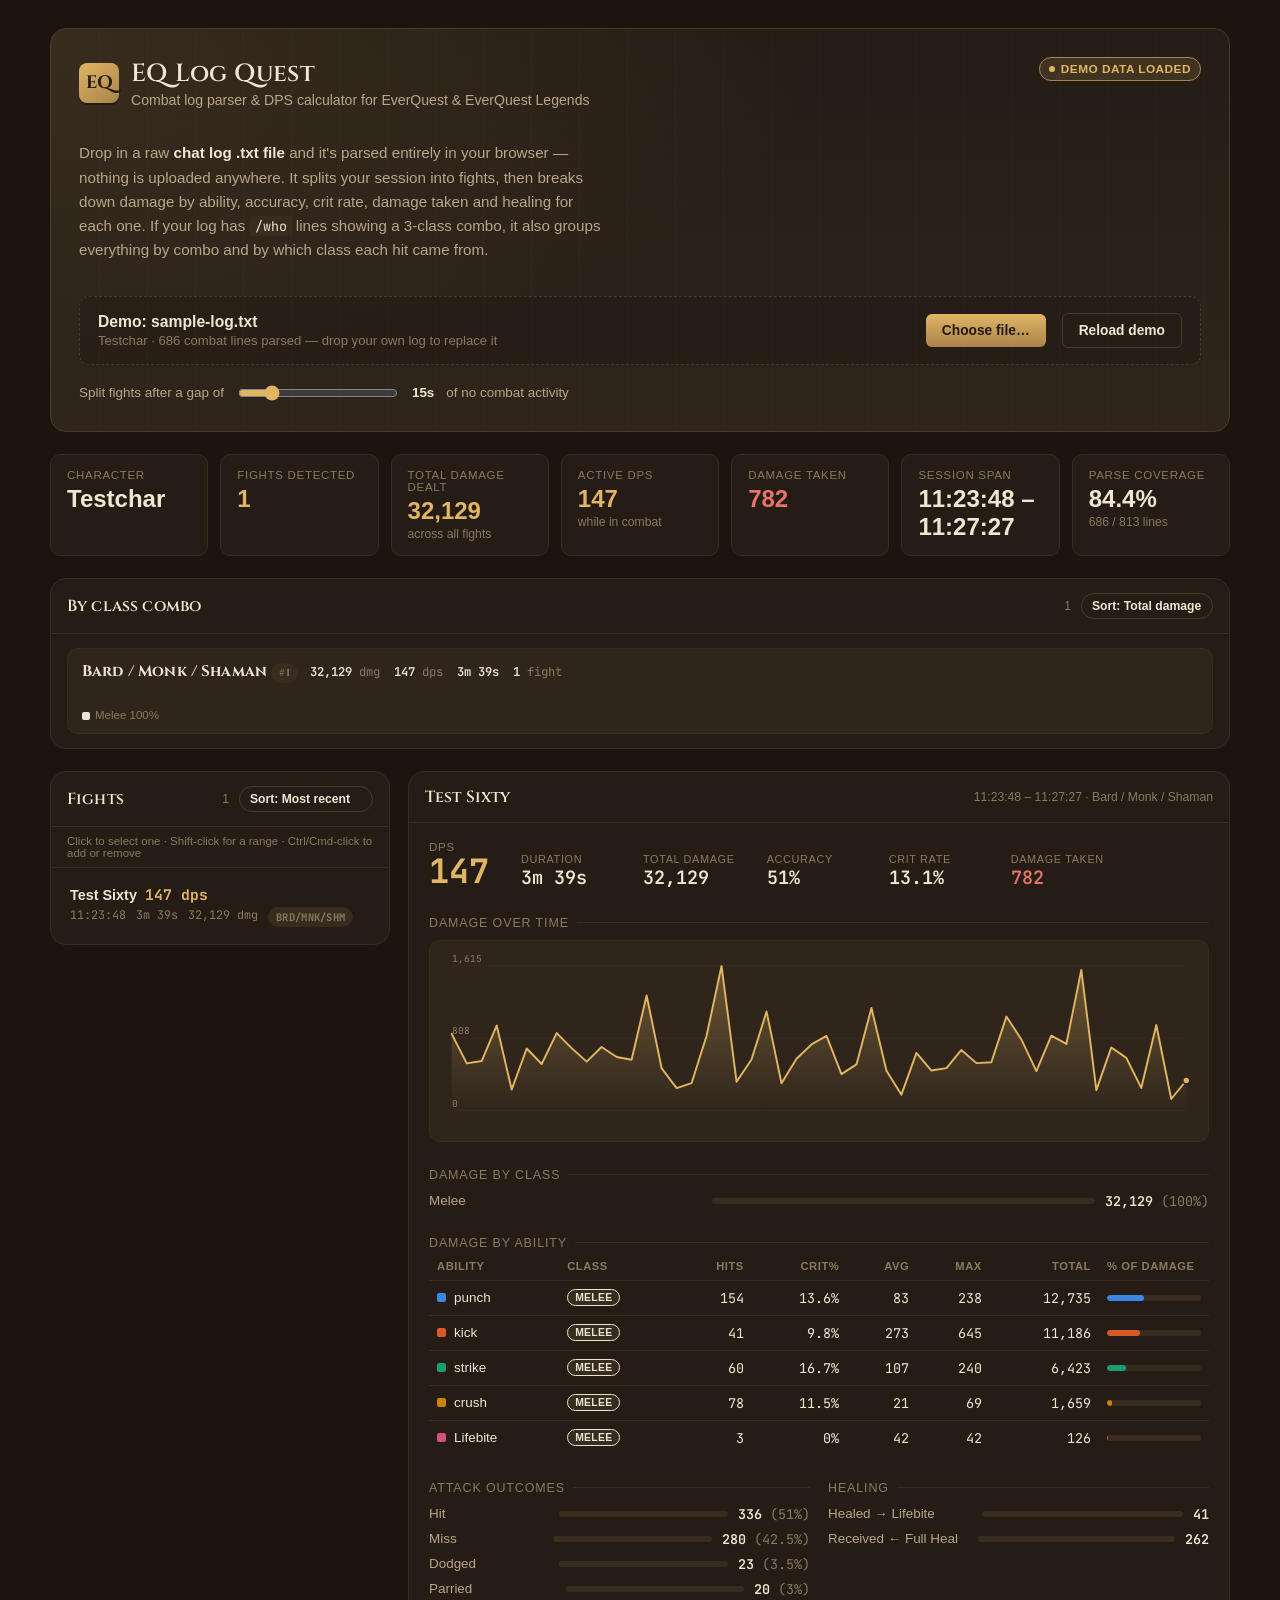
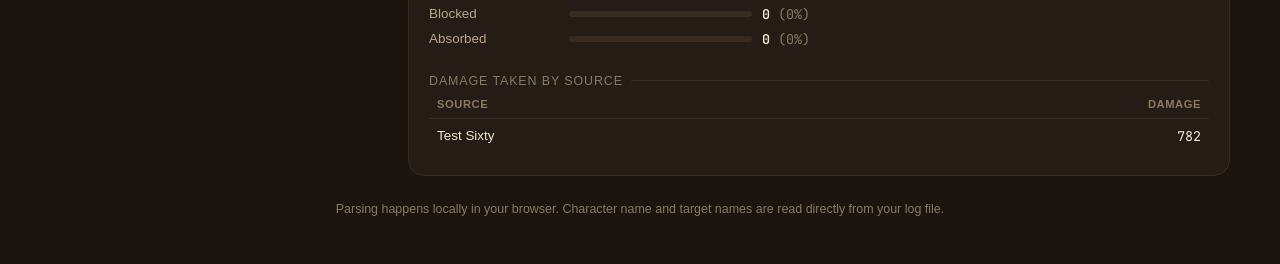
==== commit 23cbce0d: "Add files via upload" ====
--- a/eq-log-quest/index.html
+++ b/eq-log-quest/index.html
@@ -346,7 +346,7 @@
 </div>
 
 <script>
-const SAMPLE_LOG = "[Mon Sep 21 11:23:46 2026] Players in EverQuest Legends:\n[Mon Sep 21 11:23:46 2026] ---------------------------\n[Mon Sep 21 11:23:46 2026] [50 MNK/BRD/SHM] Codaa (Kerran) <Refugees of Marr> ZONE: The Arena (arena)  \n[Mon Sep 21 11:23:46 2026] There is 1 player in EverQuest Legends.\n[Mon Sep 21 11:23:48 2026] Auto attack is on.\n[Mon Sep 21 11:23:48 2026] You try to kick Test Sixty, but miss!\n[Mon Sep 21 11:23:48 2026] You kick Test Sixty for 340 points of damage. (Critical)\n[Mon Sep 21 11:23:48 2026] You strike Test Sixty for 120 points of damage.\n[Mon Sep 21 11:23:48 2026] You try to strike Test Sixty, but Test Sixty parries!\n[Mon Sep 21 11:23:48 2026] You crush Test Sixty for 14 points of damage.\n[Mon Sep 21 11:23:48 2026] You try to punch Test Sixty, but miss!\n[Mon Sep 21 11:23:49 2026] You feel provoked.\n[Mon Sep 21 11:23:49 2026] You feel an aura of elemental protection surrounding you.\n[Mon Sep 21 11:23:49 2026] You feel an aura of mystic protection surrounding you.\n[Mon Sep 21 11:23:50 2026] You punch Test Sixty for 76 points of damage.\n[Mon Sep 21 11:23:50 2026] You try to crush Test Sixty, but miss!\n[Mon Sep 21 11:23:51 2026] You punch Test Sixty for 70 points of damage.\n[Mon Sep 21 11:23:51 2026] You punch Test Sixty for 136 points of damage.\n[Mon Sep 21 11:23:51 2026] Test Sixty tries to punch YOU, but misses! (Riposte)\n[Mon Sep 21 11:23:51 2026] You try to crush Test Sixty, but miss!\n[Mon Sep 21 11:23:51 2026] Bombargo tells general1:1, 'save token for your last class in sky'\n[Mon Sep 21 11:23:52 2026] You strike Test Sixty for 72 points of damage. (Critical)\n[Mon Sep 21 11:23:52 2026] You try to strike Test Sixty, but miss!\n[Mon Sep 21 11:23:52 2026] You try to punch Test Sixty, but miss!\n[Mon Sep 21 11:23:52 2026] You try to crush Test Sixty, but miss!\n[Mon Sep 21 11:23:52 2026] You crush Test Sixty for 28 points of damage.\n[Mon Sep 21 11:23:53 2026] You punch Test Sixty for 93 points of damage.\n[Mon Sep 21 11:23:53 2026] You try to kick Test Sixty, but miss!\n[Mon Sep 21 11:23:54 2026] You try to crush Test Sixty, but miss!\n[Mon Sep 21 11:23:54 2026] You try to punch Test Sixty, but miss!\n[Mon Sep 21 11:23:54 2026] You punch Test Sixty for 138 points of damage.\n[Mon Sep 21 11:23:55 2026] You feel provoked.\n[Mon Sep 21 11:23:55 2026] You feel an aura of elemental protection surrounding you.\n[Mon Sep 21 11:23:55 2026] You feel an aura of mystic protection surrounding you.\n[Mon Sep 21 11:23:55 2026] You crush Test Sixty for 38 points of damage.\n[Mon Sep 21 11:23:55 2026] You strike Test Sixty for 85 points of damage.\n[Mon Sep 21 11:23:56 2026] You punch Test Sixty for 14 points of damage.\n[Mon Sep 21 11:23:56 2026] You punch Test Sixty for 114 points of damage.\n[Mon Sep 21 11:23:56 2026] You crush Test Sixty for 44 points of damage. (Critical)\n[Mon Sep 21 11:23:57 2026] You try to punch Test Sixty, but miss!\n[Mon Sep 21 11:23:57 2026] You try to punch Test Sixty, but miss!\n[Mon Sep 21 11:23:57 2026] Devrious tells general1:1, 'you get both'\n[Mon Sep 21 11:23:58 2026] You try to crush Test Sixty, but miss!\n[Mon Sep 21 11:23:58 2026] You try to crush Test Sixty, but miss!\n[Mon Sep 21 11:23:58 2026] You try to punch Test Sixty, but Test Sixty dodges!\n[Mon Sep 21 11:23:58 2026] You try to kick Test Sixty, but Test Sixty parries!\n[Mon Sep 21 11:23:58 2026] You kick Test Sixty for 305 points of damage.\n[Mon Sep 21 11:23:59 2026] You try to strike Test Sixty, but miss!\n[Mon Sep 21 11:23:59 2026] You try to strike Test Sixty, but miss!\n[Mon Sep 21 11:23:59 2026] You punch Test Sixty for 167 points of damage. (Critical)\n[Mon Sep 21 11:23:59 2026] You try to crush Test Sixty, but miss!\n[Mon Sep 21 11:23:59 2026] Aerux tells general1:1, 'there is no choice'\n[Mon Sep 21 11:24:00 2026] You punch Test Sixty for 21 points of damage.\n[Mon Sep 21 11:24:00 2026] You try to punch Test Sixty, but miss!\n[Mon Sep 21 11:24:01 2026] You crush Test Sixty for 1 point of damage.\n[Mon Sep 21 11:24:01 2026] You crush Test Sixty for 13 points of damage.\n[Mon Sep 21 11:24:01 2026] You feel provoked.\n[Mon Sep 21 11:24:01 2026] You feel an aura of elemental protection surrounding you.\n[Mon Sep 21 11:24:01 2026] You feel an aura of mystic protection surrounding you.\n[Mon Sep 21 11:24:01 2026] You try to punch Test Sixty, but miss!\n[Mon Sep 21 11:24:01 2026] You punch Test Sixty for 21 points of damage.\n[Mon Sep 21 11:24:01 2026] You punch Test Sixty for 24 points of damage.\n[Mon Sep 21 11:24:02 2026] You try to crush Test Sixty, but miss!\n[Mon Sep 21 11:24:03 2026] You strike Test Sixty for 95 points of damage.\n[Mon Sep 21 11:24:03 2026] You punch Test Sixty for 130 points of damage. (Critical)\n[Mon Sep 21 11:24:03 2026] You kick Test Sixty for 205 points of damage.\n[Mon Sep 21 11:24:03 2026] You kick Test Sixty for 295 points of damage.\n[Mon Sep 21 11:24:03 2026] You try to crush Test Sixty, but miss!\n[Mon Sep 21 11:24:03 2026] You try to crush Test Sixty, but miss!\n[Mon Sep 21 11:24:04 2026] You punch Test Sixty for 56 points of damage.\n[Mon Sep 21 11:24:04 2026] You punch Test Sixty for 71 points of damage.\n[Mon Sep 21 11:24:05 2026] You try to crush Test Sixty, but miss!\n[Mon Sep 21 11:24:05 2026] You crush Test Sixty for 22 points of damage.\n[Mon Sep 21 11:24:05 2026] You try to punch Test Sixty, but miss!\n[Mon Sep 21 11:24:05 2026] You punch Test Sixty for 76 points of damage.\n[Mon Sep 21 11:24:06 2026] Test Sixty tries to punch YOU, but misses! (Riposte)\n[Mon Sep 21 11:24:06 2026] You try to crush Test Sixty, but miss!\n[Mon Sep 21 11:24:06 2026] You try to punch Test Sixty, but miss!\n[Mon Sep 21 11:24:06 2026] You punch Test Sixty for 81 points of damage.\n[Mon Sep 21 11:24:06 2026] You strike Test Sixty for 125 points of damage.\n[Mon Sep 21 11:24:07 2026] You feel provoked.\n[Mon Sep 21 11:24:07 2026] You feel an aura of elemental protection surrounding you.\n[Mon Sep 21 11:24:07 2026] You feel an aura of mystic protection surrounding you.\n[Mon Sep 21 11:24:07 2026] You try to crush Test Sixty, but Test Sixty parries!\n[Mon Sep 21 11:24:07 2026] You try to crush Test Sixty, but miss!\n[Mon Sep 21 11:24:07 2026] You try to punch Test Sixty, but miss!\n[Mon Sep 21 11:24:07 2026] You try to punch Test Sixty, but miss!\n[Mon Sep 21 11:24:08 2026] You try to kick Test Sixty, but miss!\n[Mon Sep 21 11:24:09 2026] You try to punch Test Sixty, but miss!\n[Mon Sep 21 11:24:09 2026] You crush Test Sixty for 28 points of damage.\n[Mon Sep 21 11:24:09 2026] You try to crush Test Sixty, but miss!\n[Mon Sep 21 11:24:10 2026] You try to punch Test Sixty, but miss!\n[Mon Sep 21 11:24:10 2026] You try to punch Test Sixty, but miss!\n[Mon Sep 21 11:24:10 2026] You strike Test Sixty for 85 points of damage.\n[Mon Sep 21 11:24:10 2026] You try to strike Test Sixty, but Test Sixty dodges!\n[Mon Sep 21 11:24:10 2026] You try to crush Test Sixty, but miss!\n[Mon Sep 21 11:24:10 2026] You try to crush Test Sixty, but Test Sixty dodges!\n[Mon Sep 21 11:24:11 2026] You punch Test Sixty for 56 points of damage.\n[Mon Sep 21 11:24:11 2026] You punch Test Sixty for 70 points of damage.\n[Mon Sep 21 11:24:11 2026] You crush Test Sixty for 1 point of damage.\n[Mon Sep 21 11:24:12 2026] You try to punch Test Sixty, but miss!\n[Mon Sep 21 11:24:12 2026] You punch Test Sixty for 130 points of damage.\n[Mon Sep 21 11:24:12 2026] You kick Test Sixty for 85 points of damage.\n[Mon Sep 21 11:24:12 2026] You kick Test Sixty for 73 points of damage. (Critical)\n[Mon Sep 21 11:24:13 2026] Zexu tells general1:1, 'yeah, you get both; it's poorly worded'\n[Mon Sep 21 11:24:13 2026] You crush Test Sixty for 27 points of damage.\n[Mon Sep 21 11:24:13 2026] You try to crush Test Sixty, but miss!\n[Mon Sep 21 11:24:13 2026] You feel provoked.\n[Mon Sep 21 11:24:13 2026] You feel an aura of elemental protection surrounding you.\n[Mon Sep 21 11:24:13 2026] You feel an aura of mystic protection surrounding you.\n[Mon Sep 21 11:24:13 2026] You strike Test Sixty for 110 points of damage.\n[Mon Sep 21 11:24:13 2026] You punch Test Sixty for 15 points of damage.\n[Mon Sep 21 11:24:13 2026] You punch Test Sixty for 40 points of damage.\n[Mon Sep 21 11:24:14 2026] Test Sixty tries to punch YOU, but misses! (Riposte)\n[Mon Sep 21 11:24:14 2026] You try to crush Test Sixty, but miss!\n[Mon Sep 21 11:24:14 2026] You try to punch Test Sixty, but miss!\n[Mon Sep 21 11:24:15 2026] You crush Test Sixty for 28 points of damage.\n[Mon Sep 21 11:24:15 2026] You crush Test Sixty for 8 points of damage.\n[Mon Sep 21 11:24:16 2026] You punch Test Sixty for 99 points of damage.\n[Mon Sep 21 11:24:16 2026] You try to punch Test Sixty, but miss!\n[Mon Sep 21 11:24:17 2026] You crush Test Sixty for 28 points of damage.\n[Mon Sep 21 11:24:17 2026] You crush Test Sixty for 28 points of damage.\n[Mon Sep 21 11:24:17 2026] You try to punch Test Sixty, but miss!\n[Mon Sep 21 11:24:17 2026] You try to punch Test Sixty, but miss!\n[Mon Sep 21 11:24:17 2026] You punch Test Sixty for 153 points of damage.\n[Mon Sep 21 11:24:17 2026] You try to strike Test Sixty, but miss!\n[Mon Sep 21 11:24:17 2026] You strike Test Sixty for 110 points of damage.\n[Mon Sep 21 11:24:17 2026] Test Sixty tries to punch YOU, but misses! (Riposte)\n[Mon Sep 21 11:24:17 2026] You try to kick Test Sixty, but miss!\n[Mon Sep 21 11:24:18 2026] You crush Test Sixty for 15 points of damage.\n[Mon Sep 21 11:24:18 2026] You crush Test Sixty for 13 points of damage.\n[Mon Sep 21 11:24:18 2026] You punch Test Sixty for 37 points of damage.\n[Mon Sep 21 11:24:18 2026] You try to punch Test Sixty, but miss!\n[Mon Sep 21 11:24:18 2026] Nejen tells general1:1, 'I thought it was a pick as well, its both'\n[Mon Sep 21 11:24:19 2026] You feel provoked.\n[Mon Sep 21 11:24:19 2026] You feel an aura of elemental protection surrounding you.\n[Mon Sep 21 11:24:19 2026] You feel an aura of mystic protection surrounding you.\n[Mon Sep 21 11:24:19 2026] You punch Test Sixty for 136 points of damage.\n[Mon Sep 21 11:24:19 2026] You try to crush Test Sixty, but miss!\n[Mon Sep 21 11:24:20 2026] You try to punch Test Sixty, but miss!\n[Mon Sep 21 11:24:20 2026] You punch Test Sixty for 146 points of damage.\n[Mon Sep 21 11:24:20 2026] Test Sixty punches YOU for 82 points of damage. (Riposte)\n[Mon Sep 21 11:24:20 2026] You strike Test Sixty for 110 points of damage.\n[Mon Sep 21 11:24:22 2026] You punch Test Sixty for 72 points of damage.\n[Mon Sep 21 11:24:22 2026] You punch Test Sixty for 76 points of damage.\n[Mon Sep 21 11:24:22 2026] You kick Test Sixty for 153 points of damage. (Critical)\n[Mon Sep 21 11:24:22 2026] You try to kick Test Sixty, but miss!\n[Mon Sep 21 11:24:22 2026] You try to crush Test Sixty, but Test Sixty dodges!\n[Mon Sep 21 11:24:22 2026] You crush Test Sixty for 28 points of damage.\n[Mon Sep 21 11:24:23 2026] You try to punch Test Sixty, but miss!\n[Mon Sep 21 11:24:23 2026] You punch Test Sixty for 144 points of damage.\n[Mon Sep 21 11:24:24 2026] You strike Test Sixty for 70 points of damage.\n[Mon Sep 21 11:24:24 2026] You try to strike Test Sixty, but miss!\n[Mon Sep 21 11:24:24 2026] You punch Test Sixty for 63 points of damage.\n[Mon Sep 21 11:24:24 2026] You try to punch Test Sixty, but miss!\n[Mon Sep 21 11:24:25 2026] You try to crush Test Sixty, but miss!\n[Mon Sep 21 11:24:25 2026] You feel provoked.\n[Mon Sep 21 11:24:25 2026] You feel an aura of elemental protection surrounding you.\n[Mon Sep 21 11:24:25 2026] You feel an aura of mystic protection surrounding you.\n[Mon Sep 21 11:24:25 2026] You try to punch Test Sixty, but miss!\n[Mon Sep 21 11:24:26 2026] You punch Test Sixty for 89 points of damage.\n[Mon Sep 21 11:24:27 2026] You try to kick Test Sixty, but miss!\n[Mon Sep 21 11:24:27 2026] You kick Test Sixty for 475 points of damage.\n[Mon Sep 21 11:24:28 2026] You strike Test Sixty for 180 points of damage.\n[Mon Sep 21 11:24:28 2026] You try to strike Test Sixty, but miss!\n[Mon Sep 21 11:24:28 2026] You try to crush Test Sixty, but miss!\n[Mon Sep 21 11:24:28 2026] You try to crush Test Sixty, but miss!\n[Mon Sep 21 11:24:28 2026] You punch Test Sixty for 113 points of damage.\n[Mon Sep 21 11:24:29 2026] You try to punch Test Sixty, but miss!\n[Mon Sep 21 11:24:29 2026] You punch Test Sixty for 64 points of damage.\n[Mon Sep 21 11:24:29 2026] You try to crush Test Sixty, but miss!\n[Mon Sep 21 11:24:30 2026] You try to punch Test Sixty, but miss!\n[Mon Sep 21 11:24:30 2026] You punch Test Sixty for 14 points of damage.\n[Mon Sep 21 11:24:30 2026] You try to crush Test Sixty, but miss!\n[Mon Sep 21 11:24:30 2026] You crush Test Sixty for 17 points of damage.\n[Mon Sep 21 11:24:31 2026] You strike Test Sixty for 70 points of damage.\n[Mon Sep 21 11:24:31 2026] You strike Test Sixty for 15 points of damage.\n[Mon Sep 21 11:24:31 2026] You feel provoked.\n[Mon Sep 21 11:24:31 2026] You feel an aura of elemental protection surrounding you.\n[Mon Sep 21 11:24:31 2026] You feel an aura of mystic protection surrounding you.\n[Mon Sep 21 11:24:31 2026] You try to punch Test Sixty, but miss!\n[Mon Sep 21 11:24:31 2026] You punch Test Sixty for 73 points of damage.\n[Mon Sep 21 11:24:32 2026] You crush Test Sixty for 39 points of damage. (Critical)\n[Mon Sep 21 11:24:32 2026] You try to crush Test Sixty, but miss!\n[Mon Sep 21 11:24:32 2026] You try to kick Test Sixty, but miss!\n[Mon Sep 21 11:24:32 2026] You try to punch Test Sixty, but miss!\n[Mon Sep 21 11:24:33 2026] You crush Test Sixty for 21 points of damage.\n[Mon Sep 21 11:24:34 2026] You punch Test Sixty for 107 points of damage. (Critical)\n[Mon Sep 21 11:24:34 2026] You punch Test Sixty for 82 points of damage.\n[Mon Sep 21 11:24:34 2026] You try to crush Test Sixty, but miss!\n[Mon Sep 21 11:24:34 2026] You try to crush Test Sixty, but miss!\n[Mon Sep 21 11:24:35 2026] You strike Test Sixty for 185 points of damage.\n[Mon Sep 21 11:24:35 2026] You strike Test Sixty for 156 points of damage. (Critical)\n[Mon Sep 21 11:24:35 2026] You punch Test Sixty for 76 points of damage.\n[Mon Sep 21 11:24:35 2026] You try to punch Test Sixty, but miss!\n[Mon Sep 21 11:24:36 2026] You try to crush Test Sixty, but miss!\n[Mon Sep 21 11:24:36 2026] You punch Test Sixty for 43 points of damage.\n[Mon Sep 21 11:24:37 2026] You kick Test Sixty for 350 points of damage.\n[Mon Sep 21 11:24:37 2026] You try to crush Test Sixty, but miss!\n[Mon Sep 21 11:24:37 2026] You try to crush Test Sixty, but miss!\n[Mon Sep 21 11:24:37 2026] You try to punch Test Sixty, but miss!\n[Mon Sep 21 11:24:37 2026] You feel provoked.\n[Mon Sep 21 11:24:37 2026] You feel an aura of elemental protection surrounding you.\n[Mon Sep 21 11:24:37 2026] You feel an aura of mystic protection surrounding you.\n[Mon Sep 21 11:24:38 2026] You try to strike Test Sixty, but Test Sixty parries!\n[Mon Sep 21 11:24:38 2026] You punch Test Sixty for 116 points of damage.\n[Mon Sep 21 11:24:38 2026] Caeamil tells general1:1, 'Gotcha, I see I get both now. '\n[Mon Sep 21 11:24:38 2026] You try to crush Test Sixty, but miss!\n[Mon Sep 21 11:24:38 2026] You try to crush Test Sixty, but miss!\n[Mon Sep 21 11:24:40 2026] You punch Test Sixty for 41 points of damage.\n[Mon Sep 21 11:24:40 2026] You punch Test Sixty for 76 points of damage.\n[Mon Sep 21 11:24:40 2026] You crush Test Sixty for 13 points of damage.\n[Mon Sep 21 11:24:41 2026] You punch Test Sixty for 66 points of damage.\n[Mon Sep 21 11:24:41 2026] You try to crush Test Sixty, but miss!\n[Mon Sep 21 11:24:41 2026] You kick Test Sixty for 175 points of damage.\n[Mon Sep 21 11:24:42 2026] You strike Test Sixty for 150 points of damage.\n[Mon Sep 21 11:24:42 2026] You try to strike Test Sixty, but miss!\n[Mon Sep 21 11:24:42 2026] You punch Test Sixty for 153 points of damage.\n[Mon Sep 21 11:24:42 2026] You try to crush Test Sixty, but miss!\n[Mon Sep 21 11:24:43 2026] You try to punch Test Sixty, but miss!\n[Mon Sep 21 11:24:43 2026] You feel provoked.\n[Mon Sep 21 11:24:43 2026] You feel an aura of elemental protection surrounding you.\n[Mon Sep 21 11:24:43 2026] You feel an aura of mystic protection surrounding you.\n[Mon Sep 21 11:24:44 2026] You crush Test Sixty for 23 points of damage.\n[Mon Sep 21 11:24:44 2026] You try to crush Test Sixty, but miss!\n[Mon Sep 21 11:24:44 2026] Test Sixty punches YOU for 54 points of damage. (Riposte)\n[Mon Sep 21 11:24:45 2026] You try to crush Test Sixty, but Test Sixty dodges!\n[Mon Sep 21 11:24:45 2026] You strike Test Sixty for 5 points of damage.\n[Mon Sep 21 11:24:45 2026] You punch Test Sixty for 136 points of damage. (Critical)\n[Mon Sep 21 11:24:46 2026] You kick Test Sixty for 370 points of damage.\n[Mon Sep 21 11:24:46 2026] You kick Test Sixty for 295 points of damage.\n[Mon Sep 21 11:24:46 2026] You try to kick Test Sixty, but miss!\n[Mon Sep 21 11:24:46 2026] You try to crush Test Sixty, but miss!\n[Mon Sep 21 11:24:47 2026] You punch Test Sixty for 238 points of damage. (Critical)\n[Mon Sep 21 11:24:48 2026] You punch Test Sixty for 34 points of damage.\n[Mon Sep 21 11:24:48 2026] You try to punch Test Sixty, but miss!\n[Mon Sep 21 11:24:49 2026] You try to strike Test Sixty, but miss!\n[Mon Sep 21 11:24:49 2026] You strike Test Sixty for 51 points of damage. (Critical)\n[Mon Sep 21 11:24:49 2026] You punch Test Sixty for 127 points of damage.\n[Mon Sep 21 11:24:49 2026] You crush Test Sixty for 28 points of damage.\n[Mon Sep 21 11:24:49 2026] You try to crush Test Sixty, but miss!\n[Mon Sep 21 11:24:49 2026] You feel provoked.\n[Mon Sep 21 11:24:49 2026] You feel an aura of elemental protection surrounding you.\n[Mon Sep 21 11:24:49 2026] You feel an aura of mystic protection surrounding you.\n[Mon Sep 21 11:24:50 2026] You punch Test Sixty for 49 points of damage.\n[Mon Sep 21 11:24:50 2026] You punch Test Sixty for 75 points of damage.\n[Mon Sep 21 11:24:51 2026] You crush Test Sixty for 1 point of damage.\n[Mon Sep 21 11:24:51 2026] You try to kick Test Sixty, but miss!\n[Mon Sep 21 11:24:51 2026] You kick Test Sixty for 165 points of damage.\n[Mon Sep 21 11:24:51 2026] You punch Test Sixty for 125 points of damage.\n[Mon Sep 21 11:24:51 2026] You punch Test Sixty for 17 points of damage.\n[Mon Sep 21 11:24:52 2026] You try to crush Test Sixty, but miss!\n[Mon Sep 21 11:24:52 2026] You try to crush Test Sixty, but Test Sixty parries!\n[Mon Sep 21 11:24:52 2026] Test Sixty tries to punch YOU, but YOU dodge!\n[Mon Sep 21 11:24:52 2026] You hit Test Sixty for 42 points of magic damage by Lifebite.\n[Mon Sep 21 11:24:52 2026] Test Sixty staggers.\n[Mon Sep 21 11:24:52 2026] You healed Codaa for 41 (42) hit points by Lifebite.\n[Mon Sep 21 11:24:52 2026] You try to punch Test Sixty, but miss!\n[Mon Sep 21 11:24:53 2026] You try to crush Test Sixty, but miss!\n[Mon Sep 21 11:24:54 2026] Test Sixty punches YOU for 173 points of damage. (Riposte)\n[Mon Sep 21 11:24:54 2026] You punch Test Sixty for 107 points of damage. (Critical)\n[Mon Sep 21 11:24:54 2026] You punch Test Sixty for 24 points of damage.\n[Mon Sep 21 11:24:55 2026] You try to crush Test Sixty, but miss!\n[Mon Sep 21 11:24:55 2026] You try to punch Test Sixty, but Test Sixty dodges!\n[Mon Sep 21 11:24:55 2026] You punch Test Sixty for 76 points of damage.\n[Mon Sep 21 11:24:55 2026] You feel provoked.\n[Mon Sep 21 11:24:55 2026] You feel an aura of elemental protection surrounding you.\n[Mon Sep 21 11:24:55 2026] You feel an aura of mystic protection surrounding you.\n[Mon Sep 21 11:24:56 2026] You try to strike Test Sixty, but miss!\n[Mon Sep 21 11:24:56 2026] You try to crush Test Sixty, but miss!\n[Mon Sep 21 11:24:56 2026] You try to punch Test Sixty, but miss!\n[Mon Sep 21 11:24:56 2026] You try to kick Test Sixty, but miss!\n[Mon Sep 21 11:24:57 2026] You try to crush Test Sixty, but miss!\n[Mon Sep 21 11:24:57 2026] You punch Test Sixty for 43 points of damage.\n[Mon Sep 21 11:24:57 2026] Test Sixty punches YOU for 54 points of damage. (Riposte)\n[Mon Sep 21 11:24:59 2026] You try to punch Test Sixty, but miss!\n[Mon Sep 21 11:24:59 2026] You try to crush Test Sixty, but miss!\n[Mon Sep 21 11:24:59 2026] You try to crush Test Sixty, but miss!\n[Mon Sep 21 11:24:59 2026] You try to strike Test Sixty, but miss!\n[Mon Sep 21 11:24:59 2026] You try to strike Test Sixty, but Test Sixty parries!\n[Mon Sep 21 11:25:00 2026] You try to punch Test Sixty, but miss!\n[Mon Sep 21 11:25:00 2026] You punch Test Sixty for 40 points of damage.\n[Mon Sep 21 11:25:00 2026] You try to crush Test Sixty, but miss!\n[Mon Sep 21 11:25:01 2026] You try to punch Test Sixty, but miss!\n[Mon Sep 21 11:25:01 2026] You try to punch Test Sixty, but miss!\n[Mon Sep 21 11:25:01 2026] You try to kick Test Sixty, but miss!\n[Mon Sep 21 11:25:01 2026] You kick Test Sixty for 265 points of damage.\n[Mon Sep 21 11:25:01 2026] You try to crush Test Sixty, but miss!\n[Mon Sep 21 11:25:01 2026] You try to crush Test Sixty, but miss!\n[Mon Sep 21 11:25:01 2026] You feel provoked.\n[Mon Sep 21 11:25:01 2026] You feel an aura of elemental protection surrounding you.\n[Mon Sep 21 11:25:01 2026] You feel an aura of mystic protection surrounding you.\n[Mon Sep 21 11:25:02 2026] You try to punch Test Sixty, but miss!\n[Mon Sep 21 11:25:03 2026] You crush Test Sixty for 17 points of damage.\n[Mon Sep 21 11:25:03 2026] You try to crush Test Sixty, but miss!\n[Mon Sep 21 11:25:03 2026] You strike Test Sixty for 75 points of damage.\n[Mon Sep 21 11:25:03 2026] You try to strike Test Sixty, but miss!\n[Mon Sep 21 11:25:03 2026] You punch Test Sixty for 76 points of damage.\n[Mon Sep 21 11:25:04 2026] You try to crush Test Sixty, but miss!\n[Mon Sep 21 11:25:05 2026] You punch Test Sixty for 149 points of damage.\n[Mon Sep 21 11:25:05 2026] You crush Test Sixty for 1 point of damage.\n[Mon Sep 21 11:25:05 2026] You try to crush Test Sixty, but miss!\n[Mon Sep 21 11:25:06 2026] You punch Test Sixty for 59 points of damage.\n[Mon Sep 21 11:25:06 2026] You punch Test Sixty for 14 points of damage.\n[Mon Sep 21 11:25:06 2026] You kick Test Sixty for 150 points of damage.\n[Mon Sep 21 11:25:06 2026] You kick Test Sixty for 295 points of damage.\n[Mon Sep 21 11:25:07 2026] You try to strike Test Sixty, but Test Sixty dodges!\n[Mon Sep 21 11:25:07 2026] You strike Test Sixty for 35 points of damage.\n[Mon Sep 21 11:25:07 2026] You try to crush Test Sixty, but miss!\n[Mon Sep 21 11:25:07 2026] You try to crush Test Sixty, but miss!\n[Mon Sep 21 11:25:07 2026] You punch Test Sixty for 18 points of damage.\n[Mon Sep 21 11:25:07 2026] You punch Test Sixty for 73 points of damage. (Critical)\n[Mon Sep 21 11:25:07 2026] You feel provoked.\n[Mon Sep 21 11:25:07 2026] You feel an aura of elemental protection surrounding you.\n[Mon Sep 21 11:25:07 2026] You feel an aura of mystic protection surrounding you.\n[Mon Sep 21 11:25:08 2026] You try to punch Test Sixty, but miss!\n[Mon Sep 21 11:25:08 2026] You punch Test Sixty for 95 points of damage.\n[Mon Sep 21 11:25:09 2026] You punch Test Sixty for 70 points of damage.\n[Mon Sep 21 11:25:09 2026] You try to punch Test Sixty, but miss!\n[Mon Sep 21 11:25:09 2026] You try to crush Test Sixty, but miss!\n[Mon Sep 21 11:25:10 2026] You strike Test Sixty for 165 points of damage.\n[Mon Sep 21 11:25:10 2026] You strike Test Sixty for 84 points of damage. (Critical)\n[Mon Sep 21 11:25:10 2026] You try to punch Test Sixty, but Test Sixty dodges!\n[Mon Sep 21 11:25:11 2026] You kick Test Sixty for 535 points of damage.\n[Mon Sep 21 11:25:11 2026] You kick Test Sixty for 515 points of damage.\n[Mon Sep 21 11:25:11 2026] You crush Test Sixty for 10 points of damage.\n[Mon Sep 21 11:25:11 2026] You crush Test Sixty for 15 points of damage.\n[Mon Sep 21 11:25:12 2026] You try to punch Test Sixty, but miss!\n[Mon Sep 21 11:25:12 2026] You punch Test Sixty for 59 points of damage.\n[Mon Sep 21 11:25:12 2026] You try to crush Test Sixty, but miss!\n[Mon Sep 21 11:25:13 2026] You punch Test Sixty for 130 points of damage. (Critical)\n[Mon Sep 21 11:25:13 2026] You try to strike Test Sixty, but miss!\n[Mon Sep 21 11:25:13 2026] You try to strike Test Sixty, but miss!\n[Mon Sep 21 11:25:13 2026] You try to crush Test Sixty, but miss!\n[Mon Sep 21 11:25:13 2026] You feel provoked.\n[Mon Sep 21 11:25:13 2026] You feel an aura of elemental protection surrounding you.\n[Mon Sep 21 11:25:13 2026] You feel an aura of mystic protection surrounding you.\n[Mon Sep 21 11:25:14 2026] You punch Test Sixty for 56 points of damage.\n[Mon Sep 21 11:25:14 2026] You punch Test Sixty for 76 points of damage.\n[Mon Sep 21 11:25:15 2026] You try to crush Test Sixty, but miss!\n[Mon Sep 21 11:25:15 2026] You try to crush Test Sixty, but miss!\n[Mon Sep 21 11:25:15 2026] You try to punch Test Sixty, but miss!\n[Mon Sep 21 11:25:16 2026] You try to kick Test Sixty, but Test Sixty dodges!\n[Mon Sep 21 11:25:16 2026] You try to kick Test Sixty, but miss!\n[Mon Sep 21 11:25:16 2026] You try to crush Test Sixty, but miss!\n[Mon Sep 21 11:25:16 2026] You crush Test Sixty for 1 point of damage.\n[Mon Sep 21 11:25:16 2026] You punch Test Sixty for 64 points of damage.\n[Mon Sep 21 11:25:17 2026] You try to strike Test Sixty, but miss!\n[Mon Sep 21 11:25:17 2026] You strike Test Sixty for 210 points of damage.\n[Mon Sep 21 11:25:18 2026] You punch Test Sixty for 162 points of damage. (Critical)\n[Mon Sep 21 11:25:19 2026] You punch Test Sixty for 130 points of damage. (Critical)\n[Mon Sep 21 11:25:19 2026] You try to punch Test Sixty, but miss!\n[Mon Sep 21 11:25:19 2026] You try to punch Test Sixty, but Test Sixty dodges!\n[Mon Sep 21 11:25:19 2026] You try to crush Test Sixty, but miss!\n[Mon Sep 21 11:25:19 2026] You crush Test Sixty for 1 point of damage.\n[Mon Sep 21 11:25:19 2026] You feel provoked.\n[Mon Sep 21 11:25:19 2026] You feel an aura of elemental protection surrounding you.\n[Mon Sep 21 11:25:19 2026] You feel an aura of mystic protection surrounding you.\n[Mon Sep 21 11:25:20 2026] You try to punch Test Sixty, but miss!\n[Mon Sep 21 11:25:20 2026] You kick Test Sixty for 520 points of damage.\n[Mon Sep 21 11:25:20 2026] You strike Test Sixty for 129 points of damage. (Critical)\n[Mon Sep 21 11:25:20 2026] You strike Test Sixty for 70 points of damage.\n[Mon Sep 21 11:25:21 2026] You punch Test Sixty for 103 points of damage.\n[Mon Sep 21 11:25:22 2026] You punch Test Sixty for 84 points of damage.\n[Mon Sep 21 11:25:23 2026] You try to crush Test Sixty, but miss!\n[Mon Sep 21 11:25:23 2026] You crush Test Sixty for 33 points of damage.\n[Mon Sep 21 11:25:24 2026] You try to punch Test Sixty, but miss!\n[Mon Sep 21 11:25:24 2026] You try to strike Test Sixty, but miss!\n[Mon Sep 21 11:25:24 2026] You strike Test Sixty for 110 points of damage.\n[Mon Sep 21 11:25:24 2026] You crush Test Sixty for 56 points of damage. (Critical)\n[Mon Sep 21 11:25:25 2026] You try to punch Test Sixty, but miss!\n[Mon Sep 21 11:25:25 2026] You try to punch Test Sixty, but miss!\n[Mon Sep 21 11:25:25 2026] Test Sixty tries to punch YOU, but misses! (Riposte)\n[Mon Sep 21 11:25:25 2026] You kick Test Sixty for 25 points of damage.\n[Mon Sep 21 11:25:26 2026] You feel provoked.\n[Mon Sep 21 11:25:26 2026] You feel an aura of elemental protection surrounding you.\n[Mon Sep 21 11:25:26 2026] You feel an aura of mystic protection surrounding you.\n[Mon Sep 21 11:25:26 2026] You crush Test Sixty for 21 points of damage.\n[Mon Sep 21 11:25:26 2026] You try to crush Test Sixty, but miss!\n[Mon Sep 21 11:25:26 2026] You try to punch Test Sixty, but miss!\n[Mon Sep 21 11:25:27 2026] Test Sixty punches YOU for 103 points of damage. (Riposte)\n[Mon Sep 21 11:25:27 2026] Your wounds are gone.\n[Mon Sep 21 11:25:27 2026] Test Sixty healed you for 103 (4691) hit points by Full Heal.\n[Mon Sep 21 11:25:27 2026] You try to crush Test Sixty, but miss!\n[Mon Sep 21 11:25:27 2026] You try to punch Test Sixty, but Test Sixty parries!\n[Mon Sep 21 11:25:27 2026] You try to punch Test Sixty, but Test Sixty dodges!\n[Mon Sep 21 11:25:28 2026] You strike Test Sixty for 110 points of damage.\n[Mon Sep 21 11:25:28 2026] You strike Test Sixty for 115 points of damage.\n[Mon Sep 21 11:25:28 2026] You punch Test Sixty for 33 points of damage.\n[Mon Sep 21 11:25:28 2026] You try to crush Test Sixty, but miss!\n[Mon Sep 21 11:25:28 2026] You try to crush Test Sixty, but miss!\n[Mon Sep 21 11:25:29 2026] You punch Test Sixty for 153 points of damage.\n[Mon Sep 21 11:25:29 2026] You punch Test Sixty for 30 points of damage.\n[Mon Sep 21 11:25:29 2026] You punch Test Sixty for 73 points of damage. (Critical)\n[Mon Sep 21 11:25:30 2026] You crush Test Sixty for 34 points of damage. (Critical)\n[Mon Sep 21 11:25:30 2026] You try to kick Test Sixty, but miss!\n[Mon Sep 21 11:25:31 2026] Test Sixty tries to punch YOU, but misses! (Riposte)\n[Mon Sep 21 11:25:31 2026] You try to punch Test Sixty, but miss!\n[Mon Sep 21 11:25:31 2026] You strike Test Sixty for 5 points of damage.\n[Mon Sep 21 11:25:31 2026] You strike Test Sixty for 70 points of damage.\n[Mon Sep 21 11:25:31 2026] You crush Test Sixty for 36 points of damage.\n[Mon Sep 21 11:25:31 2026] You try to crush Test Sixty, but miss!\n[Mon Sep 21 11:25:32 2026] You feel provoked.\n[Mon Sep 21 11:25:32 2026] You feel an aura of elemental protection surrounding you.\n[Mon Sep 21 11:25:32 2026] You feel an aura of mystic protection surrounding you.\n[Mon Sep 21 11:25:32 2026] You punch Test Sixty for 130 points of damage. (Critical)\n[Mon Sep 21 11:25:32 2026] You try to crush Test Sixty, but miss!\n[Mon Sep 21 11:25:32 2026] You try to crush Test Sixty, but miss!\n[Mon Sep 21 11:25:33 2026] You try to punch Test Sixty, but miss!\n[Mon Sep 21 11:25:33 2026] You punch Test Sixty for 46 points of damage.\n[Mon Sep 21 11:25:34 2026] You crush Test Sixty for 36 points of damage.\n[Mon Sep 21 11:25:34 2026] You punch Test Sixty for 97 points of damage.\n[Mon Sep 21 11:25:34 2026] You strike Test Sixty for 5 points of damage.\n[Mon Sep 21 11:25:35 2026] You crush Test Sixty for 19 points of damage.\n[Mon Sep 21 11:25:35 2026] You crush Test Sixty for 30 points of damage.\n[Mon Sep 21 11:25:35 2026] You kick Test Sixty for 425 points of damage.\n[Mon Sep 21 11:25:35 2026] You try to punch Test Sixty, but miss!\n[Mon Sep 21 11:25:35 2026] You punch Test Sixty for 125 points of damage.\n[Mon Sep 21 11:25:36 2026] You try to crush Test Sixty, but miss!\n[Mon Sep 21 11:25:36 2026] You try to punch Test Sixty, but miss!\n[Mon Sep 21 11:25:38 2026] You strike Test Sixty for 110 points of damage.\n[Mon Sep 21 11:25:38 2026] You try to punch Test Sixty, but miss!\n[Mon Sep 21 11:25:38 2026] You feel provoked.\n[Mon Sep 21 11:25:38 2026] You feel an aura of elemental protection surrounding you.\n[Mon Sep 21 11:25:38 2026] You feel an aura of mystic protection surrounding you.\n[Mon Sep 21 11:25:38 2026] You try to crush Test Sixty, but Test Sixty parries!\n[Mon Sep 21 11:25:38 2026] You try to crush Test Sixty, but miss!\n[Mon Sep 21 11:25:39 2026] You punch Test Sixty for 76 points of damage.\n[Mon Sep 21 11:25:39 2026] You try to crush Test Sixty, but miss!\n[Mon Sep 21 11:25:40 2026] You try to punch Test Sixty, but miss!\n[Mon Sep 21 11:25:40 2026] You kick Test Sixty for 645 points of damage.\n[Mon Sep 21 11:25:41 2026] You crush Test Sixty for 1 point of damage.\n[Mon Sep 21 11:25:41 2026] You try to strike Test Sixty, but miss!\n[Mon Sep 21 11:25:41 2026] You try to punch Test Sixty, but miss!\n[Mon Sep 21 11:25:41 2026] Channels: 1=general1(210), 2=RL(1)\n[Mon Sep 21 11:25:42 2026] You try to crush Test Sixty, but miss!\n[Mon Sep 21 11:25:43 2026] You try to punch Test Sixty, but miss!\n[Mon Sep 21 11:25:44 2026] You punch Test Sixty for 43 points of damage.\n[Mon Sep 21 11:25:44 2026] You punch Test Sixty for 99 points of damage.\n[Mon Sep 21 11:25:44 2026] You feel provoked.\n[Mon Sep 21 11:25:44 2026] You feel an aura of elemental protection surrounding you.\n[Mon Sep 21 11:25:44 2026] You feel an aura of mystic protection surrounding you.\n[Mon Sep 21 11:25:45 2026] You try to crush Test Sixty, but miss!\n[Mon Sep 21 11:25:45 2026] You try to strike Test Sixty, but miss!\n[Mon Sep 21 11:25:45 2026] You try to strike Test Sixty, but Test Sixty dodges!\n[Mon Sep 21 11:25:45 2026] You punch Test Sixty for 88 points of damage.\n[Mon Sep 21 11:25:45 2026] You punch Test Sixty for 101 points of damage.\n[Mon Sep 21 11:25:45 2026] You try to kick Test Sixty, but miss!\n[Mon Sep 21 11:25:46 2026] You crush Test Sixty for 29 points of damage.\n[Mon Sep 21 11:25:46 2026] You try to crush Test Sixty, but miss!\n[Mon Sep 21 11:25:46 2026] You punch Test Sixty for 46 points of damage.\n[Mon Sep 21 11:25:47 2026] You try to crush Test Sixty, but miss!\n[Mon Sep 21 11:25:47 2026] You try to crush Test Sixty, but miss!\n[Mon Sep 21 11:25:47 2026] You punch Test Sixty for 43 points of damage.\n[Mon Sep 21 11:25:48 2026] You strike Test Sixty for 90 points of damage.\n[Mon Sep 21 11:25:48 2026] Test Sixty punches YOU for 103 points of damage. (Riposte)\n[Mon Sep 21 11:25:48 2026] You try to punch Test Sixty, but miss!\n[Mon Sep 21 11:25:49 2026] You crush Test Sixty for 14 points of damage.\n[Mon Sep 21 11:25:49 2026] You try to crush Test Sixty, but Test Sixty dodges!\n[Mon Sep 21 11:25:50 2026] You try to punch Test Sixty, but Test Sixty dodges!\n[Mon Sep 21 11:25:50 2026] You punch Test Sixty for 73 points of damage.\n[Mon Sep 21 11:25:50 2026] You feel provoked.\n[Mon Sep 21 11:25:50 2026] You feel an aura of elemental protection surrounding you.\n[Mon Sep 21 11:25:50 2026] You feel an aura of mystic protection surrounding you.\n[Mon Sep 21 11:25:50 2026] You try to kick Test Sixty, but miss!\n[Mon Sep 21 11:25:50 2026] You kick Test Sixty for 295 points of damage.\n[Mon Sep 21 11:25:51 2026] You punch Test Sixty for 17 points of damage.\n[Mon Sep 21 11:25:51 2026] Test Sixty tries to punch YOU, but YOU block!\n[Mon Sep 21 11:25:51 2026] You try to crush Test Sixty, but miss!\n[Mon Sep 21 11:25:51 2026] You try to crush Test Sixty, but miss!\n[Mon Sep 21 11:25:52 2026] You strike Test Sixty for 240 points of damage.\n[Mon Sep 21 11:25:52 2026] You strike Test Sixty for 150 points of damage.\n[Mon Sep 21 11:25:52 2026] You punch Test Sixty for 76 points of damage.\n[Mon Sep 21 11:25:52 2026] You try to punch Test Sixty, but miss!\n[Mon Sep 21 11:25:53 2026] You crush Test Sixty for 32 points of damage. (Critical)\n[Mon Sep 21 11:25:53 2026] You punch Test Sixty for 14 points of damage.\n[Mon Sep 21 11:25:53 2026] You punch Test Sixty for 76 points of damage.\n[Mon Sep 21 11:25:54 2026] You try to crush Test Sixty, but miss!\n[Mon Sep 21 11:25:54 2026] You try to crush Test Sixty, but miss!\n[Mon Sep 21 11:25:54 2026] You punch Test Sixty for 91 points of damage.\n[Mon Sep 21 11:25:54 2026] You try to punch Test Sixty, but miss!\n[Mon Sep 21 11:25:55 2026] You kick Test Sixty for 295 points of damage.\n[Mon Sep 21 11:25:55 2026] You try to kick Test Sixty, but miss!\n[Mon Sep 21 11:25:55 2026] You strike Test Sixty for 110 points of damage.\n[Mon Sep 21 11:25:55 2026] You crush Test Sixty for 44 points of damage. (Critical)\n[Mon Sep 21 11:25:56 2026] You try to punch Test Sixty, but Test Sixty dodges!\n[Mon Sep 21 11:25:56 2026] You feel provoked.\n[Mon Sep 21 11:25:56 2026] You feel an aura of elemental protection surrounding you.\n[Mon Sep 21 11:25:56 2026] You feel an aura of mystic protection surrounding you.\n[Mon Sep 21 11:25:57 2026] You try to crush Test Sixty, but miss!\n[Mon Sep 21 11:25:57 2026] You try to punch Test Sixty, but miss!\n[Mon Sep 21 11:25:57 2026] Test Sixty punches YOU for 82 points of damage. (Riposte)\n[Mon Sep 21 11:25:57 2026] Your wounds are gone.\n[Mon Sep 21 11:25:57 2026] Test Sixty healed you for 159 (4691) hit points by Full Heal.\n[Mon Sep 21 11:25:58 2026] You try to punch Test Sixty, but miss!\n[Mon Sep 21 11:25:58 2026] You punch Test Sixty for 150 points of damage.\n[Mon Sep 21 11:25:58 2026] You crush Test Sixty for 1 point of damage.\n[Mon Sep 21 11:25:59 2026] You strike Test Sixty for 185 points of damage.\n[Mon Sep 21 11:25:59 2026] You punch Test Sixty for 73 points of damage.\n[Mon Sep 21 11:25:59 2026] You crush Test Sixty for 35 points of damage.\n[Mon Sep 21 11:26:00 2026] You try to kick Test Sixty, but miss!\n[Mon Sep 21 11:26:00 2026] You try to punch Test Sixty, but miss!\n[Mon Sep 21 11:26:02 2026] You punch Test Sixty for 177 points of damage. (Critical)\n[Mon Sep 21 11:26:02 2026] You feel provoked.\n[Mon Sep 21 11:26:02 2026] You feel an aura of elemental protection surrounding you.\n[Mon Sep 21 11:26:02 2026] You feel an aura of mystic protection surrounding you.\n[Mon Sep 21 11:26:02 2026] You try to crush Test Sixty, but miss!\n[Mon Sep 21 11:26:02 2026] You try to strike Test Sixty, but miss!\n[Mon Sep 21 11:26:02 2026] You try to strike Test Sixty, but Test Sixty parries!\n[Mon Sep 21 11:26:03 2026] You try to punch Test Sixty, but Test Sixty parries!\n[Mon Sep 21 11:26:03 2026] You try to punch Test Sixty, but Test Sixty parries!\n[Mon Sep 21 11:26:04 2026] You try to crush Test Sixty, but miss!\n[Mon Sep 21 11:26:04 2026] You punch Test Sixty for 76 points of damage.\n[Mon Sep 21 11:26:05 2026] You kick Test Sixty for 130 points of damage.\n[Mon Sep 21 11:26:05 2026] Test Sixty tries to punch YOU, but misses! (Riposte)\n[Mon Sep 21 11:26:05 2026] You try to crush Test Sixty, but miss!\n[Mon Sep 21 11:26:05 2026] You crush Test Sixty for 6 points of damage.\n[Mon Sep 21 11:26:05 2026] Test Sixty tries to punch YOU, but misses! (Riposte)\n[Mon Sep 21 11:26:05 2026] You punch Test Sixty for 79 points of damage.\n[Mon Sep 21 11:26:06 2026] You strike Test Sixty for 47 points of damage. (Critical)\n[Mon Sep 21 11:26:06 2026] You strike Test Sixty for 5 points of damage.\n[Mon Sep 21 11:26:06 2026] You punch Test Sixty for 76 points of damage.\n[Mon Sep 21 11:26:06 2026] You punch Test Sixty for 138 points of damage.\n[Mon Sep 21 11:26:08 2026] You try to crush Test Sixty, but miss!\n[Mon Sep 21 11:26:08 2026] You crush Test Sixty for 10 points of damage.\n[Mon Sep 21 11:26:08 2026] You punch Test Sixty for 76 points of damage.\n[Mon Sep 21 11:26:08 2026] You feel provoked.\n[Mon Sep 21 11:26:08 2026] You feel an aura of elemental protection surrounding you.\n[Mon Sep 21 11:26:08 2026] You feel an aura of mystic protection surrounding you.\n[Mon Sep 21 11:26:09 2026] You try to punch Test Sixty, but miss!\n[Mon Sep 21 11:26:09 2026] You try to punch Test Sixty, but miss!\n[Mon Sep 21 11:26:10 2026] You kick Test Sixty for 295 points of damage.\n[Mon Sep 21 11:26:10 2026] You strike Test Sixty for 130 points of damage.\n[Mon Sep 21 11:26:10 2026] You try to punch Test Sixty, but miss!\n[Mon Sep 21 11:26:10 2026] You crush Test Sixty for 20 points of damage.\n[Mon Sep 21 11:26:11 2026] You try to punch Test Sixty, but miss!\n[Mon Sep 21 11:26:12 2026] You try to crush Test Sixty, but miss!\n[Mon Sep 21 11:26:12 2026] You crush Test Sixty for 1 point of damage.\n[Mon Sep 21 11:26:12 2026] You try to punch Test Sixty, but miss!\n[Mon Sep 21 11:26:13 2026] You try to crush Test Sixty, but miss!\n[Mon Sep 21 11:26:13 2026] You strike Test Sixty for 110 points of damage.\n[Mon Sep 21 11:26:14 2026] You try to punch Test Sixty, but miss!\n[Mon Sep 21 11:26:14 2026] Test Sixty tries to punch YOU, but misses! (Riposte)\n[Mon Sep 21 11:26:14 2026] You feel provoked.\n[Mon Sep 21 11:26:14 2026] You feel an aura of elemental protection surrounding you.\n[Mon Sep 21 11:26:14 2026] You feel an aura of mystic protection surrounding you.\n[Mon Sep 21 11:26:14 2026] You try to crush Test Sixty, but miss!\n[Mon Sep 21 11:26:14 2026] You kick Test Sixty for 100 points of damage.\n[Mon Sep 21 11:26:15 2026] You punch Test Sixty for 59 points of damage.\n[Mon Sep 21 11:26:15 2026] You punch Test Sixty for 76 points of damage.\n[Mon Sep 21 11:26:16 2026] You crush Test Sixty for 42 points of damage.\n[Mon Sep 21 11:26:16 2026] You punch Test Sixty for 37 points of damage.\n[Mon Sep 21 11:26:16 2026] You punch Test Sixty for 49 points of damage.\n[Mon Sep 21 11:26:17 2026] You strike Test Sixty for 105 points of damage.\n[Mon Sep 21 11:26:17 2026] You try to strike Test Sixty, but Test Sixty dodges!\n[Mon Sep 21 11:26:17 2026] You crush Test Sixty for 1 point of damage.\n[Mon Sep 21 11:26:17 2026] You punch Test Sixty for 23 points of damage.\n[Mon Sep 21 11:26:17 2026] You try to punch Test Sixty, but miss!\n[Mon Sep 21 11:26:17 2026] You punch Test Sixty for 81 points of damage.\n[Mon Sep 21 11:26:18 2026] You punch Test Sixty for 47 points of damage.\n[Mon Sep 21 11:26:18 2026] You try to crush Test Sixty, but miss!\n[Mon Sep 21 11:26:19 2026] You kick Test Sixty for 175 points of damage.\n[Mon Sep 21 11:26:19 2026] You punch Test Sixty for 165 points of damage. (Critical)\n[Mon Sep 21 11:26:19 2026] Test Sixty tries to punch YOU, but YOU block!\n[Mon Sep 21 11:26:20 2026] You crush Test Sixty for 28 points of damage.\n[Mon Sep 21 11:26:20 2026] You feel provoked.\n[Mon Sep 21 11:26:20 2026] You feel an aura of elemental protection surrounding you.\n[Mon Sep 21 11:26:20 2026] You feel an aura of mystic protection surrounding you.\n[Mon Sep 21 11:26:20 2026] You strike Test Sixty for 51 points of damage. (Critical)\n[Mon Sep 21 11:26:21 2026] You try to punch Test Sixty, but miss!\n[Mon Sep 21 11:26:21 2026] You try to punch Test Sixty, but miss!\n[Mon Sep 21 11:26:21 2026] You try to crush Test Sixty, but miss!\n[Mon Sep 21 11:26:22 2026] You try to punch Test Sixty, but Test Sixty dodges!\n[Mon Sep 21 11:26:22 2026] You try to punch Test Sixty, but Test Sixty dodges!\n[Mon Sep 21 11:26:23 2026] You crush Test Sixty for 24 points of damage.\n[Mon Sep 21 11:26:23 2026] You try to punch Test Sixty, but Test Sixty parries!\n[Mon Sep 21 11:26:23 2026] You try to punch Test Sixty, but miss!\n[Mon Sep 21 11:26:24 2026] You try to crush Test Sixty, but miss!\n[Mon Sep 21 11:26:24 2026] You strike Test Sixty for 67 points of damage. (Critical)\n[Mon Sep 21 11:26:24 2026] You kick Test Sixty for 420 points of damage. (Critical)\n[Mon Sep 21 11:26:24 2026] You try to punch Test Sixty, but miss!\n[Mon Sep 21 11:26:25 2026] You crush Test Sixty for 18 points of damage.\n[Mon Sep 21 11:26:25 2026] You try to crush Test Sixty, but miss!\n[Mon Sep 21 11:26:25 2026] You try to punch Test Sixty, but miss!\n[Mon Sep 21 11:26:25 2026] You try to punch Test Sixty, but miss!\n[Mon Sep 21 11:26:26 2026] You feel provoked.\n[Mon Sep 21 11:26:26 2026] You feel an aura of elemental protection surrounding you.\n[Mon Sep 21 11:26:26 2026] You feel an aura of mystic protection surrounding you.\n[Mon Sep 21 11:26:26 2026] You try to crush Test Sixty, but miss!\n[Mon Sep 21 11:26:26 2026] You try to crush Test Sixty, but miss!\n[Mon Sep 21 11:26:26 2026] You hit Test Sixty for 42 points of magic damage by Lifebite.\n[Mon Sep 21 11:26:26 2026] Test Sixty staggers.\n[Mon Sep 21 11:26:26 2026] You try to punch Test Sixty, but miss!\n[Mon Sep 21 11:26:28 2026] You strike Test Sixty for 84 points of damage. (Critical)\n[Mon Sep 21 11:26:28 2026] You strike Test Sixty for 190 points of damage.\n[Mon Sep 21 11:26:28 2026] You punch Test Sixty for 74 points of damage.\n[Mon Sep 21 11:26:28 2026] You try to punch Test Sixty, but miss!\n[Mon Sep 21 11:26:28 2026] You crush Test Sixty for 1 point of damage.\n[Mon Sep 21 11:26:29 2026] You punch Test Sixty for 148 points of damage.\n[Mon Sep 21 11:26:29 2026] You try to kick Test Sixty, but miss!\n[Mon Sep 21 11:26:30 2026] You try to punch Test Sixty, but Test Sixty dodges!\n[Mon Sep 21 11:26:30 2026] You try to punch Test Sixty, but miss!\n[Mon Sep 21 11:26:31 2026] You try to crush Test Sixty, but miss!\n[Mon Sep 21 11:26:31 2026] You strike Test Sixty for 100 points of damage.\n[Mon Sep 21 11:26:31 2026] You punch Test Sixty for 147 points of damage.\n[Mon Sep 21 11:26:31 2026] You try to punch Test Sixty, but miss!\n[Mon Sep 21 11:26:32 2026] You try to crush Test Sixty, but miss!\n[Mon Sep 21 11:26:32 2026] You feel provoked.\n[Mon Sep 21 11:26:32 2026] You feel an aura of elemental protection surrounding you.\n[Mon Sep 21 11:26:32 2026] You feel an aura of mystic protection surrounding you.\n[Mon Sep 21 11:26:33 2026] You punch Test Sixty for 73 points of damage. (Critical)\n[Mon Sep 21 11:26:33 2026] You try to crush Test Sixty, but miss!\n[Mon Sep 21 11:26:34 2026] You punch Test Sixty for 139 points of damage.\n[Mon Sep 21 11:26:34 2026] You kick Test Sixty for 295 points of damage.\n[Mon Sep 21 11:26:34 2026] You kick Test Sixty for 295 points of damage.\n[Mon Sep 21 11:26:35 2026] You strike Test Sixty for 70 points of damage.\n[Mon Sep 21 11:26:35 2026] You strike Test Sixty for 125 points of damage.\n[Mon Sep 21 11:26:35 2026] You try to punch Test Sixty, but miss!\n[Mon Sep 21 11:26:35 2026] You punch Test Sixty for 130 points of damage. (Critical)\n[Mon Sep 21 11:26:36 2026] You try to crush Test Sixty, but miss!\n[Mon Sep 21 11:26:36 2026] You crush Test Sixty for 8 points of damage.\n[Mon Sep 21 11:26:36 2026] You try to punch Test Sixty, but miss!\n[Mon Sep 21 11:26:37 2026] You try to crush Test Sixty, but Test Sixty parries!\n[Mon Sep 21 11:26:37 2026] You crush Test Sixty for 31 points of damage.\n[Mon Sep 21 11:26:37 2026] You punch Test Sixty for 118 points of damage.\n[Mon Sep 21 11:26:38 2026] You strike Test Sixty for 235 points of damage.\n[Mon Sep 21 11:26:38 2026] You feel provoked.\n[Mon Sep 21 11:26:38 2026] You feel an aura of elemental protection surrounding you.\n[Mon Sep 21 11:26:38 2026] You feel an aura of mystic protection surrounding you.\n[Mon Sep 21 11:26:38 2026] You punch Test Sixty for 76 points of damage.\n[Mon Sep 21 11:26:38 2026] You try to punch Test Sixty, but miss!\n[Mon Sep 21 11:26:39 2026] You try to crush Test Sixty, but miss!\n[Mon Sep 21 11:26:39 2026] You try to kick Test Sixty, but miss!\n[Mon Sep 21 11:26:39 2026] You try to kick Test Sixty, but miss!\n[Mon Sep 21 11:26:39 2026] You try to kick Test Sixty, but Test Sixty parries!\n[Mon Sep 21 11:26:40 2026] You punch Test Sixty for 33 points of damage.\n[Mon Sep 21 11:26:40 2026] You punch Test Sixty for 116 points of damage.\n[Mon Sep 21 11:26:40 2026] You try to crush Test Sixty, but Test Sixty parries!\n[Mon Sep 21 11:26:40 2026] You crush Test Sixty for 13 points of damage.\n[Mon Sep 21 11:26:41 2026] You punch Test Sixty for 35 points of damage.\n[Mon Sep 21 11:26:41 2026] You crush Test Sixty for 12 points of damage.\n[Mon Sep 21 11:26:42 2026] You try to strike Test Sixty, but Test Sixty parries!\n[Mon Sep 21 11:26:42 2026] You try to strike Test Sixty, but miss!\n[Mon Sep 21 11:26:42 2026] You try to strike Test Sixty, but miss!\n[Mon Sep 21 11:26:42 2026] You hit Test Sixty for 42 points of magic damage by Lifebite.\n[Mon Sep 21 11:26:42 2026] Test Sixty staggers.\n[Mon Sep 21 11:26:42 2026] You punch Test Sixty for 189 points of damage. (Critical)\n[Mon Sep 21 11:26:43 2026] You try to crush Test Sixty, but miss!\n[Mon Sep 21 11:26:43 2026] You try to crush Test Sixty, but miss!\n[Mon Sep 21 11:26:43 2026] You try to punch Test Sixty, but miss!\n[Mon Sep 21 11:26:44 2026] You try to kick Test Sixty, but miss!\n[Mon Sep 21 11:26:44 2026] You kick Test Sixty for 130 points of damage.\n[Mon Sep 21 11:26:44 2026] You crush Test Sixty for 28 points of damage.\n[Mon Sep 21 11:26:44 2026] You crush Test Sixty for 69 points of damage. (Critical)\n[Mon Sep 21 11:26:44 2026] You punch Test Sixty for 73 points of damage.\n[Mon Sep 21 11:26:44 2026] You feel provoked.\n[Mon Sep 21 11:26:44 2026] You feel an aura of elemental protection surrounding you.\n[Mon Sep 21 11:26:44 2026] You feel an aura of mystic protection surrounding you.\n[Mon Sep 21 11:26:45 2026] You strike Test Sixty for 60 points of damage.\n[Mon Sep 21 11:26:45 2026] You strike Test Sixty for 195 points of damage.\n[Mon Sep 21 11:26:45 2026] You try to crush Test Sixty, but miss!\n[Mon Sep 21 11:26:45 2026] You try to crush Test Sixty, but miss!\n[Mon Sep 21 11:26:46 2026] You try to punch Test Sixty, but Test Sixty parries!\n[Mon Sep 21 11:26:47 2026] You try to crush Test Sixty, but miss!\n[Mon Sep 21 11:26:47 2026] You crush Test Sixty for 39 points of damage.\n[Mon Sep 21 11:26:47 2026] You punch Test Sixty for 102 points of damage. (Critical)\n[Mon Sep 21 11:26:47 2026] You punch Test Sixty for 139 points of damage.\n[Mon Sep 21 11:26:48 2026] You try to punch Test Sixty, but miss!\n[Mon Sep 21 11:26:48 2026] You try to punch Test Sixty, but Test Sixty parries!\n[Mon Sep 21 11:26:48 2026] You crush Test Sixty for 14 points of damage.\n[Mon Sep 21 11:26:49 2026] You kick Test Sixty for 280 points of damage.\n[Mon Sep 21 11:26:49 2026] You kick Test Sixty for 320 points of damage.\n[Mon Sep 21 11:26:49 2026] You try to strike Test Sixty, but miss!\n[Mon Sep 21 11:26:49 2026] You try to strike Test Sixty, but miss!\n[Mon Sep 21 11:26:49 2026] You try to punch Test Sixty, but miss!\n[Mon Sep 21 11:26:49 2026] You punch Test Sixty for 76 points of damage.\n[Mon Sep 21 11:26:50 2026] You crush Test Sixty for 33 points of damage.\n[Mon Sep 21 11:26:50 2026] You try to punch Test Sixty, but miss!\n[Mon Sep 21 11:26:50 2026] You try to punch Test Sixty, but miss!\n[Mon Sep 21 11:26:50 2026] You feel provoked.\n[Mon Sep 21 11:26:50 2026] You feel an aura of elemental protection surrounding you.\n[Mon Sep 21 11:26:50 2026] You feel an aura of mystic protection surrounding you.\n[Mon Sep 21 11:26:51 2026] You crush Test Sixty for 20 points of damage.\n[Mon Sep 21 11:26:51 2026] You try to crush Test Sixty, but miss!\n[Mon Sep 21 11:26:52 2026] You try to punch Test Sixty, but miss!\n[Mon Sep 21 11:26:52 2026] You try to punch Test Sixty, but miss!\n[Mon Sep 21 11:26:52 2026] You strike Test Sixty for 220 points of damage.\n[Mon Sep 21 11:26:52 2026] You strike Test Sixty for 240 points of damage.\n[Mon Sep 21 11:26:53 2026] You punch Test Sixty for 21 points of damage.\n[Mon Sep 21 11:26:54 2026] You crush Test Sixty for 3 points of damage.\n[Mon Sep 21 11:26:54 2026] You kick Test Sixty for 625 points of damage.\n[Mon Sep 21 11:26:54 2026] You try to punch Test Sixty, but miss!\n[Mon Sep 21 11:26:55 2026] You crush Test Sixty for 56 points of damage. (Critical)\n[Mon Sep 21 11:26:55 2026] You try to crush Test Sixty, but miss!\n[Mon Sep 21 11:26:55 2026] You punch Test Sixty for 37 points of damage.\n[Mon Sep 21 11:26:55 2026] You punch Test Sixty for 130 points of damage. (Critical)\n[Mon Sep 21 11:26:56 2026] You strike Test Sixty for 75 points of damage.\n[Mon Sep 21 11:26:56 2026] You try to strike Test Sixty, but miss!\n[Mon Sep 21 11:26:56 2026] You strike Test Sixty for 45 points of damage.\n[Mon Sep 21 11:26:56 2026] You try to crush Test Sixty, but miss!\n[Mon Sep 21 11:26:56 2026] You punch Test Sixty for 118 points of damage.\n[Mon Sep 21 11:26:56 2026] You try to punch Test Sixty, but Test Sixty dodges!\n[Mon Sep 21 11:26:56 2026] You feel provoked.\n[Mon Sep 21 11:26:56 2026] You feel an aura of elemental protection surrounding you.\n[Mon Sep 21 11:26:56 2026] You feel an aura of mystic protection surrounding you.\n[Mon Sep 21 11:26:58 2026] You punch Test Sixty for 46 points of damage.\n[Mon Sep 21 11:26:58 2026] You try to punch Test Sixty, but miss!\n[Mon Sep 21 11:26:58 2026] You try to crush Test Sixty, but miss!\n[Mon Sep 21 11:26:58 2026] You crush Test Sixty for 8 points of damage.\n[Mon Sep 21 11:26:58 2026] You kick Test Sixty for 30 points of damage.\n[Mon Sep 21 11:26:58 2026] Test Sixty tries to punch YOU, but misses! (Riposte)\n[Mon Sep 21 11:26:59 2026] You try to punch Test Sixty, but miss!\n[Mon Sep 21 11:26:59 2026] You try to punch Test Sixty, but miss!\n[Mon Sep 21 11:26:59 2026] You crush Test Sixty for 28 points of damage.\n[Mon Sep 21 11:26:59 2026] You try to strike Test Sixty, but miss!\n[Mon Sep 21 11:26:59 2026] You strike Test Sixty for 72 points of damage. (Critical)\n[Mon Sep 21 11:27:00 2026] You try to punch Test Sixty, but miss!\n[Mon Sep 21 11:27:00 2026] You punch Test Sixty for 43 points of damage.\n[Mon Sep 21 11:27:00 2026] You try to crush Test Sixty, but miss!\n[Mon Sep 21 11:27:01 2026] You punch Test Sixty for 14 points of damage.\n[Mon Sep 21 11:27:01 2026] You try to punch Test Sixty, but miss!\n[Mon Sep 21 11:27:02 2026] You try to crush Test Sixty, but miss!\n[Mon Sep 21 11:27:02 2026] You try to punch Test Sixty, but miss!\n[Mon Sep 21 11:27:02 2026] You feel provoked.\n[Mon Sep 21 11:27:02 2026] You feel an aura of elemental protection surrounding you.\n[Mon Sep 21 11:27:02 2026] You feel an aura of mystic protection surrounding you.\n[Mon Sep 21 11:27:03 2026] You strike Test Sixty for 140 points of damage.\n[Mon Sep 21 11:27:03 2026] You try to strike Test Sixty, but miss!\n[Mon Sep 21 11:27:03 2026] You try to strike Test Sixty, but miss!\n[Mon Sep 21 11:27:03 2026] You crush Test Sixty for 22 points of damage.\n[Mon Sep 21 11:27:03 2026] You try to crush Test Sixty, but miss!\n[Mon Sep 21 11:27:03 2026] You kick Test Sixty for 405 points of damage.\n[Mon Sep 21 11:27:03 2026] You kick Test Sixty for 50 points of damage.\n[Mon Sep 21 11:27:03 2026] You try to punch Test Sixty, but miss!\n[Mon Sep 21 11:27:04 2026] Test Sixty tries to punch YOU, but misses! (Riposte)\n[Mon Sep 21 11:27:04 2026] You try to crush Test Sixty, but miss!\n[Mon Sep 21 11:27:05 2026] You punch Test Sixty for 73 points of damage.\n[Mon Sep 21 11:27:06 2026] You try to crush Test Sixty, but Test Sixty parries!\n[Mon Sep 21 11:27:06 2026] You try to crush Test Sixty, but Test Sixty dodges!\n[Mon Sep 21 11:27:06 2026] You punch Test Sixty for 76 points of damage.\n[Mon Sep 21 11:27:06 2026] You strike Test Sixty for 120 points of damage.\n[Mon Sep 21 11:27:07 2026] You punch Test Sixty for 111 points of damage. (Critical)\n[Mon Sep 21 11:27:07 2026] You crush Test Sixty for 18 points of damage.\n[Mon Sep 21 11:27:07 2026] You try to crush Test Sixty, but miss!\n[Mon Sep 21 11:27:08 2026] You kick Test Sixty for 75 points of damage.\n[Mon Sep 21 11:27:08 2026] You punch Test Sixty for 116 points of damage.\n[Mon Sep 21 11:27:08 2026] You punch Test Sixty for 72 points of damage.\n[Mon Sep 21 11:27:08 2026] You try to crush Test Sixty, but miss!\n[Mon Sep 21 11:27:08 2026] You feel provoked.\n[Mon Sep 21 11:27:08 2026] You feel an aura of elemental protection surrounding you.\n[Mon Sep 21 11:27:08 2026] You feel an aura of mystic protection surrounding you.\n[Mon Sep 21 11:27:09 2026] You try to punch Test Sixty, but miss!\n[Mon Sep 21 11:27:10 2026] You try to strike Test Sixty, but Test Sixty dodges!\n[Mon Sep 21 11:27:10 2026] You try to crush Test Sixty, but miss!\n[Mon Sep 21 11:27:11 2026] You punch Test Sixty for 132 points of damage.\n[Mon Sep 21 11:27:11 2026] You punch Test Sixty for 87 points of damage. (Critical)\n[Mon Sep 21 11:27:11 2026] You try to crush Test Sixty, but miss!\n[Mon Sep 21 11:27:11 2026] You try to crush Test Sixty, but miss!\n[Mon Sep 21 11:27:12 2026] You try to punch Test Sixty, but miss!\n[Mon Sep 21 11:27:13 2026] You punch Test Sixty for 16 points of damage.\n[Mon Sep 21 11:27:13 2026] You punch Test Sixty for 17 points of damage.\n[Mon Sep 21 11:27:13 2026] You try to kick Test Sixty, but Test Sixty dodges!\n[Mon Sep 21 11:27:13 2026] You try to strike Test Sixty, but miss!\n[Mon Sep 21 11:27:13 2026] Test Sixty punches YOU for 131 points of damage. (Riposte)\n[Mon Sep 21 11:27:14 2026] You try to crush Test Sixty, but miss!\n[Mon Sep 21 11:27:14 2026] You punch Test Sixty for 31 points of damage.\n[Mon Sep 21 11:27:15 2026] You feel provoked.\n[Mon Sep 21 11:27:15 2026] You feel an aura of elemental protection surrounding you.\n[Mon Sep 21 11:27:15 2026] You feel an aura of mystic protection surrounding you.\n[Mon Sep 21 11:27:15 2026] You try to crush Test Sixty, but miss!\n[Mon Sep 21 11:27:15 2026] You try to crush Test Sixty, but miss!\n[Mon Sep 21 11:27:15 2026] You punch Test Sixty for 70 points of damage.\n[Mon Sep 21 11:27:15 2026] You punch Test Sixty for 111 points of damage.\n[Mon Sep 21 11:27:16 2026] You try to crush Test Sixty, but miss!\n[Mon Sep 21 11:27:16 2026] You try to punch Test Sixty, but miss!\n[Mon Sep 21 11:27:17 2026] You strike Test Sixty for 75 points of damage.\n[Mon Sep 21 11:27:17 2026] You try to strike Test Sixty, but miss!\n[Mon Sep 21 11:27:18 2026] You punch Test Sixty for 128 points of damage.\n[Mon Sep 21 11:27:18 2026] You punch Test Sixty for 39 points of damage.\n[Mon Sep 21 11:27:18 2026] You punch Test Sixty for 153 points of damage.\n[Mon Sep 21 11:27:18 2026] You kick Test Sixty for 295 points of damage.\n[Mon Sep 21 11:27:18 2026] You kick Test Sixty for 15 points of damage.\n[Mon Sep 21 11:27:18 2026] You crush Test Sixty for 32 points of damage. (Critical)\n[Mon Sep 21 11:27:18 2026] You crush Test Sixty for 6 points of damage.\n[Mon Sep 21 11:27:19 2026] You try to punch Test Sixty, but miss!\n[Mon Sep 21 11:27:19 2026] You try to punch Test Sixty, but miss!\n[Mon Sep 21 11:27:19 2026] You punch Test Sixty for 51 points of damage.\n[Mon Sep 21 11:27:19 2026] You crush Test Sixty for 1 point of damage.\n[Mon Sep 21 11:27:20 2026] You try to punch Test Sixty, but miss!\n[Mon Sep 21 11:27:20 2026] You punch Test Sixty for 76 points of damage.\n[Mon Sep 21 11:27:20 2026] You try to strike Test Sixty, but miss!\n[Mon Sep 21 11:27:21 2026] You try to crush Test Sixty, but miss!\n[Mon Sep 21 11:27:21 2026] You feel provoked.\n[Mon Sep 21 11:27:21 2026] You feel an aura of elemental protection surrounding you.\n[Mon Sep 21 11:27:21 2026] You feel an aura of mystic protection surrounding you.\n[Mon Sep 21 11:27:21 2026] You try to punch Test Sixty, but miss!\n[Mon Sep 21 11:27:22 2026] You try to crush Test Sixty, but miss!\n[Mon Sep 21 11:27:22 2026] You try to punch Test Sixty, but miss!\n[Mon Sep 21 11:27:23 2026] You try to kick Test Sixty, but miss!\n[Mon Sep 21 11:27:23 2026] Test Sixty tries to punch YOU, but YOU dodge!\n[Mon Sep 21 11:27:23 2026] You crush Test Sixty for 22 points of damage.\n[Mon Sep 21 11:27:23 2026] You try to strike Test Sixty, but miss!\n[Mon Sep 21 11:27:24 2026] You try to punch Test Sixty, but miss!\n[Mon Sep 21 11:27:25 2026] You crush Test Sixty for 25 points of damage.\n[Mon Sep 21 11:27:25 2026] You crush Test Sixty for 20 points of damage.\n[Mon Sep 21 11:27:25 2026] You punch Test Sixty for 49 points of damage.\n[Mon Sep 21 11:27:25 2026] You punch Test Sixty for 113 points of damage.\n[Mon Sep 21 11:27:26 2026] You crush Test Sixty for 28 points of damage.\n[Mon Sep 21 11:27:26 2026] You punch Test Sixty for 78 points of damage.\n[Mon Sep 21 11:27:27 2026] You feel provoked.\n[Mon Sep 21 11:27:27 2026] You feel an aura of elemental protection surrounding you.\n[Mon Sep 21 11:27:27 2026] You feel an aura of mystic protection surrounding you.\n[Mon Sep 21 11:27:27 2026] You try to strike Test Sixty, but Test Sixty parries!\n";
+const SAMPLE_LOG = "[Mon Sep 21 11:23:46 2026] Players in EverQuest Legends:\n[Mon Sep 21 11:23:46 2026] ---------------------------\n[Mon Sep 21 11:23:46 2026] [50 MNK/BRD/SHM] Testchar (Kerran) <Refugees of Marr> ZONE: The Arena (arena)  \n[Mon Sep 21 11:23:46 2026] There is 1 player in EverQuest Legends.\n[Mon Sep 21 11:23:48 2026] Auto attack is on.\n[Mon Sep 21 11:23:48 2026] You try to kick Test Sixty, but miss!\n[Mon Sep 21 11:23:48 2026] You kick Test Sixty for 340 points of damage. (Critical)\n[Mon Sep 21 11:23:48 2026] You strike Test Sixty for 120 points of damage.\n[Mon Sep 21 11:23:48 2026] You try to strike Test Sixty, but Test Sixty parries!\n[Mon Sep 21 11:23:48 2026] You crush Test Sixty for 14 points of damage.\n[Mon Sep 21 11:23:48 2026] You try to punch Test Sixty, but miss!\n[Mon Sep 21 11:23:49 2026] You feel provoked.\n[Mon Sep 21 11:23:49 2026] You feel an aura of elemental protection surrounding you.\n[Mon Sep 21 11:23:49 2026] You feel an aura of mystic protection surrounding you.\n[Mon Sep 21 11:23:50 2026] You punch Test Sixty for 76 points of damage.\n[Mon Sep 21 11:23:50 2026] You try to crush Test Sixty, but miss!\n[Mon Sep 21 11:23:51 2026] You punch Test Sixty for 70 points of damage.\n[Mon Sep 21 11:23:51 2026] You punch Test Sixty for 136 points of damage.\n[Mon Sep 21 11:23:51 2026] Test Sixty tries to punch YOU, but misses! (Riposte)\n[Mon Sep 21 11:23:51 2026] You try to crush Test Sixty, but miss!\n[Mon Sep 21 11:23:51 2026] Bombargo tells general1:1, 'save token for your last class in sky'\n[Mon Sep 21 11:23:52 2026] You strike Test Sixty for 72 points of damage. (Critical)\n[Mon Sep 21 11:23:52 2026] You try to strike Test Sixty, but miss!\n[Mon Sep 21 11:23:52 2026] You try to punch Test Sixty, but miss!\n[Mon Sep 21 11:23:52 2026] You try to crush Test Sixty, but miss!\n[Mon Sep 21 11:23:52 2026] You crush Test Sixty for 28 points of damage.\n[Mon Sep 21 11:23:53 2026] You punch Test Sixty for 93 points of damage.\n[Mon Sep 21 11:23:53 2026] You try to kick Test Sixty, but miss!\n[Mon Sep 21 11:23:54 2026] You try to crush Test Sixty, but miss!\n[Mon Sep 21 11:23:54 2026] You try to punch Test Sixty, but miss!\n[Mon Sep 21 11:23:54 2026] You punch Test Sixty for 138 points of damage.\n[Mon Sep 21 11:23:55 2026] You feel provoked.\n[Mon Sep 21 11:23:55 2026] You feel an aura of elemental protection surrounding you.\n[Mon Sep 21 11:23:55 2026] You feel an aura of mystic protection surrounding you.\n[Mon Sep 21 11:23:55 2026] You crush Test Sixty for 38 points of damage.\n[Mon Sep 21 11:23:55 2026] You strike Test Sixty for 85 points of damage.\n[Mon Sep 21 11:23:56 2026] You punch Test Sixty for 14 points of damage.\n[Mon Sep 21 11:23:56 2026] You punch Test Sixty for 114 points of damage.\n[Mon Sep 21 11:23:56 2026] You crush Test Sixty for 44 points of damage. (Critical)\n[Mon Sep 21 11:23:57 2026] You try to punch Test Sixty, but miss!\n[Mon Sep 21 11:23:57 2026] You try to punch Test Sixty, but miss!\n[Mon Sep 21 11:23:57 2026] Devrious tells general1:1, 'you get both'\n[Mon Sep 21 11:23:58 2026] You try to crush Test Sixty, but miss!\n[Mon Sep 21 11:23:58 2026] You try to crush Test Sixty, but miss!\n[Mon Sep 21 11:23:58 2026] You try to punch Test Sixty, but Test Sixty dodges!\n[Mon Sep 21 11:23:58 2026] You try to kick Test Sixty, but Test Sixty parries!\n[Mon Sep 21 11:23:58 2026] You kick Test Sixty for 305 points of damage.\n[Mon Sep 21 11:23:59 2026] You try to strike Test Sixty, but miss!\n[Mon Sep 21 11:23:59 2026] You try to strike Test Sixty, but miss!\n[Mon Sep 21 11:23:59 2026] You punch Test Sixty for 167 points of damage. (Critical)\n[Mon Sep 21 11:23:59 2026] You try to crush Test Sixty, but miss!\n[Mon Sep 21 11:23:59 2026] Aerux tells general1:1, 'there is no choice'\n[Mon Sep 21 11:24:00 2026] You punch Test Sixty for 21 points of damage.\n[Mon Sep 21 11:24:00 2026] You try to punch Test Sixty, but miss!\n[Mon Sep 21 11:24:01 2026] You crush Test Sixty for 1 point of damage.\n[Mon Sep 21 11:24:01 2026] You crush Test Sixty for 13 points of damage.\n[Mon Sep 21 11:24:01 2026] You feel provoked.\n[Mon Sep 21 11:24:01 2026] You feel an aura of elemental protection surrounding you.\n[Mon Sep 21 11:24:01 2026] You feel an aura of mystic protection surrounding you.\n[Mon Sep 21 11:24:01 2026] You try to punch Test Sixty, but miss!\n[Mon Sep 21 11:24:01 2026] You punch Test Sixty for 21 points of damage.\n[Mon Sep 21 11:24:01 2026] You punch Test Sixty for 24 points of damage.\n[Mon Sep 21 11:24:02 2026] You try to crush Test Sixty, but miss!\n[Mon Sep 21 11:24:03 2026] You strike Test Sixty for 95 points of damage.\n[Mon Sep 21 11:24:03 2026] You punch Test Sixty for 130 points of damage. (Critical)\n[Mon Sep 21 11:24:03 2026] You kick Test Sixty for 205 points of damage.\n[Mon Sep 21 11:24:03 2026] You kick Test Sixty for 295 points of damage.\n[Mon Sep 21 11:24:03 2026] You try to crush Test Sixty, but miss!\n[Mon Sep 21 11:24:03 2026] You try to crush Test Sixty, but miss!\n[Mon Sep 21 11:24:04 2026] You punch Test Sixty for 56 points of damage.\n[Mon Sep 21 11:24:04 2026] You punch Test Sixty for 71 points of damage.\n[Mon Sep 21 11:24:05 2026] You try to crush Test Sixty, but miss!\n[Mon Sep 21 11:24:05 2026] You crush Test Sixty for 22 points of damage.\n[Mon Sep 21 11:24:05 2026] You try to punch Test Sixty, but miss!\n[Mon Sep 21 11:24:05 2026] You punch Test Sixty for 76 points of damage.\n[Mon Sep 21 11:24:06 2026] Test Sixty tries to punch YOU, but misses! (Riposte)\n[Mon Sep 21 11:24:06 2026] You try to crush Test Sixty, but miss!\n[Mon Sep 21 11:24:06 2026] You try to punch Test Sixty, but miss!\n[Mon Sep 21 11:24:06 2026] You punch Test Sixty for 81 points of damage.\n[Mon Sep 21 11:24:06 2026] You strike Test Sixty for 125 points of damage.\n[Mon Sep 21 11:24:07 2026] You feel provoked.\n[Mon Sep 21 11:24:07 2026] You feel an aura of elemental protection surrounding you.\n[Mon Sep 21 11:24:07 2026] You feel an aura of mystic protection surrounding you.\n[Mon Sep 21 11:24:07 2026] You try to crush Test Sixty, but Test Sixty parries!\n[Mon Sep 21 11:24:07 2026] You try to crush Test Sixty, but miss!\n[Mon Sep 21 11:24:07 2026] You try to punch Test Sixty, but miss!\n[Mon Sep 21 11:24:07 2026] You try to punch Test Sixty, but miss!\n[Mon Sep 21 11:24:08 2026] You try to kick Test Sixty, but miss!\n[Mon Sep 21 11:24:09 2026] You try to punch Test Sixty, but miss!\n[Mon Sep 21 11:24:09 2026] You crush Test Sixty for 28 points of damage.\n[Mon Sep 21 11:24:09 2026] You try to crush Test Sixty, but miss!\n[Mon Sep 21 11:24:10 2026] You try to punch Test Sixty, but miss!\n[Mon Sep 21 11:24:10 2026] You try to punch Test Sixty, but miss!\n[Mon Sep 21 11:24:10 2026] You strike Test Sixty for 85 points of damage.\n[Mon Sep 21 11:24:10 2026] You try to strike Test Sixty, but Test Sixty dodges!\n[Mon Sep 21 11:24:10 2026] You try to crush Test Sixty, but miss!\n[Mon Sep 21 11:24:10 2026] You try to crush Test Sixty, but Test Sixty dodges!\n[Mon Sep 21 11:24:11 2026] You punch Test Sixty for 56 points of damage.\n[Mon Sep 21 11:24:11 2026] You punch Test Sixty for 70 points of damage.\n[Mon Sep 21 11:24:11 2026] You crush Test Sixty for 1 point of damage.\n[Mon Sep 21 11:24:12 2026] You try to punch Test Sixty, but miss!\n[Mon Sep 21 11:24:12 2026] You punch Test Sixty for 130 points of damage.\n[Mon Sep 21 11:24:12 2026] You kick Test Sixty for 85 points of damage.\n[Mon Sep 21 11:24:12 2026] You kick Test Sixty for 73 points of damage. (Critical)\n[Mon Sep 21 11:24:13 2026] Zexu tells general1:1, 'yeah, you get both; it's poorly worded'\n[Mon Sep 21 11:24:13 2026] You crush Test Sixty for 27 points of damage.\n[Mon Sep 21 11:24:13 2026] You try to crush Test Sixty, but miss!\n[Mon Sep 21 11:24:13 2026] You feel provoked.\n[Mon Sep 21 11:24:13 2026] You feel an aura of elemental protection surrounding you.\n[Mon Sep 21 11:24:13 2026] You feel an aura of mystic protection surrounding you.\n[Mon Sep 21 11:24:13 2026] You strike Test Sixty for 110 points of damage.\n[Mon Sep 21 11:24:13 2026] You punch Test Sixty for 15 points of damage.\n[Mon Sep 21 11:24:13 2026] You punch Test Sixty for 40 points of damage.\n[Mon Sep 21 11:24:14 2026] Test Sixty tries to punch YOU, but misses! (Riposte)\n[Mon Sep 21 11:24:14 2026] You try to crush Test Sixty, but miss!\n[Mon Sep 21 11:24:14 2026] You try to punch Test Sixty, but miss!\n[Mon Sep 21 11:24:15 2026] You crush Test Sixty for 28 points of damage.\n[Mon Sep 21 11:24:15 2026] You crush Test Sixty for 8 points of damage.\n[Mon Sep 21 11:24:16 2026] You punch Test Sixty for 99 points of damage.\n[Mon Sep 21 11:24:16 2026] You try to punch Test Sixty, but miss!\n[Mon Sep 21 11:24:17 2026] You crush Test Sixty for 28 points of damage.\n[Mon Sep 21 11:24:17 2026] You crush Test Sixty for 28 points of damage.\n[Mon Sep 21 11:24:17 2026] You try to punch Test Sixty, but miss!\n[Mon Sep 21 11:24:17 2026] You try to punch Test Sixty, but miss!\n[Mon Sep 21 11:24:17 2026] You punch Test Sixty for 153 points of damage.\n[Mon Sep 21 11:24:17 2026] You try to strike Test Sixty, but miss!\n[Mon Sep 21 11:24:17 2026] You strike Test Sixty for 110 points of damage.\n[Mon Sep 21 11:24:17 2026] Test Sixty tries to punch YOU, but misses! (Riposte)\n[Mon Sep 21 11:24:17 2026] You try to kick Test Sixty, but miss!\n[Mon Sep 21 11:24:18 2026] You crush Test Sixty for 15 points of damage.\n[Mon Sep 21 11:24:18 2026] You crush Test Sixty for 13 points of damage.\n[Mon Sep 21 11:24:18 2026] You punch Test Sixty for 37 points of damage.\n[Mon Sep 21 11:24:18 2026] You try to punch Test Sixty, but miss!\n[Mon Sep 21 11:24:18 2026] Nejen tells general1:1, 'I thought it was a pick as well, its both'\n[Mon Sep 21 11:24:19 2026] You feel provoked.\n[Mon Sep 21 11:24:19 2026] You feel an aura of elemental protection surrounding you.\n[Mon Sep 21 11:24:19 2026] You feel an aura of mystic protection surrounding you.\n[Mon Sep 21 11:24:19 2026] You punch Test Sixty for 136 points of damage.\n[Mon Sep 21 11:24:19 2026] You try to crush Test Sixty, but miss!\n[Mon Sep 21 11:24:20 2026] You try to punch Test Sixty, but miss!\n[Mon Sep 21 11:24:20 2026] You punch Test Sixty for 146 points of damage.\n[Mon Sep 21 11:24:20 2026] Test Sixty punches YOU for 82 points of damage. (Riposte)\n[Mon Sep 21 11:24:20 2026] You strike Test Sixty for 110 points of damage.\n[Mon Sep 21 11:24:22 2026] You punch Test Sixty for 72 points of damage.\n[Mon Sep 21 11:24:22 2026] You punch Test Sixty for 76 points of damage.\n[Mon Sep 21 11:24:22 2026] You kick Test Sixty for 153 points of damage. (Critical)\n[Mon Sep 21 11:24:22 2026] You try to kick Test Sixty, but miss!\n[Mon Sep 21 11:24:22 2026] You try to crush Test Sixty, but Test Sixty dodges!\n[Mon Sep 21 11:24:22 2026] You crush Test Sixty for 28 points of damage.\n[Mon Sep 21 11:24:23 2026] You try to punch Test Sixty, but miss!\n[Mon Sep 21 11:24:23 2026] You punch Test Sixty for 144 points of damage.\n[Mon Sep 21 11:24:24 2026] You strike Test Sixty for 70 points of damage.\n[Mon Sep 21 11:24:24 2026] You try to strike Test Sixty, but miss!\n[Mon Sep 21 11:24:24 2026] You punch Test Sixty for 63 points of damage.\n[Mon Sep 21 11:24:24 2026] You try to punch Test Sixty, but miss!\n[Mon Sep 21 11:24:25 2026] You try to crush Test Sixty, but miss!\n[Mon Sep 21 11:24:25 2026] You feel provoked.\n[Mon Sep 21 11:24:25 2026] You feel an aura of elemental protection surrounding you.\n[Mon Sep 21 11:24:25 2026] You feel an aura of mystic protection surrounding you.\n[Mon Sep 21 11:24:25 2026] You try to punch Test Sixty, but miss!\n[Mon Sep 21 11:24:26 2026] You punch Test Sixty for 89 points of damage.\n[Mon Sep 21 11:24:27 2026] You try to kick Test Sixty, but miss!\n[Mon Sep 21 11:24:27 2026] You kick Test Sixty for 475 points of damage.\n[Mon Sep 21 11:24:28 2026] You strike Test Sixty for 180 points of damage.\n[Mon Sep 21 11:24:28 2026] You try to strike Test Sixty, but miss!\n[Mon Sep 21 11:24:28 2026] You try to crush Test Sixty, but miss!\n[Mon Sep 21 11:24:28 2026] You try to crush Test Sixty, but miss!\n[Mon Sep 21 11:24:28 2026] You punch Test Sixty for 113 points of damage.\n[Mon Sep 21 11:24:29 2026] You try to punch Test Sixty, but miss!\n[Mon Sep 21 11:24:29 2026] You punch Test Sixty for 64 points of damage.\n[Mon Sep 21 11:24:29 2026] You try to crush Test Sixty, but miss!\n[Mon Sep 21 11:24:30 2026] You try to punch Test Sixty, but miss!\n[Mon Sep 21 11:24:30 2026] You punch Test Sixty for 14 points of damage.\n[Mon Sep 21 11:24:30 2026] You try to crush Test Sixty, but miss!\n[Mon Sep 21 11:24:30 2026] You crush Test Sixty for 17 points of damage.\n[Mon Sep 21 11:24:31 2026] You strike Test Sixty for 70 points of damage.\n[Mon Sep 21 11:24:31 2026] You strike Test Sixty for 15 points of damage.\n[Mon Sep 21 11:24:31 2026] You feel provoked.\n[Mon Sep 21 11:24:31 2026] You feel an aura of elemental protection surrounding you.\n[Mon Sep 21 11:24:31 2026] You feel an aura of mystic protection surrounding you.\n[Mon Sep 21 11:24:31 2026] You try to punch Test Sixty, but miss!\n[Mon Sep 21 11:24:31 2026] You punch Test Sixty for 73 points of damage.\n[Mon Sep 21 11:24:32 2026] You crush Test Sixty for 39 points of damage. (Critical)\n[Mon Sep 21 11:24:32 2026] You try to crush Test Sixty, but miss!\n[Mon Sep 21 11:24:32 2026] You try to kick Test Sixty, but miss!\n[Mon Sep 21 11:24:32 2026] You try to punch Test Sixty, but miss!\n[Mon Sep 21 11:24:33 2026] You crush Test Sixty for 21 points of damage.\n[Mon Sep 21 11:24:34 2026] You punch Test Sixty for 107 points of damage. (Critical)\n[Mon Sep 21 11:24:34 2026] You punch Test Sixty for 82 points of damage.\n[Mon Sep 21 11:24:34 2026] You try to crush Test Sixty, but miss!\n[Mon Sep 21 11:24:34 2026] You try to crush Test Sixty, but miss!\n[Mon Sep 21 11:24:35 2026] You strike Test Sixty for 185 points of damage.\n[Mon Sep 21 11:24:35 2026] You strike Test Sixty for 156 points of damage. (Critical)\n[Mon Sep 21 11:24:35 2026] You punch Test Sixty for 76 points of damage.\n[Mon Sep 21 11:24:35 2026] You try to punch Test Sixty, but miss!\n[Mon Sep 21 11:24:36 2026] You try to crush Test Sixty, but miss!\n[Mon Sep 21 11:24:36 2026] You punch Test Sixty for 43 points of damage.\n[Mon Sep 21 11:24:37 2026] You kick Test Sixty for 350 points of damage.\n[Mon Sep 21 11:24:37 2026] You try to crush Test Sixty, but miss!\n[Mon Sep 21 11:24:37 2026] You try to crush Test Sixty, but miss!\n[Mon Sep 21 11:24:37 2026] You try to punch Test Sixty, but miss!\n[Mon Sep 21 11:24:37 2026] You feel provoked.\n[Mon Sep 21 11:24:37 2026] You feel an aura of elemental protection surrounding you.\n[Mon Sep 21 11:24:37 2026] You feel an aura of mystic protection surrounding you.\n[Mon Sep 21 11:24:38 2026] You try to strike Test Sixty, but Test Sixty parries!\n[Mon Sep 21 11:24:38 2026] You punch Test Sixty for 116 points of damage.\n[Mon Sep 21 11:24:38 2026] Caeamil tells general1:1, 'Gotcha, I see I get both now. '\n[Mon Sep 21 11:24:38 2026] You try to crush Test Sixty, but miss!\n[Mon Sep 21 11:24:38 2026] You try to crush Test Sixty, but miss!\n[Mon Sep 21 11:24:40 2026] You punch Test Sixty for 41 points of damage.\n[Mon Sep 21 11:24:40 2026] You punch Test Sixty for 76 points of damage.\n[Mon Sep 21 11:24:40 2026] You crush Test Sixty for 13 points of damage.\n[Mon Sep 21 11:24:41 2026] You punch Test Sixty for 66 points of damage.\n[Mon Sep 21 11:24:41 2026] You try to crush Test Sixty, but miss!\n[Mon Sep 21 11:24:41 2026] You kick Test Sixty for 175 points of damage.\n[Mon Sep 21 11:24:42 2026] You strike Test Sixty for 150 points of damage.\n[Mon Sep 21 11:24:42 2026] You try to strike Test Sixty, but miss!\n[Mon Sep 21 11:24:42 2026] You punch Test Sixty for 153 points of damage.\n[Mon Sep 21 11:24:42 2026] You try to crush Test Sixty, but miss!\n[Mon Sep 21 11:24:43 2026] You try to punch Test Sixty, but miss!\n[Mon Sep 21 11:24:43 2026] You feel provoked.\n[Mon Sep 21 11:24:43 2026] You feel an aura of elemental protection surrounding you.\n[Mon Sep 21 11:24:43 2026] You feel an aura of mystic protection surrounding you.\n[Mon Sep 21 11:24:44 2026] You crush Test Sixty for 23 points of damage.\n[Mon Sep 21 11:24:44 2026] You try to crush Test Sixty, but miss!\n[Mon Sep 21 11:24:44 2026] Test Sixty punches YOU for 54 points of damage. (Riposte)\n[Mon Sep 21 11:24:45 2026] You try to crush Test Sixty, but Test Sixty dodges!\n[Mon Sep 21 11:24:45 2026] You strike Test Sixty for 5 points of damage.\n[Mon Sep 21 11:24:45 2026] You punch Test Sixty for 136 points of damage. (Critical)\n[Mon Sep 21 11:24:46 2026] You kick Test Sixty for 370 points of damage.\n[Mon Sep 21 11:24:46 2026] You kick Test Sixty for 295 points of damage.\n[Mon Sep 21 11:24:46 2026] You try to kick Test Sixty, but miss!\n[Mon Sep 21 11:24:46 2026] You try to crush Test Sixty, but miss!\n[Mon Sep 21 11:24:47 2026] You punch Test Sixty for 238 points of damage. (Critical)\n[Mon Sep 21 11:24:48 2026] You punch Test Sixty for 34 points of damage.\n[Mon Sep 21 11:24:48 2026] You try to punch Test Sixty, but miss!\n[Mon Sep 21 11:24:49 2026] You try to strike Test Sixty, but miss!\n[Mon Sep 21 11:24:49 2026] You strike Test Sixty for 51 points of damage. (Critical)\n[Mon Sep 21 11:24:49 2026] You punch Test Sixty for 127 points of damage.\n[Mon Sep 21 11:24:49 2026] You crush Test Sixty for 28 points of damage.\n[Mon Sep 21 11:24:49 2026] You try to crush Test Sixty, but miss!\n[Mon Sep 21 11:24:49 2026] You feel provoked.\n[Mon Sep 21 11:24:49 2026] You feel an aura of elemental protection surrounding you.\n[Mon Sep 21 11:24:49 2026] You feel an aura of mystic protection surrounding you.\n[Mon Sep 21 11:24:50 2026] You punch Test Sixty for 49 points of damage.\n[Mon Sep 21 11:24:50 2026] You punch Test Sixty for 75 points of damage.\n[Mon Sep 21 11:24:51 2026] You crush Test Sixty for 1 point of damage.\n[Mon Sep 21 11:24:51 2026] You try to kick Test Sixty, but miss!\n[Mon Sep 21 11:24:51 2026] You kick Test Sixty for 165 points of damage.\n[Mon Sep 21 11:24:51 2026] You punch Test Sixty for 125 points of damage.\n[Mon Sep 21 11:24:51 2026] You punch Test Sixty for 17 points of damage.\n[Mon Sep 21 11:24:52 2026] You try to crush Test Sixty, but miss!\n[Mon Sep 21 11:24:52 2026] You try to crush Test Sixty, but Test Sixty parries!\n[Mon Sep 21 11:24:52 2026] Test Sixty tries to punch YOU, but YOU dodge!\n[Mon Sep 21 11:24:52 2026] You hit Test Sixty for 42 points of magic damage by Lifebite.\n[Mon Sep 21 11:24:52 2026] Test Sixty staggers.\n[Mon Sep 21 11:24:52 2026] You healed Testchar for 41 (42) hit points by Lifebite.\n[Mon Sep 21 11:24:52 2026] You try to punch Test Sixty, but miss!\n[Mon Sep 21 11:24:53 2026] You try to crush Test Sixty, but miss!\n[Mon Sep 21 11:24:54 2026] Test Sixty punches YOU for 173 points of damage. (Riposte)\n[Mon Sep 21 11:24:54 2026] You punch Test Sixty for 107 points of damage. (Critical)\n[Mon Sep 21 11:24:54 2026] You punch Test Sixty for 24 points of damage.\n[Mon Sep 21 11:24:55 2026] You try to crush Test Sixty, but miss!\n[Mon Sep 21 11:24:55 2026] You try to punch Test Sixty, but Test Sixty dodges!\n[Mon Sep 21 11:24:55 2026] You punch Test Sixty for 76 points of damage.\n[Mon Sep 21 11:24:55 2026] You feel provoked.\n[Mon Sep 21 11:24:55 2026] You feel an aura of elemental protection surrounding you.\n[Mon Sep 21 11:24:55 2026] You feel an aura of mystic protection surrounding you.\n[Mon Sep 21 11:24:56 2026] You try to strike Test Sixty, but miss!\n[Mon Sep 21 11:24:56 2026] You try to crush Test Sixty, but miss!\n[Mon Sep 21 11:24:56 2026] You try to punch Test Sixty, but miss!\n[Mon Sep 21 11:24:56 2026] You try to kick Test Sixty, but miss!\n[Mon Sep 21 11:24:57 2026] You try to crush Test Sixty, but miss!\n[Mon Sep 21 11:24:57 2026] You punch Test Sixty for 43 points of damage.\n[Mon Sep 21 11:24:57 2026] Test Sixty punches YOU for 54 points of damage. (Riposte)\n[Mon Sep 21 11:24:59 2026] You try to punch Test Sixty, but miss!\n[Mon Sep 21 11:24:59 2026] You try to crush Test Sixty, but miss!\n[Mon Sep 21 11:24:59 2026] You try to crush Test Sixty, but miss!\n[Mon Sep 21 11:24:59 2026] You try to strike Test Sixty, but miss!\n[Mon Sep 21 11:24:59 2026] You try to strike Test Sixty, but Test Sixty parries!\n[Mon Sep 21 11:25:00 2026] You try to punch Test Sixty, but miss!\n[Mon Sep 21 11:25:00 2026] You punch Test Sixty for 40 points of damage.\n[Mon Sep 21 11:25:00 2026] You try to crush Test Sixty, but miss!\n[Mon Sep 21 11:25:01 2026] You try to punch Test Sixty, but miss!\n[Mon Sep 21 11:25:01 2026] You try to punch Test Sixty, but miss!\n[Mon Sep 21 11:25:01 2026] You try to kick Test Sixty, but miss!\n[Mon Sep 21 11:25:01 2026] You kick Test Sixty for 265 points of damage.\n[Mon Sep 21 11:25:01 2026] You try to crush Test Sixty, but miss!\n[Mon Sep 21 11:25:01 2026] You try to crush Test Sixty, but miss!\n[Mon Sep 21 11:25:01 2026] You feel provoked.\n[Mon Sep 21 11:25:01 2026] You feel an aura of elemental protection surrounding you.\n[Mon Sep 21 11:25:01 2026] You feel an aura of mystic protection surrounding you.\n[Mon Sep 21 11:25:02 2026] You try to punch Test Sixty, but miss!\n[Mon Sep 21 11:25:03 2026] You crush Test Sixty for 17 points of damage.\n[Mon Sep 21 11:25:03 2026] You try to crush Test Sixty, but miss!\n[Mon Sep 21 11:25:03 2026] You strike Test Sixty for 75 points of damage.\n[Mon Sep 21 11:25:03 2026] You try to strike Test Sixty, but miss!\n[Mon Sep 21 11:25:03 2026] You punch Test Sixty for 76 points of damage.\n[Mon Sep 21 11:25:04 2026] You try to crush Test Sixty, but miss!\n[Mon Sep 21 11:25:05 2026] You punch Test Sixty for 149 points of damage.\n[Mon Sep 21 11:25:05 2026] You crush Test Sixty for 1 point of damage.\n[Mon Sep 21 11:25:05 2026] You try to crush Test Sixty, but miss!\n[Mon Sep 21 11:25:06 2026] You punch Test Sixty for 59 points of damage.\n[Mon Sep 21 11:25:06 2026] You punch Test Sixty for 14 points of damage.\n[Mon Sep 21 11:25:06 2026] You kick Test Sixty for 150 points of damage.\n[Mon Sep 21 11:25:06 2026] You kick Test Sixty for 295 points of damage.\n[Mon Sep 21 11:25:07 2026] You try to strike Test Sixty, but Test Sixty dodges!\n[Mon Sep 21 11:25:07 2026] You strike Test Sixty for 35 points of damage.\n[Mon Sep 21 11:25:07 2026] You try to crush Test Sixty, but miss!\n[Mon Sep 21 11:25:07 2026] You try to crush Test Sixty, but miss!\n[Mon Sep 21 11:25:07 2026] You punch Test Sixty for 18 points of damage.\n[Mon Sep 21 11:25:07 2026] You punch Test Sixty for 73 points of damage. (Critical)\n[Mon Sep 21 11:25:07 2026] You feel provoked.\n[Mon Sep 21 11:25:07 2026] You feel an aura of elemental protection surrounding you.\n[Mon Sep 21 11:25:07 2026] You feel an aura of mystic protection surrounding you.\n[Mon Sep 21 11:25:08 2026] You try to punch Test Sixty, but miss!\n[Mon Sep 21 11:25:08 2026] You punch Test Sixty for 95 points of damage.\n[Mon Sep 21 11:25:09 2026] You punch Test Sixty for 70 points of damage.\n[Mon Sep 21 11:25:09 2026] You try to punch Test Sixty, but miss!\n[Mon Sep 21 11:25:09 2026] You try to crush Test Sixty, but miss!\n[Mon Sep 21 11:25:10 2026] You strike Test Sixty for 165 points of damage.\n[Mon Sep 21 11:25:10 2026] You strike Test Sixty for 84 points of damage. (Critical)\n[Mon Sep 21 11:25:10 2026] You try to punch Test Sixty, but Test Sixty dodges!\n[Mon Sep 21 11:25:11 2026] You kick Test Sixty for 535 points of damage.\n[Mon Sep 21 11:25:11 2026] You kick Test Sixty for 515 points of damage.\n[Mon Sep 21 11:25:11 2026] You crush Test Sixty for 10 points of damage.\n[Mon Sep 21 11:25:11 2026] You crush Test Sixty for 15 points of damage.\n[Mon Sep 21 11:25:12 2026] You try to punch Test Sixty, but miss!\n[Mon Sep 21 11:25:12 2026] You punch Test Sixty for 59 points of damage.\n[Mon Sep 21 11:25:12 2026] You try to crush Test Sixty, but miss!\n[Mon Sep 21 11:25:13 2026] You punch Test Sixty for 130 points of damage. (Critical)\n[Mon Sep 21 11:25:13 2026] You try to strike Test Sixty, but miss!\n[Mon Sep 21 11:25:13 2026] You try to strike Test Sixty, but miss!\n[Mon Sep 21 11:25:13 2026] You try to crush Test Sixty, but miss!\n[Mon Sep 21 11:25:13 2026] You feel provoked.\n[Mon Sep 21 11:25:13 2026] You feel an aura of elemental protection surrounding you.\n[Mon Sep 21 11:25:13 2026] You feel an aura of mystic protection surrounding you.\n[Mon Sep 21 11:25:14 2026] You punch Test Sixty for 56 points of damage.\n[Mon Sep 21 11:25:14 2026] You punch Test Sixty for 76 points of damage.\n[Mon Sep 21 11:25:15 2026] You try to crush Test Sixty, but miss!\n[Mon Sep 21 11:25:15 2026] You try to crush Test Sixty, but miss!\n[Mon Sep 21 11:25:15 2026] You try to punch Test Sixty, but miss!\n[Mon Sep 21 11:25:16 2026] You try to kick Test Sixty, but Test Sixty dodges!\n[Mon Sep 21 11:25:16 2026] You try to kick Test Sixty, but miss!\n[Mon Sep 21 11:25:16 2026] You try to crush Test Sixty, but miss!\n[Mon Sep 21 11:25:16 2026] You crush Test Sixty for 1 point of damage.\n[Mon Sep 21 11:25:16 2026] You punch Test Sixty for 64 points of damage.\n[Mon Sep 21 11:25:17 2026] You try to strike Test Sixty, but miss!\n[Mon Sep 21 11:25:17 2026] You strike Test Sixty for 210 points of damage.\n[Mon Sep 21 11:25:18 2026] You punch Test Sixty for 162 points of damage. (Critical)\n[Mon Sep 21 11:25:19 2026] You punch Test Sixty for 130 points of damage. (Critical)\n[Mon Sep 21 11:25:19 2026] You try to punch Test Sixty, but miss!\n[Mon Sep 21 11:25:19 2026] You try to punch Test Sixty, but Test Sixty dodges!\n[Mon Sep 21 11:25:19 2026] You try to crush Test Sixty, but miss!\n[Mon Sep 21 11:25:19 2026] You crush Test Sixty for 1 point of damage.\n[Mon Sep 21 11:25:19 2026] You feel provoked.\n[Mon Sep 21 11:25:19 2026] You feel an aura of elemental protection surrounding you.\n[Mon Sep 21 11:25:19 2026] You feel an aura of mystic protection surrounding you.\n[Mon Sep 21 11:25:20 2026] You try to punch Test Sixty, but miss!\n[Mon Sep 21 11:25:20 2026] You kick Test Sixty for 520 points of damage.\n[Mon Sep 21 11:25:20 2026] You strike Test Sixty for 129 points of damage. (Critical)\n[Mon Sep 21 11:25:20 2026] You strike Test Sixty for 70 points of damage.\n[Mon Sep 21 11:25:21 2026] You punch Test Sixty for 103 points of damage.\n[Mon Sep 21 11:25:22 2026] You punch Test Sixty for 84 points of damage.\n[Mon Sep 21 11:25:23 2026] You try to crush Test Sixty, but miss!\n[Mon Sep 21 11:25:23 2026] You crush Test Sixty for 33 points of damage.\n[Mon Sep 21 11:25:24 2026] You try to punch Test Sixty, but miss!\n[Mon Sep 21 11:25:24 2026] You try to strike Test Sixty, but miss!\n[Mon Sep 21 11:25:24 2026] You strike Test Sixty for 110 points of damage.\n[Mon Sep 21 11:25:24 2026] You crush Test Sixty for 56 points of damage. (Critical)\n[Mon Sep 21 11:25:25 2026] You try to punch Test Sixty, but miss!\n[Mon Sep 21 11:25:25 2026] You try to punch Test Sixty, but miss!\n[Mon Sep 21 11:25:25 2026] Test Sixty tries to punch YOU, but misses! (Riposte)\n[Mon Sep 21 11:25:25 2026] You kick Test Sixty for 25 points of damage.\n[Mon Sep 21 11:25:26 2026] You feel provoked.\n[Mon Sep 21 11:25:26 2026] You feel an aura of elemental protection surrounding you.\n[Mon Sep 21 11:25:26 2026] You feel an aura of mystic protection surrounding you.\n[Mon Sep 21 11:25:26 2026] You crush Test Sixty for 21 points of damage.\n[Mon Sep 21 11:25:26 2026] You try to crush Test Sixty, but miss!\n[Mon Sep 21 11:25:26 2026] You try to punch Test Sixty, but miss!\n[Mon Sep 21 11:25:27 2026] Test Sixty punches YOU for 103 points of damage. (Riposte)\n[Mon Sep 21 11:25:27 2026] Your wounds are gone.\n[Mon Sep 21 11:25:27 2026] Test Sixty healed you for 103 (4691) hit points by Full Heal.\n[Mon Sep 21 11:25:27 2026] You try to crush Test Sixty, but miss!\n[Mon Sep 21 11:25:27 2026] You try to punch Test Sixty, but Test Sixty parries!\n[Mon Sep 21 11:25:27 2026] You try to punch Test Sixty, but Test Sixty dodges!\n[Mon Sep 21 11:25:28 2026] You strike Test Sixty for 110 points of damage.\n[Mon Sep 21 11:25:28 2026] You strike Test Sixty for 115 points of damage.\n[Mon Sep 21 11:25:28 2026] You punch Test Sixty for 33 points of damage.\n[Mon Sep 21 11:25:28 2026] You try to crush Test Sixty, but miss!\n[Mon Sep 21 11:25:28 2026] You try to crush Test Sixty, but miss!\n[Mon Sep 21 11:25:29 2026] You punch Test Sixty for 153 points of damage.\n[Mon Sep 21 11:25:29 2026] You punch Test Sixty for 30 points of damage.\n[Mon Sep 21 11:25:29 2026] You punch Test Sixty for 73 points of damage. (Critical)\n[Mon Sep 21 11:25:30 2026] You crush Test Sixty for 34 points of damage. (Critical)\n[Mon Sep 21 11:25:30 2026] You try to kick Test Sixty, but miss!\n[Mon Sep 21 11:25:31 2026] Test Sixty tries to punch YOU, but misses! (Riposte)\n[Mon Sep 21 11:25:31 2026] You try to punch Test Sixty, but miss!\n[Mon Sep 21 11:25:31 2026] You strike Test Sixty for 5 points of damage.\n[Mon Sep 21 11:25:31 2026] You strike Test Sixty for 70 points of damage.\n[Mon Sep 21 11:25:31 2026] You crush Test Sixty for 36 points of damage.\n[Mon Sep 21 11:25:31 2026] You try to crush Test Sixty, but miss!\n[Mon Sep 21 11:25:32 2026] You feel provoked.\n[Mon Sep 21 11:25:32 2026] You feel an aura of elemental protection surrounding you.\n[Mon Sep 21 11:25:32 2026] You feel an aura of mystic protection surrounding you.\n[Mon Sep 21 11:25:32 2026] You punch Test Sixty for 130 points of damage. (Critical)\n[Mon Sep 21 11:25:32 2026] You try to crush Test Sixty, but miss!\n[Mon Sep 21 11:25:32 2026] You try to crush Test Sixty, but miss!\n[Mon Sep 21 11:25:33 2026] You try to punch Test Sixty, but miss!\n[Mon Sep 21 11:25:33 2026] You punch Test Sixty for 46 points of damage.\n[Mon Sep 21 11:25:34 2026] You crush Test Sixty for 36 points of damage.\n[Mon Sep 21 11:25:34 2026] You punch Test Sixty for 97 points of damage.\n[Mon Sep 21 11:25:34 2026] You strike Test Sixty for 5 points of damage.\n[Mon Sep 21 11:25:35 2026] You crush Test Sixty for 19 points of damage.\n[Mon Sep 21 11:25:35 2026] You crush Test Sixty for 30 points of damage.\n[Mon Sep 21 11:25:35 2026] You kick Test Sixty for 425 points of damage.\n[Mon Sep 21 11:25:35 2026] You try to punch Test Sixty, but miss!\n[Mon Sep 21 11:25:35 2026] You punch Test Sixty for 125 points of damage.\n[Mon Sep 21 11:25:36 2026] You try to crush Test Sixty, but miss!\n[Mon Sep 21 11:25:36 2026] You try to punch Test Sixty, but miss!\n[Mon Sep 21 11:25:38 2026] You strike Test Sixty for 110 points of damage.\n[Mon Sep 21 11:25:38 2026] You try to punch Test Sixty, but miss!\n[Mon Sep 21 11:25:38 2026] You feel provoked.\n[Mon Sep 21 11:25:38 2026] You feel an aura of elemental protection surrounding you.\n[Mon Sep 21 11:25:38 2026] You feel an aura of mystic protection surrounding you.\n[Mon Sep 21 11:25:38 2026] You try to crush Test Sixty, but Test Sixty parries!\n[Mon Sep 21 11:25:38 2026] You try to crush Test Sixty, but miss!\n[Mon Sep 21 11:25:39 2026] You punch Test Sixty for 76 points of damage.\n[Mon Sep 21 11:25:39 2026] You try to crush Test Sixty, but miss!\n[Mon Sep 21 11:25:40 2026] You try to punch Test Sixty, but miss!\n[Mon Sep 21 11:25:40 2026] You kick Test Sixty for 645 points of damage.\n[Mon Sep 21 11:25:41 2026] You crush Test Sixty for 1 point of damage.\n[Mon Sep 21 11:25:41 2026] You try to strike Test Sixty, but miss!\n[Mon Sep 21 11:25:41 2026] You try to punch Test Sixty, but miss!\n[Mon Sep 21 11:25:41 2026] Channels: 1=general1(210), 2=RL(1)\n[Mon Sep 21 11:25:42 2026] You try to crush Test Sixty, but miss!\n[Mon Sep 21 11:25:43 2026] You try to punch Test Sixty, but miss!\n[Mon Sep 21 11:25:44 2026] You punch Test Sixty for 43 points of damage.\n[Mon Sep 21 11:25:44 2026] You punch Test Sixty for 99 points of damage.\n[Mon Sep 21 11:25:44 2026] You feel provoked.\n[Mon Sep 21 11:25:44 2026] You feel an aura of elemental protection surrounding you.\n[Mon Sep 21 11:25:44 2026] You feel an aura of mystic protection surrounding you.\n[Mon Sep 21 11:25:45 2026] You try to crush Test Sixty, but miss!\n[Mon Sep 21 11:25:45 2026] You try to strike Test Sixty, but miss!\n[Mon Sep 21 11:25:45 2026] You try to strike Test Sixty, but Test Sixty dodges!\n[Mon Sep 21 11:25:45 2026] You punch Test Sixty for 88 points of damage.\n[Mon Sep 21 11:25:45 2026] You punch Test Sixty for 101 points of damage.\n[Mon Sep 21 11:25:45 2026] You try to kick Test Sixty, but miss!\n[Mon Sep 21 11:25:46 2026] You crush Test Sixty for 29 points of damage.\n[Mon Sep 21 11:25:46 2026] You try to crush Test Sixty, but miss!\n[Mon Sep 21 11:25:46 2026] You punch Test Sixty for 46 points of damage.\n[Mon Sep 21 11:25:47 2026] You try to crush Test Sixty, but miss!\n[Mon Sep 21 11:25:47 2026] You try to crush Test Sixty, but miss!\n[Mon Sep 21 11:25:47 2026] You punch Test Sixty for 43 points of damage.\n[Mon Sep 21 11:25:48 2026] You strike Test Sixty for 90 points of damage.\n[Mon Sep 21 11:25:48 2026] Test Sixty punches YOU for 103 points of damage. (Riposte)\n[Mon Sep 21 11:25:48 2026] You try to punch Test Sixty, but miss!\n[Mon Sep 21 11:25:49 2026] You crush Test Sixty for 14 points of damage.\n[Mon Sep 21 11:25:49 2026] You try to crush Test Sixty, but Test Sixty dodges!\n[Mon Sep 21 11:25:50 2026] You try to punch Test Sixty, but Test Sixty dodges!\n[Mon Sep 21 11:25:50 2026] You punch Test Sixty for 73 points of damage.\n[Mon Sep 21 11:25:50 2026] You feel provoked.\n[Mon Sep 21 11:25:50 2026] You feel an aura of elemental protection surrounding you.\n[Mon Sep 21 11:25:50 2026] You feel an aura of mystic protection surrounding you.\n[Mon Sep 21 11:25:50 2026] You try to kick Test Sixty, but miss!\n[Mon Sep 21 11:25:50 2026] You kick Test Sixty for 295 points of damage.\n[Mon Sep 21 11:25:51 2026] You punch Test Sixty for 17 points of damage.\n[Mon Sep 21 11:25:51 2026] Test Sixty tries to punch YOU, but YOU block!\n[Mon Sep 21 11:25:51 2026] You try to crush Test Sixty, but miss!\n[Mon Sep 21 11:25:51 2026] You try to crush Test Sixty, but miss!\n[Mon Sep 21 11:25:52 2026] You strike Test Sixty for 240 points of damage.\n[Mon Sep 21 11:25:52 2026] You strike Test Sixty for 150 points of damage.\n[Mon Sep 21 11:25:52 2026] You punch Test Sixty for 76 points of damage.\n[Mon Sep 21 11:25:52 2026] You try to punch Test Sixty, but miss!\n[Mon Sep 21 11:25:53 2026] You crush Test Sixty for 32 points of damage. (Critical)\n[Mon Sep 21 11:25:53 2026] You punch Test Sixty for 14 points of damage.\n[Mon Sep 21 11:25:53 2026] You punch Test Sixty for 76 points of damage.\n[Mon Sep 21 11:25:54 2026] You try to crush Test Sixty, but miss!\n[Mon Sep 21 11:25:54 2026] You try to crush Test Sixty, but miss!\n[Mon Sep 21 11:25:54 2026] You punch Test Sixty for 91 points of damage.\n[Mon Sep 21 11:25:54 2026] You try to punch Test Sixty, but miss!\n[Mon Sep 21 11:25:55 2026] You kick Test Sixty for 295 points of damage.\n[Mon Sep 21 11:25:55 2026] You try to kick Test Sixty, but miss!\n[Mon Sep 21 11:25:55 2026] You strike Test Sixty for 110 points of damage.\n[Mon Sep 21 11:25:55 2026] You crush Test Sixty for 44 points of damage. (Critical)\n[Mon Sep 21 11:25:56 2026] You try to punch Test Sixty, but Test Sixty dodges!\n[Mon Sep 21 11:25:56 2026] You feel provoked.\n[Mon Sep 21 11:25:56 2026] You feel an aura of elemental protection surrounding you.\n[Mon Sep 21 11:25:56 2026] You feel an aura of mystic protection surrounding you.\n[Mon Sep 21 11:25:57 2026] You try to crush Test Sixty, but miss!\n[Mon Sep 21 11:25:57 2026] You try to punch Test Sixty, but miss!\n[Mon Sep 21 11:25:57 2026] Test Sixty punches YOU for 82 points of damage. (Riposte)\n[Mon Sep 21 11:25:57 2026] Your wounds are gone.\n[Mon Sep 21 11:25:57 2026] Test Sixty healed you for 159 (4691) hit points by Full Heal.\n[Mon Sep 21 11:25:58 2026] You try to punch Test Sixty, but miss!\n[Mon Sep 21 11:25:58 2026] You punch Test Sixty for 150 points of damage.\n[Mon Sep 21 11:25:58 2026] You crush Test Sixty for 1 point of damage.\n[Mon Sep 21 11:25:59 2026] You strike Test Sixty for 185 points of damage.\n[Mon Sep 21 11:25:59 2026] You punch Test Sixty for 73 points of damage.\n[Mon Sep 21 11:25:59 2026] You crush Test Sixty for 35 points of damage.\n[Mon Sep 21 11:26:00 2026] You try to kick Test Sixty, but miss!\n[Mon Sep 21 11:26:00 2026] You try to punch Test Sixty, but miss!\n[Mon Sep 21 11:26:02 2026] You punch Test Sixty for 177 points of damage. (Critical)\n[Mon Sep 21 11:26:02 2026] You feel provoked.\n[Mon Sep 21 11:26:02 2026] You feel an aura of elemental protection surrounding you.\n[Mon Sep 21 11:26:02 2026] You feel an aura of mystic protection surrounding you.\n[Mon Sep 21 11:26:02 2026] You try to crush Test Sixty, but miss!\n[Mon Sep 21 11:26:02 2026] You try to strike Test Sixty, but miss!\n[Mon Sep 21 11:26:02 2026] You try to strike Test Sixty, but Test Sixty parries!\n[Mon Sep 21 11:26:03 2026] You try to punch Test Sixty, but Test Sixty parries!\n[Mon Sep 21 11:26:03 2026] You try to punch Test Sixty, but Test Sixty parries!\n[Mon Sep 21 11:26:04 2026] You try to crush Test Sixty, but miss!\n[Mon Sep 21 11:26:04 2026] You punch Test Sixty for 76 points of damage.\n[Mon Sep 21 11:26:05 2026] You kick Test Sixty for 130 points of damage.\n[Mon Sep 21 11:26:05 2026] Test Sixty tries to punch YOU, but misses! (Riposte)\n[Mon Sep 21 11:26:05 2026] You try to crush Test Sixty, but miss!\n[Mon Sep 21 11:26:05 2026] You crush Test Sixty for 6 points of damage.\n[Mon Sep 21 11:26:05 2026] Test Sixty tries to punch YOU, but misses! (Riposte)\n[Mon Sep 21 11:26:05 2026] You punch Test Sixty for 79 points of damage.\n[Mon Sep 21 11:26:06 2026] You strike Test Sixty for 47 points of damage. (Critical)\n[Mon Sep 21 11:26:06 2026] You strike Test Sixty for 5 points of damage.\n[Mon Sep 21 11:26:06 2026] You punch Test Sixty for 76 points of damage.\n[Mon Sep 21 11:26:06 2026] You punch Test Sixty for 138 points of damage.\n[Mon Sep 21 11:26:08 2026] You try to crush Test Sixty, but miss!\n[Mon Sep 21 11:26:08 2026] You crush Test Sixty for 10 points of damage.\n[Mon Sep 21 11:26:08 2026] You punch Test Sixty for 76 points of damage.\n[Mon Sep 21 11:26:08 2026] You feel provoked.\n[Mon Sep 21 11:26:08 2026] You feel an aura of elemental protection surrounding you.\n[Mon Sep 21 11:26:08 2026] You feel an aura of mystic protection surrounding you.\n[Mon Sep 21 11:26:09 2026] You try to punch Test Sixty, but miss!\n[Mon Sep 21 11:26:09 2026] You try to punch Test Sixty, but miss!\n[Mon Sep 21 11:26:10 2026] You kick Test Sixty for 295 points of damage.\n[Mon Sep 21 11:26:10 2026] You strike Test Sixty for 130 points of damage.\n[Mon Sep 21 11:26:10 2026] You try to punch Test Sixty, but miss!\n[Mon Sep 21 11:26:10 2026] You crush Test Sixty for 20 points of damage.\n[Mon Sep 21 11:26:11 2026] You try to punch Test Sixty, but miss!\n[Mon Sep 21 11:26:12 2026] You try to crush Test Sixty, but miss!\n[Mon Sep 21 11:26:12 2026] You crush Test Sixty for 1 point of damage.\n[Mon Sep 21 11:26:12 2026] You try to punch Test Sixty, but miss!\n[Mon Sep 21 11:26:13 2026] You try to crush Test Sixty, but miss!\n[Mon Sep 21 11:26:13 2026] You strike Test Sixty for 110 points of damage.\n[Mon Sep 21 11:26:14 2026] You try to punch Test Sixty, but miss!\n[Mon Sep 21 11:26:14 2026] Test Sixty tries to punch YOU, but misses! (Riposte)\n[Mon Sep 21 11:26:14 2026] You feel provoked.\n[Mon Sep 21 11:26:14 2026] You feel an aura of elemental protection surrounding you.\n[Mon Sep 21 11:26:14 2026] You feel an aura of mystic protection surrounding you.\n[Mon Sep 21 11:26:14 2026] You try to crush Test Sixty, but miss!\n[Mon Sep 21 11:26:14 2026] You kick Test Sixty for 100 points of damage.\n[Mon Sep 21 11:26:15 2026] You punch Test Sixty for 59 points of damage.\n[Mon Sep 21 11:26:15 2026] You punch Test Sixty for 76 points of damage.\n[Mon Sep 21 11:26:16 2026] You crush Test Sixty for 42 points of damage.\n[Mon Sep 21 11:26:16 2026] You punch Test Sixty for 37 points of damage.\n[Mon Sep 21 11:26:16 2026] You punch Test Sixty for 49 points of damage.\n[Mon Sep 21 11:26:17 2026] You strike Test Sixty for 105 points of damage.\n[Mon Sep 21 11:26:17 2026] You try to strike Test Sixty, but Test Sixty dodges!\n[Mon Sep 21 11:26:17 2026] You crush Test Sixty for 1 point of damage.\n[Mon Sep 21 11:26:17 2026] You punch Test Sixty for 23 points of damage.\n[Mon Sep 21 11:26:17 2026] You try to punch Test Sixty, but miss!\n[Mon Sep 21 11:26:17 2026] You punch Test Sixty for 81 points of damage.\n[Mon Sep 21 11:26:18 2026] You punch Test Sixty for 47 points of damage.\n[Mon Sep 21 11:26:18 2026] You try to crush Test Sixty, but miss!\n[Mon Sep 21 11:26:19 2026] You kick Test Sixty for 175 points of damage.\n[Mon Sep 21 11:26:19 2026] You punch Test Sixty for 165 points of damage. (Critical)\n[Mon Sep 21 11:26:19 2026] Test Sixty tries to punch YOU, but YOU block!\n[Mon Sep 21 11:26:20 2026] You crush Test Sixty for 28 points of damage.\n[Mon Sep 21 11:26:20 2026] You feel provoked.\n[Mon Sep 21 11:26:20 2026] You feel an aura of elemental protection surrounding you.\n[Mon Sep 21 11:26:20 2026] You feel an aura of mystic protection surrounding you.\n[Mon Sep 21 11:26:20 2026] You strike Test Sixty for 51 points of damage. (Critical)\n[Mon Sep 21 11:26:21 2026] You try to punch Test Sixty, but miss!\n[Mon Sep 21 11:26:21 2026] You try to punch Test Sixty, but miss!\n[Mon Sep 21 11:26:21 2026] You try to crush Test Sixty, but miss!\n[Mon Sep 21 11:26:22 2026] You try to punch Test Sixty, but Test Sixty dodges!\n[Mon Sep 21 11:26:22 2026] You try to punch Test Sixty, but Test Sixty dodges!\n[Mon Sep 21 11:26:23 2026] You crush Test Sixty for 24 points of damage.\n[Mon Sep 21 11:26:23 2026] You try to punch Test Sixty, but Test Sixty parries!\n[Mon Sep 21 11:26:23 2026] You try to punch Test Sixty, but miss!\n[Mon Sep 21 11:26:24 2026] You try to crush Test Sixty, but miss!\n[Mon Sep 21 11:26:24 2026] You strike Test Sixty for 67 points of damage. (Critical)\n[Mon Sep 21 11:26:24 2026] You kick Test Sixty for 420 points of damage. (Critical)\n[Mon Sep 21 11:26:24 2026] You try to punch Test Sixty, but miss!\n[Mon Sep 21 11:26:25 2026] You crush Test Sixty for 18 points of damage.\n[Mon Sep 21 11:26:25 2026] You try to crush Test Sixty, but miss!\n[Mon Sep 21 11:26:25 2026] You try to punch Test Sixty, but miss!\n[Mon Sep 21 11:26:25 2026] You try to punch Test Sixty, but miss!\n[Mon Sep 21 11:26:26 2026] You feel provoked.\n[Mon Sep 21 11:26:26 2026] You feel an aura of elemental protection surrounding you.\n[Mon Sep 21 11:26:26 2026] You feel an aura of mystic protection surrounding you.\n[Mon Sep 21 11:26:26 2026] You try to crush Test Sixty, but miss!\n[Mon Sep 21 11:26:26 2026] You try to crush Test Sixty, but miss!\n[Mon Sep 21 11:26:26 2026] You hit Test Sixty for 42 points of magic damage by Lifebite.\n[Mon Sep 21 11:26:26 2026] Test Sixty staggers.\n[Mon Sep 21 11:26:26 2026] You try to punch Test Sixty, but miss!\n[Mon Sep 21 11:26:28 2026] You strike Test Sixty for 84 points of damage. (Critical)\n[Mon Sep 21 11:26:28 2026] You strike Test Sixty for 190 points of damage.\n[Mon Sep 21 11:26:28 2026] You punch Test Sixty for 74 points of damage.\n[Mon Sep 21 11:26:28 2026] You try to punch Test Sixty, but miss!\n[Mon Sep 21 11:26:28 2026] You crush Test Sixty for 1 point of damage.\n[Mon Sep 21 11:26:29 2026] You punch Test Sixty for 148 points of damage.\n[Mon Sep 21 11:26:29 2026] You try to kick Test Sixty, but miss!\n[Mon Sep 21 11:26:30 2026] You try to punch Test Sixty, but Test Sixty dodges!\n[Mon Sep 21 11:26:30 2026] You try to punch Test Sixty, but miss!\n[Mon Sep 21 11:26:31 2026] You try to crush Test Sixty, but miss!\n[Mon Sep 21 11:26:31 2026] You strike Test Sixty for 100 points of damage.\n[Mon Sep 21 11:26:31 2026] You punch Test Sixty for 147 points of damage.\n[Mon Sep 21 11:26:31 2026] You try to punch Test Sixty, but miss!\n[Mon Sep 21 11:26:32 2026] You try to crush Test Sixty, but miss!\n[Mon Sep 21 11:26:32 2026] You feel provoked.\n[Mon Sep 21 11:26:32 2026] You feel an aura of elemental protection surrounding you.\n[Mon Sep 21 11:26:32 2026] You feel an aura of mystic protection surrounding you.\n[Mon Sep 21 11:26:33 2026] You punch Test Sixty for 73 points of damage. (Critical)\n[Mon Sep 21 11:26:33 2026] You try to crush Test Sixty, but miss!\n[Mon Sep 21 11:26:34 2026] You punch Test Sixty for 139 points of damage.\n[Mon Sep 21 11:26:34 2026] You kick Test Sixty for 295 points of damage.\n[Mon Sep 21 11:26:34 2026] You kick Test Sixty for 295 points of damage.\n[Mon Sep 21 11:26:35 2026] You strike Test Sixty for 70 points of damage.\n[Mon Sep 21 11:26:35 2026] You strike Test Sixty for 125 points of damage.\n[Mon Sep 21 11:26:35 2026] You try to punch Test Sixty, but miss!\n[Mon Sep 21 11:26:35 2026] You punch Test Sixty for 130 points of damage. (Critical)\n[Mon Sep 21 11:26:36 2026] You try to crush Test Sixty, but miss!\n[Mon Sep 21 11:26:36 2026] You crush Test Sixty for 8 points of damage.\n[Mon Sep 21 11:26:36 2026] You try to punch Test Sixty, but miss!\n[Mon Sep 21 11:26:37 2026] You try to crush Test Sixty, but Test Sixty parries!\n[Mon Sep 21 11:26:37 2026] You crush Test Sixty for 31 points of damage.\n[Mon Sep 21 11:26:37 2026] You punch Test Sixty for 118 points of damage.\n[Mon Sep 21 11:26:38 2026] You strike Test Sixty for 235 points of damage.\n[Mon Sep 21 11:26:38 2026] You feel provoked.\n[Mon Sep 21 11:26:38 2026] You feel an aura of elemental protection surrounding you.\n[Mon Sep 21 11:26:38 2026] You feel an aura of mystic protection surrounding you.\n[Mon Sep 21 11:26:38 2026] You punch Test Sixty for 76 points of damage.\n[Mon Sep 21 11:26:38 2026] You try to punch Test Sixty, but miss!\n[Mon Sep 21 11:26:39 2026] You try to crush Test Sixty, but miss!\n[Mon Sep 21 11:26:39 2026] You try to kick Test Sixty, but miss!\n[Mon Sep 21 11:26:39 2026] You try to kick Test Sixty, but miss!\n[Mon Sep 21 11:26:39 2026] You try to kick Test Sixty, but Test Sixty parries!\n[Mon Sep 21 11:26:40 2026] You punch Test Sixty for 33 points of damage.\n[Mon Sep 21 11:26:40 2026] You punch Test Sixty for 116 points of damage.\n[Mon Sep 21 11:26:40 2026] You try to crush Test Sixty, but Test Sixty parries!\n[Mon Sep 21 11:26:40 2026] You crush Test Sixty for 13 points of damage.\n[Mon Sep 21 11:26:41 2026] You punch Test Sixty for 35 points of damage.\n[Mon Sep 21 11:26:41 2026] You crush Test Sixty for 12 points of damage.\n[Mon Sep 21 11:26:42 2026] You try to strike Test Sixty, but Test Sixty parries!\n[Mon Sep 21 11:26:42 2026] You try to strike Test Sixty, but miss!\n[Mon Sep 21 11:26:42 2026] You try to strike Test Sixty, but miss!\n[Mon Sep 21 11:26:42 2026] You hit Test Sixty for 42 points of magic damage by Lifebite.\n[Mon Sep 21 11:26:42 2026] Test Sixty staggers.\n[Mon Sep 21 11:26:42 2026] You punch Test Sixty for 189 points of damage. (Critical)\n[Mon Sep 21 11:26:43 2026] You try to crush Test Sixty, but miss!\n[Mon Sep 21 11:26:43 2026] You try to crush Test Sixty, but miss!\n[Mon Sep 21 11:26:43 2026] You try to punch Test Sixty, but miss!\n[Mon Sep 21 11:26:44 2026] You try to kick Test Sixty, but miss!\n[Mon Sep 21 11:26:44 2026] You kick Test Sixty for 130 points of damage.\n[Mon Sep 21 11:26:44 2026] You crush Test Sixty for 28 points of damage.\n[Mon Sep 21 11:26:44 2026] You crush Test Sixty for 69 points of damage. (Critical)\n[Mon Sep 21 11:26:44 2026] You punch Test Sixty for 73 points of damage.\n[Mon Sep 21 11:26:44 2026] You feel provoked.\n[Mon Sep 21 11:26:44 2026] You feel an aura of elemental protection surrounding you.\n[Mon Sep 21 11:26:44 2026] You feel an aura of mystic protection surrounding you.\n[Mon Sep 21 11:26:45 2026] You strike Test Sixty for 60 points of damage.\n[Mon Sep 21 11:26:45 2026] You strike Test Sixty for 195 points of damage.\n[Mon Sep 21 11:26:45 2026] You try to crush Test Sixty, but miss!\n[Mon Sep 21 11:26:45 2026] You try to crush Test Sixty, but miss!\n[Mon Sep 21 11:26:46 2026] You try to punch Test Sixty, but Test Sixty parries!\n[Mon Sep 21 11:26:47 2026] You try to crush Test Sixty, but miss!\n[Mon Sep 21 11:26:47 2026] You crush Test Sixty for 39 points of damage.\n[Mon Sep 21 11:26:47 2026] You punch Test Sixty for 102 points of damage. (Critical)\n[Mon Sep 21 11:26:47 2026] You punch Test Sixty for 139 points of damage.\n[Mon Sep 21 11:26:48 2026] You try to punch Test Sixty, but miss!\n[Mon Sep 21 11:26:48 2026] You try to punch Test Sixty, but Test Sixty parries!\n[Mon Sep 21 11:26:48 2026] You crush Test Sixty for 14 points of damage.\n[Mon Sep 21 11:26:49 2026] You kick Test Sixty for 280 points of damage.\n[Mon Sep 21 11:26:49 2026] You kick Test Sixty for 320 points of damage.\n[Mon Sep 21 11:26:49 2026] You try to strike Test Sixty, but miss!\n[Mon Sep 21 11:26:49 2026] You try to strike Test Sixty, but miss!\n[Mon Sep 21 11:26:49 2026] You try to punch Test Sixty, but miss!\n[Mon Sep 21 11:26:49 2026] You punch Test Sixty for 76 points of damage.\n[Mon Sep 21 11:26:50 2026] You crush Test Sixty for 33 points of damage.\n[Mon Sep 21 11:26:50 2026] You try to punch Test Sixty, but miss!\n[Mon Sep 21 11:26:50 2026] You try to punch Test Sixty, but miss!\n[Mon Sep 21 11:26:50 2026] You feel provoked.\n[Mon Sep 21 11:26:50 2026] You feel an aura of elemental protection surrounding you.\n[Mon Sep 21 11:26:50 2026] You feel an aura of mystic protection surrounding you.\n[Mon Sep 21 11:26:51 2026] You crush Test Sixty for 20 points of damage.\n[Mon Sep 21 11:26:51 2026] You try to crush Test Sixty, but miss!\n[Mon Sep 21 11:26:52 2026] You try to punch Test Sixty, but miss!\n[Mon Sep 21 11:26:52 2026] You try to punch Test Sixty, but miss!\n[Mon Sep 21 11:26:52 2026] You strike Test Sixty for 220 points of damage.\n[Mon Sep 21 11:26:52 2026] You strike Test Sixty for 240 points of damage.\n[Mon Sep 21 11:26:53 2026] You punch Test Sixty for 21 points of damage.\n[Mon Sep 21 11:26:54 2026] You crush Test Sixty for 3 points of damage.\n[Mon Sep 21 11:26:54 2026] You kick Test Sixty for 625 points of damage.\n[Mon Sep 21 11:26:54 2026] You try to punch Test Sixty, but miss!\n[Mon Sep 21 11:26:55 2026] You crush Test Sixty for 56 points of damage. (Critical)\n[Mon Sep 21 11:26:55 2026] You try to crush Test Sixty, but miss!\n[Mon Sep 21 11:26:55 2026] You punch Test Sixty for 37 points of damage.\n[Mon Sep 21 11:26:55 2026] You punch Test Sixty for 130 points of damage. (Critical)\n[Mon Sep 21 11:26:56 2026] You strike Test Sixty for 75 points of damage.\n[Mon Sep 21 11:26:56 2026] You try to strike Test Sixty, but miss!\n[Mon Sep 21 11:26:56 2026] You strike Test Sixty for 45 points of damage.\n[Mon Sep 21 11:26:56 2026] You try to crush Test Sixty, but miss!\n[Mon Sep 21 11:26:56 2026] You punch Test Sixty for 118 points of damage.\n[Mon Sep 21 11:26:56 2026] You try to punch Test Sixty, but Test Sixty dodges!\n[Mon Sep 21 11:26:56 2026] You feel provoked.\n[Mon Sep 21 11:26:56 2026] You feel an aura of elemental protection surrounding you.\n[Mon Sep 21 11:26:56 2026] You feel an aura of mystic protection surrounding you.\n[Mon Sep 21 11:26:58 2026] You punch Test Sixty for 46 points of damage.\n[Mon Sep 21 11:26:58 2026] You try to punch Test Sixty, but miss!\n[Mon Sep 21 11:26:58 2026] You try to crush Test Sixty, but miss!\n[Mon Sep 21 11:26:58 2026] You crush Test Sixty for 8 points of damage.\n[Mon Sep 21 11:26:58 2026] You kick Test Sixty for 30 points of damage.\n[Mon Sep 21 11:26:58 2026] Test Sixty tries to punch YOU, but misses! (Riposte)\n[Mon Sep 21 11:26:59 2026] You try to punch Test Sixty, but miss!\n[Mon Sep 21 11:26:59 2026] You try to punch Test Sixty, but miss!\n[Mon Sep 21 11:26:59 2026] You crush Test Sixty for 28 points of damage.\n[Mon Sep 21 11:26:59 2026] You try to strike Test Sixty, but miss!\n[Mon Sep 21 11:26:59 2026] You strike Test Sixty for 72 points of damage. (Critical)\n[Mon Sep 21 11:27:00 2026] You try to punch Test Sixty, but miss!\n[Mon Sep 21 11:27:00 2026] You punch Test Sixty for 43 points of damage.\n[Mon Sep 21 11:27:00 2026] You try to crush Test Sixty, but miss!\n[Mon Sep 21 11:27:01 2026] You punch Test Sixty for 14 points of damage.\n[Mon Sep 21 11:27:01 2026] You try to punch Test Sixty, but miss!\n[Mon Sep 21 11:27:02 2026] You try to crush Test Sixty, but miss!\n[Mon Sep 21 11:27:02 2026] You try to punch Test Sixty, but miss!\n[Mon Sep 21 11:27:02 2026] You feel provoked.\n[Mon Sep 21 11:27:02 2026] You feel an aura of elemental protection surrounding you.\n[Mon Sep 21 11:27:02 2026] You feel an aura of mystic protection surrounding you.\n[Mon Sep 21 11:27:03 2026] You strike Test Sixty for 140 points of damage.\n[Mon Sep 21 11:27:03 2026] You try to strike Test Sixty, but miss!\n[Mon Sep 21 11:27:03 2026] You try to strike Test Sixty, but miss!\n[Mon Sep 21 11:27:03 2026] You crush Test Sixty for 22 points of damage.\n[Mon Sep 21 11:27:03 2026] You try to crush Test Sixty, but miss!\n[Mon Sep 21 11:27:03 2026] You kick Test Sixty for 405 points of damage.\n[Mon Sep 21 11:27:03 2026] You kick Test Sixty for 50 points of damage.\n[Mon Sep 21 11:27:03 2026] You try to punch Test Sixty, but miss!\n[Mon Sep 21 11:27:04 2026] Test Sixty tries to punch YOU, but misses! (Riposte)\n[Mon Sep 21 11:27:04 2026] You try to crush Test Sixty, but miss!\n[Mon Sep 21 11:27:05 2026] You punch Test Sixty for 73 points of damage.\n[Mon Sep 21 11:27:06 2026] You try to crush Test Sixty, but Test Sixty parries!\n[Mon Sep 21 11:27:06 2026] You try to crush Test Sixty, but Test Sixty dodges!\n[Mon Sep 21 11:27:06 2026] You punch Test Sixty for 76 points of damage.\n[Mon Sep 21 11:27:06 2026] You strike Test Sixty for 120 points of damage.\n[Mon Sep 21 11:27:07 2026] You punch Test Sixty for 111 points of damage. (Critical)\n[Mon Sep 21 11:27:07 2026] You crush Test Sixty for 18 points of damage.\n[Mon Sep 21 11:27:07 2026] You try to crush Test Sixty, but miss!\n[Mon Sep 21 11:27:08 2026] You kick Test Sixty for 75 points of damage.\n[Mon Sep 21 11:27:08 2026] You punch Test Sixty for 116 points of damage.\n[Mon Sep 21 11:27:08 2026] You punch Test Sixty for 72 points of damage.\n[Mon Sep 21 11:27:08 2026] You try to crush Test Sixty, but miss!\n[Mon Sep 21 11:27:08 2026] You feel provoked.\n[Mon Sep 21 11:27:08 2026] You feel an aura of elemental protection surrounding you.\n[Mon Sep 21 11:27:08 2026] You feel an aura of mystic protection surrounding you.\n[Mon Sep 21 11:27:09 2026] You try to punch Test Sixty, but miss!\n[Mon Sep 21 11:27:10 2026] You try to strike Test Sixty, but Test Sixty dodges!\n[Mon Sep 21 11:27:10 2026] You try to crush Test Sixty, but miss!\n[Mon Sep 21 11:27:11 2026] You punch Test Sixty for 132 points of damage.\n[Mon Sep 21 11:27:11 2026] You punch Test Sixty for 87 points of damage. (Critical)\n[Mon Sep 21 11:27:11 2026] You try to crush Test Sixty, but miss!\n[Mon Sep 21 11:27:11 2026] You try to crush Test Sixty, but miss!\n[Mon Sep 21 11:27:12 2026] You try to punch Test Sixty, but miss!\n[Mon Sep 21 11:27:13 2026] You punch Test Sixty for 16 points of damage.\n[Mon Sep 21 11:27:13 2026] You punch Test Sixty for 17 points of damage.\n[Mon Sep 21 11:27:13 2026] You try to kick Test Sixty, but Test Sixty dodges!\n[Mon Sep 21 11:27:13 2026] You try to strike Test Sixty, but miss!\n[Mon Sep 21 11:27:13 2026] Test Sixty punches YOU for 131 points of damage. (Riposte)\n[Mon Sep 21 11:27:14 2026] You try to crush Test Sixty, but miss!\n[Mon Sep 21 11:27:14 2026] You punch Test Sixty for 31 points of damage.\n[Mon Sep 21 11:27:15 2026] You feel provoked.\n[Mon Sep 21 11:27:15 2026] You feel an aura of elemental protection surrounding you.\n[Mon Sep 21 11:27:15 2026] You feel an aura of mystic protection surrounding you.\n[Mon Sep 21 11:27:15 2026] You try to crush Test Sixty, but miss!\n[Mon Sep 21 11:27:15 2026] You try to crush Test Sixty, but miss!\n[Mon Sep 21 11:27:15 2026] You punch Test Sixty for 70 points of damage.\n[Mon Sep 21 11:27:15 2026] You punch Test Sixty for 111 points of damage.\n[Mon Sep 21 11:27:16 2026] You try to crush Test Sixty, but miss!\n[Mon Sep 21 11:27:16 2026] You try to punch Test Sixty, but miss!\n[Mon Sep 21 11:27:17 2026] You strike Test Sixty for 75 points of damage.\n[Mon Sep 21 11:27:17 2026] You try to strike Test Sixty, but miss!\n[Mon Sep 21 11:27:18 2026] You punch Test Sixty for 128 points of damage.\n[Mon Sep 21 11:27:18 2026] You punch Test Sixty for 39 points of damage.\n[Mon Sep 21 11:27:18 2026] You punch Test Sixty for 153 points of damage.\n[Mon Sep 21 11:27:18 2026] You kick Test Sixty for 295 points of damage.\n[Mon Sep 21 11:27:18 2026] You kick Test Sixty for 15 points of damage.\n[Mon Sep 21 11:27:18 2026] You crush Test Sixty for 32 points of damage. (Critical)\n[Mon Sep 21 11:27:18 2026] You crush Test Sixty for 6 points of damage.\n[Mon Sep 21 11:27:19 2026] You try to punch Test Sixty, but miss!\n[Mon Sep 21 11:27:19 2026] You try to punch Test Sixty, but miss!\n[Mon Sep 21 11:27:19 2026] You punch Test Sixty for 51 points of damage.\n[Mon Sep 21 11:27:19 2026] You crush Test Sixty for 1 point of damage.\n[Mon Sep 21 11:27:20 2026] You try to punch Test Sixty, but miss!\n[Mon Sep 21 11:27:20 2026] You punch Test Sixty for 76 points of damage.\n[Mon Sep 21 11:27:20 2026] You try to strike Test Sixty, but miss!\n[Mon Sep 21 11:27:21 2026] You try to crush Test Sixty, but miss!\n[Mon Sep 21 11:27:21 2026] You feel provoked.\n[Mon Sep 21 11:27:21 2026] You feel an aura of elemental protection surrounding you.\n[Mon Sep 21 11:27:21 2026] You feel an aura of mystic protection surrounding you.\n[Mon Sep 21 11:27:21 2026] You try to punch Test Sixty, but miss!\n[Mon Sep 21 11:27:22 2026] You try to crush Test Sixty, but miss!\n[Mon Sep 21 11:27:22 2026] You try to punch Test Sixty, but miss!\n[Mon Sep 21 11:27:23 2026] You try to kick Test Sixty, but miss!\n[Mon Sep 21 11:27:23 2026] Test Sixty tries to punch YOU, but YOU dodge!\n[Mon Sep 21 11:27:23 2026] You crush Test Sixty for 22 points of damage.\n[Mon Sep 21 11:27:23 2026] You try to strike Test Sixty, but miss!\n[Mon Sep 21 11:27:24 2026] You try to punch Test Sixty, but miss!\n[Mon Sep 21 11:27:25 2026] You crush Test Sixty for 25 points of damage.\n[Mon Sep 21 11:27:25 2026] You crush Test Sixty for 20 points of damage.\n[Mon Sep 21 11:27:25 2026] You punch Test Sixty for 49 points of damage.\n[Mon Sep 21 11:27:25 2026] You punch Test Sixty for 113 points of damage.\n[Mon Sep 21 11:27:26 2026] You crush Test Sixty for 28 points of damage.\n[Mon Sep 21 11:27:26 2026] You punch Test Sixty for 78 points of damage.\n[Mon Sep 21 11:27:27 2026] You feel provoked.\n[Mon Sep 21 11:27:27 2026] You feel an aura of elemental protection surrounding you.\n[Mon Sep 21 11:27:27 2026] You feel an aura of mystic protection surrounding you.\n[Mon Sep 21 11:27:27 2026] You try to strike Test Sixty, but Test Sixty parries!\n";
 
 // Ability/spell name -> class, built from EverQuest Legends Wiki spell tables (12 caster
 // classes) plus hand-curated signature disciplines/procs for melee-only classes (Monk,
@@ -398,7 +398,7 @@
   missInDef: /^(.+?) tries to (\w+)(?: on)? YOU, but YOU (block|dodge|parry|riposte)!$/,
   missInPlain: /^(.+?) tries to (\w+)(?: on)? YOU, but misses!(?: \((.+?)\))?$/,
   // Generalized after the Oct-9 log surfaced real variants this missed: a heal-over-time
-  // tick inserts "over time" before "for" ("healed Codaa over time for N hit points by
+  // tick inserts "over time" before "for" ("healed Testchar over time for N hit points by
   // X."); some heals (notably ones with no named spell, ~500 occurrences) omit the
   // "by <ability>" clause entirely; and like damage lines, a trailing "(Critical)" or
   // similar modifier can follow the final period. All three are now optional.
@@ -482,8 +482,8 @@
 // Third-person combat lines involving a *recognized pet identity only* (the log
 // owner's Beastlord warder, or a mob inside an open charm window). A single generic
 // "<any name> <verb> <any name> for N damage" regex can't reliably tell where a
-// multi-word name ends and the verb begins (e.g. "Codaa`s warder cleaves..." vs
-// "Codaa`s" as name + "warder" as a false-positive verb) — so instead each candidate
+// multi-word name ends and the verb begins (e.g. "Testchar`s warder cleaves..." vs
+// "Testchar`s" as name + "warder" as a false-positive verb) — so instead each candidate
 // pet name is anchored literally at the start (pet dealing damage) or end (pet taking
 // damage) of the line, which removes the ambiguity entirely. The candidate set is
 // always small (the one warder name, plus however many charms are currently open), so
@@ -1067,7 +1067,7 @@
     const stream = new Blob([bytes]).stream().pipeThrough(new DecompressionStream('gzip'));
     const text = await new Response(stream).text();
     const raw = JSON.parse(text);
-    applyParsed(hydrateParsedData(raw), 'Codaa · Sep 21–Oct 22 (32-day log)', true);
+    applyParsed(hydrateParsedData(raw), 'Testchar · Sep 21–Oct 22 (32-day log)', true);
   } catch(err){
     applyParsed(parseLog(SAMPLE_LOG), 'sample-log.txt', true);
   }
